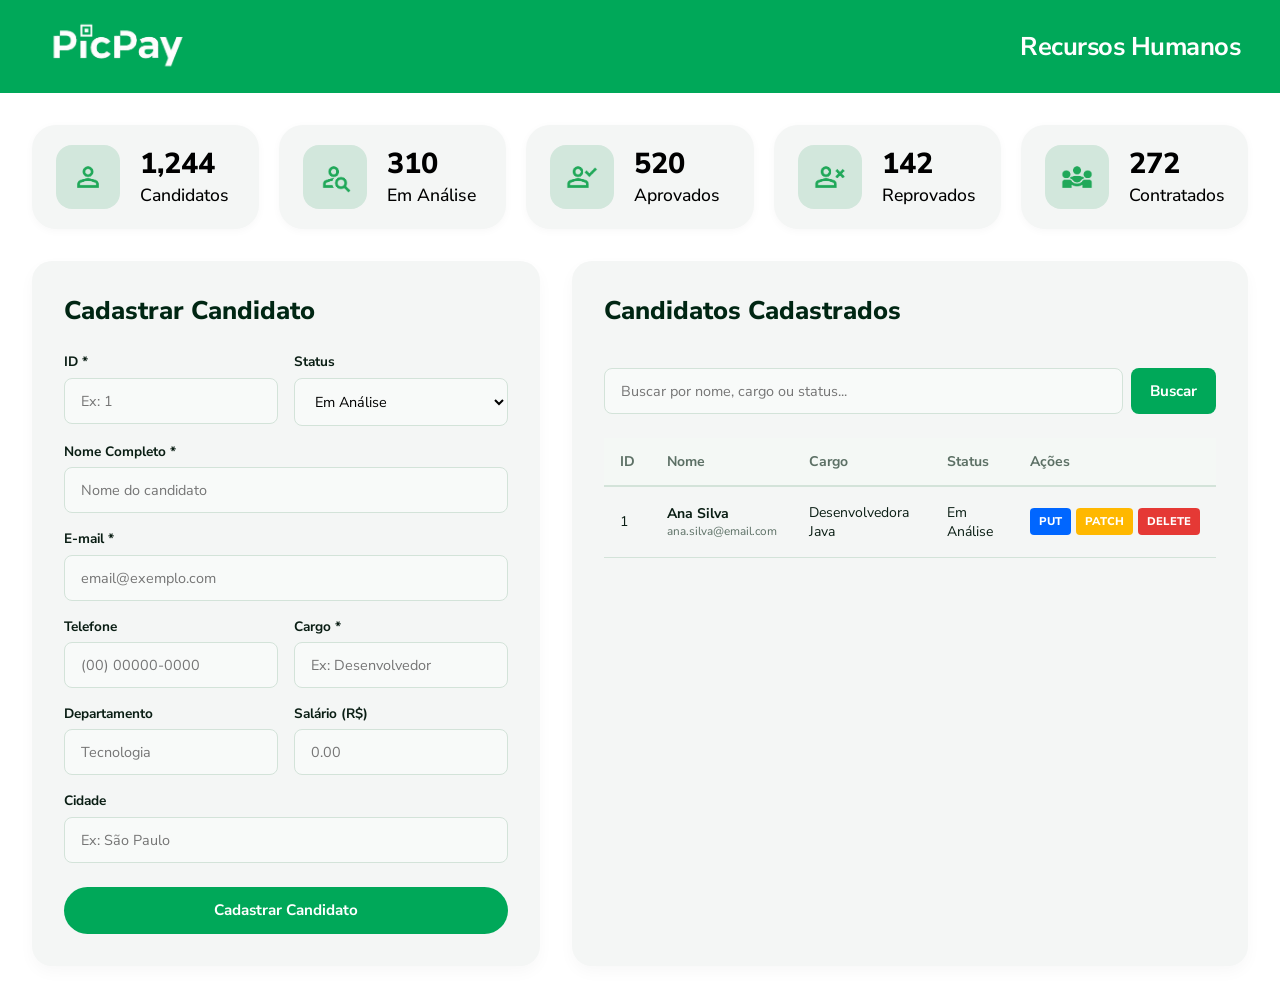
==== index.html @ c4616f1d "Initial commit: crie index.html, style.css e adiciona icons" ====
<!DOCTYPE html>
<html lang="pt-BR">
<head>
    <meta charset="UTF-8">
    <meta name="viewport" content="width=device-width, initial-scale=1.0">
    <title>PicPay - Candidatos</title>
    <link rel="icon" type="image/png" href="fotos/PicPay_mini.png">
    <link rel="preconnect" href="https://fonts.googleapis.com">
    <link rel="preconnect" href="https://fonts.gstatic.com" crossorigin>
    <link href="https://fonts.googleapis.com/css2?family=Nunito+Sans:ital,opsz,wght@0,6..12,200..1000;1,6..12,200..1000&display=swap" rel="stylesheet">
    <link rel="stylesheet" href="style.css">
</head>
<body>
    <header class="navbar">
        <div class="logo-container">
            <img src="fotos/PicPay_logo.png" alt="PicPay" class="logo-img">
        </div>
            <h1 class="nav-title">Recursos Humanos</h1>
    </header>

    <main class="dashboard-container">
        <section class="kpi-grid">
            <div class="kpi-card">
                <div class="kpi-icon-wrapper">
                    <img src="fotos/person.png" alt="Total" class="kpi-icon-img">
                </div>
                <div class="kpi-info">
                    <strong class="kpi-value">1,244</strong>
                    <span class="kpi-label">Candidatos</span>
                </div>
            </div>

            <div class="kpi-card">
                <div class="kpi-icon-wrapper">
                    <img src="fotos/under analysis.png" alt="Em Análise" class="kpi-icon-img">
                </div>
                <div class="kpi-info">
                    <strong class="kpi-value">310</strong>
                    <span class="kpi-label">Em Análise</span>
                </div>
            </div>

            <div class="kpi-card">
                <div class="kpi-icon-wrapper">
                    <img src="fotos/accepted.png" alt="Aprovados" class="kpi-icon-img">
                </div>
                <div class="kpi-info">
                    <strong class="kpi-value">520</strong>
                    <span class="kpi-label">Aprovados</span>
                </div>
            </div>

            <div class="kpi-card">
                <div class="kpi-icon-wrapper">
                    <img src="fotos/rejected.png" alt="Reprovados" class="kpi-icon-img">
                </div>
                <div class="kpi-info">
                    <strong class="kpi-value">142</strong>
                    <span class="kpi-label">Reprovados</span>
                </div>
            </div>

            <div class="kpi-card">
                <div class="kpi-icon-wrapper">
                    <img src="fotos/hired.png" alt="Contratados" class="kpi-icon-img">
                </div>
                <div class="kpi-info">
                    <strong class="kpi-value">272</strong>
                    <span class="kpi-label">Contratados</span>
                </div>
            </div>
        </section>

        <section class="main-content-split">
            <div class="content-card form-section">
                <h2 class="card-title">Cadastrar Candidato</h2>
                <form class="form-grid">
                    <div class="form-group span-half">
                        <label for="id">ID *</label>
                        <input type="number" id="id" name="id" required placeholder="Ex: 1">
                    </div>
                    <div class="form-group span-half">
                        <label for="status">Status</label>
                        <select id="status" name="status">
                            <option value="EM ANALISE">Em Análise</option>
                            <option value="APROVADO">Aprovado</option>
                            <option value="REPROVADO">Reprovado</option>
                            <option value="CONTRATADO">Contratado</option>
                        </select>
                    </div>
                    <div class="form-group span-full">
                        <label for="nome">Nome Completo *</label>
                        <input type="text" id="nome" name="nome" required placeholder="Nome do candidato">
                    </div>
                    <div class="form-group span-full">
                        <label for="email">E-mail *</label>
                        <input type="email" id="email" name="email" required placeholder="email@exemplo.com">
                    </div>
                    <div class="form-group span-half">
                        <label for="telefone">Telefone</label>
                        <input type="tel" id="telefone" name="telefone" placeholder="(00) 00000-0000">
                    </div>
                    <div class="form-group span-half">
                        <label for="cargo">Cargo *</label>
                        <input type="text" id="cargo" name="cargo" required placeholder="Ex: Desenvolvedor">
                    </div>
                    <div class="form-group span-half">
                        <label for="departamento">Departamento</label>
                        <input type="text" id="departamento" name="departamento" placeholder="Tecnologia">
                    </div>
                    <div class="form-group span-half">
                        <label for="salario">Salário (R$)</label>
                        <input type="number" id="salario" name="salario" step="0.01" placeholder="0.00">
                    </div>
                    <div class="form-group span-full">
                        <label for="cidade">Cidade</label>
                        <input type="text" id="cidade" name="cidade" placeholder="Ex: São Paulo">
                    </div>
                    <div class="form-actions span-full">
                        <button type="submit" class="btn btn-primary">Cadastrar Candidato</button>
                    </div>
                </form>
            </div>

            <div class="content-card table-section">
                <div class="card-header">
                    <h1 class="card-title">Candidatos Cadastrados</h1>
                    <div class="search-box">
                        <input type="text" placeholder="Buscar por nome, cargo ou status...">
                        <button type="button" class="btn btn-search">Buscar</button>
                    </div>
                </div>

                <div class="table-responsive">
                    <table class="data-table">
                        <thead>
                            <tr>
                                <th>ID</th>
                                <th>Nome</th>
                                <th>Cargo</th>
                                <th>Status</th>
                                <th>Ações</th>
                            </tr>
                        </thead>
                        <tbody>
                            <tr>
                                <td>1</td>
                                <td>
                                    <div class="user-info">
                                        <strong>Ana Silva</strong>
                                        <small>ana.silva@email.com</small>
                                    </div>
                                </td>
                                <td>Desenvolvedora Java</td>
                                <td>Em Análise</td>
                                <td>
                                    <div class="actions-wrapper">
                                        <button type="button" class="btn-action btn-put" title="PUT">PUT</button>
                                        <button type="button" class="btn-action btn-patch" title="PATCH">PATCH</button>
                                        <button type="button" class="btn-action btn-delete" title="DELETE">DELETE</button>
                                    </div>
                                </td>
                            </tr>
                        </tbody>
                    </table>
                </div>
            </div>
        </section>
    </main>
</body>
</html>
---- style.css ----
:root {
    --green-light: #00E676;
    --green-medium: #00A859;
    --green-dark: #004D28;
    --green-deep: #002613;
    --white: #FFFFFF;
    
    --bg-app: #EAF4EE;
    --card-bg: #F4F6F5;
    --text-primary: #0A1E14;
    --text-secondary: #5C7065;
    --border-color: #D3E3D9;

    --status-warning: #FFB800;
    --status-success: #00A859;
    --status-danger: #E53935;
    --status-primary: #0066FF;

    --font-family: 'Nunito Sans', -apple-system, BlinkMacSystemFont, sans-serif;
    --radius-sm: 8px;
    --radius-md: 16px;
    --radius-lg: 20px;
}

* {
    margin: 0;
    padding: 0;
    box-sizing: border-box;
    font-family: var(--font-family);
}

body {
    background-color: var(--white);
    color: var(--text-primary);
    min-height: 100vh;
}

.navbar {
    background-color: var(--green-medium);
    padding: 1.2rem 2.5rem;
    display: flex;
    align-items: center;
    justify-content: space-between;
}

.nav-title {
    color: var(--white);
    font-size: 1.6rem;
    font-weight: 700;
    letter-spacing: -0.02em;
}

.logo-container {
    display: flex;
    align-items: center;
}

.logo-img {
    height: 55px;
    width: auto;
}

.nav-links {
    display: flex;
    gap: 1.5rem;
}

.nav-links a {
    color: #A3C2B0;
    text-decoration: none;
    font-weight: 600;
    font-size: 0.95rem;
    padding: 0.5rem 1rem;
    border-radius: 20px;
    transition: all 0.2s ease;
}

.nav-links a.active, .nav-links a:hover {
    color: #FFFFFF;
    background-color: rgba(255, 255, 255, 0.1);
}

.dashboard-container {
    max-width: 1400px;
    margin: 2rem auto;
    padding: 0 2rem;
    display: flex;
    flex-direction: column;
    gap: 2rem;
}

.kpi-grid {
    display: grid;
    grid-template-columns: repeat(auto-fit, minmax(220px, 1fr));
    gap: 1.25rem;
}

.kpi-card {
    background: var(--card-bg);
    padding: 1.25rem 1.5rem;
    border-radius: 24px;
    display: flex;
    align-items: center;
    gap: 1.25rem;
    box-shadow: 0 2px 8px rgba(0, 0, 0, 0.03);
}

.kpi-icon-wrapper {
    width: 64px;
    height: 64px;
    background-color: #D2E7DC;
    border-radius: 16px;
    display: flex;
    align-items: center;
    justify-content: center;
    flex-shrink: 0;
}

.kpi-icon-img {
    width: 32px;
    height: 32px;
    object-fit: contain;
}

.kpi-info {
    display: flex;
    flex-direction: column;
    justify-content: center;
}

.kpi-value {
    font-size: 1.8rem;
    font-weight: 800;
    color: #000000;
    line-height: 1.1;
}

.kpi-label {
    font-size: 1.1rem;
    color: #000000;
    font-weight: 500;
    margin-top: 0.2rem;
}

.main-content-split {
    display: grid;
    grid-template-columns: 1fr 1.6fr;
    gap: 2rem;
    align-items: stretch;
}

.content-card {
    background: var(--card-bg);
    padding: 2rem;
    border-radius: var(--radius-lg);
    box-shadow: 0 6px 16px rgba(0, 0, 0, 0.03);
    display: flex;
    flex-direction: column;
}

.card-title {
    font-size: 1.6rem;
    font-weight: 800;
    color: var(--green-deep);
    margin-bottom: 1.5rem;
}

.card-header {
    display: flex;
    flex-direction: column;
    gap: 1rem;
    margin-bottom: 1.5rem;
}

.form-grid {
    display: grid;
    grid-template-columns: repeat(2, 1fr);
    gap: 1rem;
}

.span-half { grid-column: span 1; }
.span-full { grid-column: span 2; }

.form-group {
    display: flex;
    flex-direction: column;
    gap: 0.4rem;
}

.form-group label {
    font-size: 0.85rem;
    font-weight: 700;
    color: var(--text-primary);
}

.form-group input,
.form-group select,
.search-box input {
    padding: 0.75rem 1rem;
    border: 1px solid var(--border-color);
    border-radius: var(--radius-sm);
    font-size: 0.9rem;
    outline: none;
    background-color: #F8FAF9;
    transition: all 0.2s;
}

.form-group input:focus,
.form-group select:focus,
.search-box input:focus {
    border-color: var(--green-medium);
    background-color: #FFFFFF;
}

.form-actions {
    margin-top: 0.5rem;
}

.btn {
    width: 100%;
    padding: 0.85rem 1.5rem;
    border-radius: 30px;
    font-weight: 700;
    font-size: 0.95rem;
    cursor: pointer;
    border: none;
    transition: opacity 0.2s;
}

.btn:hover {
    opacity: 0.9;
}

.btn-primary {
    background-color: var(--green-medium);
    color: #FFFFFF;
}

.btn-search {
    background-color: var(--green-medium);
    color: #FFFFFF;
    width: auto;
    border-radius: var(--radius-sm);
    padding: 0.75rem 1.2rem;
}

.search-box {
    display: flex;
    gap: 0.5rem;
    width: 100%;
}

.search-box input {
    flex: 1;
}

.table-responsive {
    width: 100%;
    overflow-x: auto;
    flex: 1;
}

.data-table {
    width: 100%;
    border-collapse: collapse;
    text-align: left;
    font-size: 0.875rem;
}

.data-table th {
    background-color: #F4F8F5;
    padding: 0.85rem 1rem;
    font-weight: 700;
    color: var(--text-secondary);
    border-bottom: 2px solid var(--border-color);
}

.data-table td {
    padding: 1rem;
    border-bottom: 1px solid var(--border-color);
    vertical-align: middle; 
}

.user-info {
    display: flex;
    flex-direction: column;
}

.user-info small {
    color: var(--text-secondary);
}

.tag {
    padding: 0.3rem 0.6rem;
    border-radius: 12px;
    font-size: 0.7rem;
    font-weight: 800;
    display: inline-block;
}

.tag-warning { background: rgba(255, 184, 0, 0.15); color: #B38200; }

.actions-wrapper {
    display: flex;
    align-items: center;
    gap: 0.35rem;
}

.btn-action {
    border: none;
    padding: 0.35rem 0.55rem;
    border-radius: 4px;
    font-size: 0.7rem;
    font-weight: 800;
    cursor: pointer;
    color: #FFFFFF;
}

.btn-put { background-color: var(--status-primary); }
.btn-patch { background-color: var(--status-warning); }
.btn-delete { background-color: var(--status-danger); }

@media (max-width: 1024px) {
    .main-content-split {
        grid-template-columns: 1fr;
    }
}

@media (max-width: 768px) {
    .dashboard-container {
        padding: 0 1rem;
    }
    
    .form-grid {
        grid-template-columns: 1fr;
    }

    .span-half {
        grid-column: span 1;
    }

    .span-full {
        grid-column: span 1;
    }
}
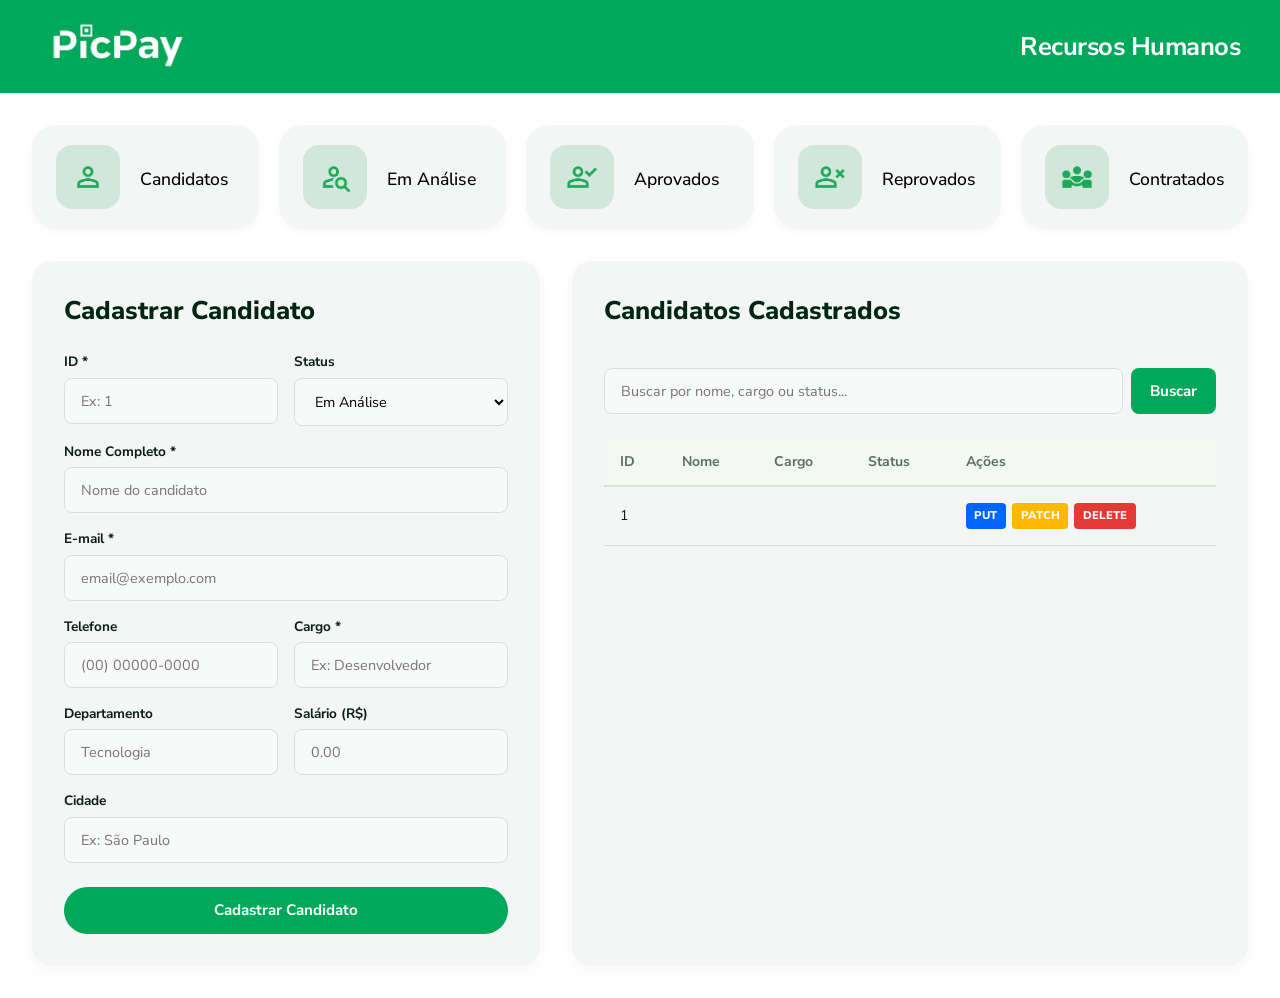
==== commit fde313df: "subindo backend em springboot" ====
--- a/index.html
+++ b/index.html
@@ -4,16 +4,16 @@
     <meta charset="UTF-8">
     <meta name="viewport" content="width=device-width, initial-scale=1.0">
     <title>PicPay - Candidatos</title>
-    <link rel="icon" type="image/png" href="fotos/PicPay_mini.png">
+    <link rel="icon" type="image/png" href="frontend/fotos/PicPay_mini.png">
     <link rel="preconnect" href="https://fonts.googleapis.com">
     <link rel="preconnect" href="https://fonts.gstatic.com" crossorigin>
     <link href="https://fonts.googleapis.com/css2?family=Nunito+Sans:ital,opsz,wght@0,6..12,200..1000;1,6..12,200..1000&display=swap" rel="stylesheet">
-    <link rel="stylesheet" href="style.css">
+    <link rel="stylesheet" href="frontend/style.css">
 </head>
 <body>
     <header class="navbar">
         <div class="logo-container">
-            <img src="fotos/PicPay_logo.png" alt="PicPay" class="logo-img">
+            <img src="frontend/fotos/PicPay_logo.png" alt="PicPay" class="logo-img">
         </div>
             <h1 class="nav-title">Recursos Humanos</h1>
     </header>
@@ -22,50 +22,50 @@
         <section class="kpi-grid">
             <div class="kpi-card">
                 <div class="kpi-icon-wrapper">
-                    <img src="fotos/person.png" alt="Total" class="kpi-icon-img">
+                    <img src="frontend/fotos/person.png" alt="Total" class="kpi-icon-img">
                 </div>
                 <div class="kpi-info">
-                    <strong class="kpi-value">1,244</strong>
+                    <strong class="kpi-value"></strong>
                     <span class="kpi-label">Candidatos</span>
                 </div>
             </div>
 
             <div class="kpi-card">
                 <div class="kpi-icon-wrapper">
-                    <img src="fotos/under analysis.png" alt="Em Análise" class="kpi-icon-img">
+                    <img src="frontend/fotos/under analysis.png" alt="Em Análise" class="kpi-icon-img">
                 </div>
                 <div class="kpi-info">
-                    <strong class="kpi-value">310</strong>
+                    <strong class="kpi-value"></strong>
                     <span class="kpi-label">Em Análise</span>
                 </div>
             </div>
 
             <div class="kpi-card">
                 <div class="kpi-icon-wrapper">
-                    <img src="fotos/accepted.png" alt="Aprovados" class="kpi-icon-img">
+                    <img src="frontend/fotos/accepted.png" alt="Aprovados" class="kpi-icon-img">
                 </div>
                 <div class="kpi-info">
-                    <strong class="kpi-value">520</strong>
+                    <strong class="kpi-value"></strong>
                     <span class="kpi-label">Aprovados</span>
                 </div>
             </div>
 
             <div class="kpi-card">
                 <div class="kpi-icon-wrapper">
-                    <img src="fotos/rejected.png" alt="Reprovados" class="kpi-icon-img">
+                    <img src="frontend/fotos/rejected.png" alt="Reprovados" class="kpi-icon-img">
                 </div>
                 <div class="kpi-info">
-                    <strong class="kpi-value">142</strong>
+                    <strong class="kpi-value"></strong>
                     <span class="kpi-label">Reprovados</span>
                 </div>
             </div>
 
             <div class="kpi-card">
                 <div class="kpi-icon-wrapper">
-                    <img src="fotos/hired.png" alt="Contratados" class="kpi-icon-img">
+                    <img src="frontend/fotos/hired.png" alt="Contratados" class="kpi-icon-img">
                 </div>
                 <div class="kpi-info">
-                    <strong class="kpi-value">272</strong>
+                    <strong class="kpi-value"></strong>
                     <span class="kpi-label">Contratados</span>
                 </div>
             </div>
@@ -82,7 +82,7 @@
                     <div class="form-group span-half">
                         <label for="status">Status</label>
                         <select id="status" name="status">
-                            <option value="EM ANALISE">Em Análise</option>
+                            <option value="EM_ANALISE">Em Análise</option>
                             <option value="APROVADO">Aprovado</option>
                             <option value="REPROVADO">Reprovado</option>
                             <option value="CONTRATADO">Contratado</option>
@@ -147,12 +147,12 @@
                                 <td>1</td>
                                 <td>
                                     <div class="user-info">
-                                        <strong>Ana Silva</strong>
-                                        <small>ana.silva@email.com</small>
+                                        <strong><!-- nome --></strong>
+                                        <small><!-- email --></small>
                                     </div>
                                 </td>
-                                <td>Desenvolvedora Java</td>
-                                <td>Em Análise</td>
+                                <td><!-- cargo --></td>
+                                <td><!-- status --></td>
                                 <td>
                                     <div class="actions-wrapper">
                                         <button type="button" class="btn-action btn-put" title="PUT">PUT</button>
--- a/frontend/style.css
+++ b/frontend/style.css
@@ -0,0 +1,345 @@
+:root {
+    --green-light: #00E676;
+    --green-medium: #00A859;
+    --green-dark: #004D28;
+    --green-deep: #002613;
+    --white: #FFFFFF;
+    
+    --bg-app: #EAF4EE;
+    --card-bg: #F4F6F5;
+    --text-primary: #0A1E14;
+    --text-secondary: #5C7065;
+    --border-color: #D3E3D9;
+
+    --status-warning: #FFB800;
+    --status-success: #00A859;
+    --status-danger: #E53935;
+    --status-primary: #0066FF;
+
+    --font-family: 'Nunito Sans', -apple-system, BlinkMacSystemFont, sans-serif;
+    --radius-sm: 8px;
+    --radius-md: 16px;
+    --radius-lg: 20px;
+}
+
+* {
+    margin: 0;
+    padding: 0;
+    box-sizing: border-box;
+    font-family: var(--font-family);
+}
+
+body {
+    background-color: var(--white);
+    color: var(--text-primary);
+    min-height: 100vh;
+}
+
+.navbar {
+    background-color: var(--green-medium);
+    padding: 1.2rem 2.5rem;
+    display: flex;
+    align-items: center;
+    justify-content: space-between;
+}
+
+.nav-title {
+    color: var(--white);
+    font-size: 1.6rem;
+    font-weight: 700;
+    letter-spacing: -0.02em;
+}
+
+.logo-container {
+    display: flex;
+    align-items: center;
+}
+
+.logo-img {
+    height: 55px;
+    width: auto;
+}
+
+.nav-links {
+    display: flex;
+    gap: 1.5rem;
+}
+
+.nav-links a {
+    color: #A3C2B0;
+    text-decoration: none;
+    font-weight: 600;
+    font-size: 0.95rem;
+    padding: 0.5rem 1rem;
+    border-radius: 20px;
+    transition: all 0.2s ease;
+}
+
+.nav-links a.active, .nav-links a:hover {
+    color: #FFFFFF;
+    background-color: rgba(255, 255, 255, 0.1);
+}
+
+.dashboard-container {
+    max-width: 1400px;
+    margin: 2rem auto;
+    padding: 0 2rem;
+    display: flex;
+    flex-direction: column;
+    gap: 2rem;
+}
+
+.kpi-grid {
+    display: grid;
+    grid-template-columns: repeat(auto-fit, minmax(220px, 1fr));
+    gap: 1.25rem;
+}
+
+.kpi-card {
+    background: var(--card-bg);
+    padding: 1.25rem 1.5rem;
+    border-radius: 24px;
+    display: flex;
+    align-items: center;
+    gap: 1.25rem;
+    box-shadow: 0 2px 8px rgba(0, 0, 0, 0.03);
+}
+
+.kpi-icon-wrapper {
+    width: 64px;
+    height: 64px;
+    background-color: #D2E7DC;
+    border-radius: 16px;
+    display: flex;
+    align-items: center;
+    justify-content: center;
+    flex-shrink: 0;
+}
+
+.kpi-icon-img {
+    width: 32px;
+    height: 32px;
+    object-fit: contain;
+}
+
+.kpi-info {
+    display: flex;
+    flex-direction: column;
+    justify-content: center;
+}
+
+.kpi-value {
+    font-size: 1.8rem;
+    font-weight: 800;
+    color: #000000;
+    line-height: 1.1;
+}
+
+.kpi-label {
+    font-size: 1.1rem;
+    color: #000000;
+    font-weight: 500;
+    margin-top: 0.2rem;
+}
+
+.main-content-split {
+    display: grid;
+    grid-template-columns: 1fr 1.6fr;
+    gap: 2rem;
+    align-items: stretch;
+}
+
+.content-card {
+    background: var(--card-bg);
+    padding: 2rem;
+    border-radius: var(--radius-lg);
+    box-shadow: 0 6px 16px rgba(0, 0, 0, 0.03);
+    display: flex;
+    flex-direction: column;
+}
+
+.card-title {
+    font-size: 1.6rem;
+    font-weight: 800;
+    color: var(--green-deep);
+    margin-bottom: 1.5rem;
+}
+
+.card-header {
+    display: flex;
+    flex-direction: column;
+    gap: 1rem;
+    margin-bottom: 1.5rem;
+}
+
+.form-grid {
+    display: grid;
+    grid-template-columns: repeat(2, 1fr);
+    gap: 1rem;
+}
+
+.span-half { grid-column: span 1; }
+.span-full { grid-column: span 2; }
+
+.form-group {
+    display: flex;
+    flex-direction: column;
+    gap: 0.4rem;
+}
+
+.form-group label {
+    font-size: 0.85rem;
+    font-weight: 700;
+    color: var(--text-primary);
+}
+
+.form-group input,
+.form-group select,
+.search-box input {
+    padding: 0.75rem 1rem;
+    border: 1px solid var(--border-color);
+    border-radius: var(--radius-sm);
+    font-size: 0.9rem;
+    outline: none;
+    background-color: #F8FAF9;
+    transition: all 0.2s;
+}
+
+.form-group input:focus,
+.form-group select:focus,
+.search-box input:focus {
+    border-color: var(--green-medium);
+    background-color: #FFFFFF;
+}
+
+.form-actions {
+    margin-top: 0.5rem;
+}
+
+.btn {
+    width: 100%;
+    padding: 0.85rem 1.5rem;
+    border-radius: 30px;
+    font-weight: 700;
+    font-size: 0.95rem;
+    cursor: pointer;
+    border: none;
+    transition: opacity 0.2s;
+}
+
+.btn:hover {
+    opacity: 0.9;
+}
+
+.btn-primary {
+    background-color: var(--green-medium);
+    color: #FFFFFF;
+}
+
+.btn-search {
+    background-color: var(--green-medium);
+    color: #FFFFFF;
+    width: auto;
+    border-radius: var(--radius-sm);
+    padding: 0.75rem 1.2rem;
+}
+
+.search-box {
+    display: flex;
+    gap: 0.5rem;
+    width: 100%;
+}
+
+.search-box input {
+    flex: 1;
+}
+
+.table-responsive {
+    width: 100%;
+    overflow-x: auto;
+    flex: 1;
+}
+
+.data-table {
+    width: 100%;
+    border-collapse: collapse;
+    text-align: left;
+    font-size: 0.875rem;
+}
+
+.data-table th {
+    background-color: #F4F8F5;
+    padding: 0.85rem 1rem;
+    font-weight: 700;
+    color: var(--text-secondary);
+    border-bottom: 2px solid var(--border-color);
+}
+
+.data-table td {
+    padding: 1rem;
+    border-bottom: 1px solid var(--border-color);
+    vertical-align: middle; 
+}
+
+.user-info {
+    display: flex;
+    flex-direction: column;
+}
+
+.user-info small {
+    color: var(--text-secondary);
+}
+
+.tag {
+    padding: 0.3rem 0.6rem;
+    border-radius: 12px;
+    font-size: 0.7rem;
+    font-weight: 800;
+    display: inline-block;
+}
+
+.tag-warning { background: rgba(255, 184, 0, 0.15); color: #B38200; }
+
+.actions-wrapper {
+    display: flex;
+    align-items: center;
+    gap: 0.35rem;
+}
+
+.btn-action {
+    border: none;
+    padding: 0.35rem 0.55rem;
+    border-radius: 4px;
+    font-size: 0.7rem;
+    font-weight: 800;
+    cursor: pointer;
+    color: #FFFFFF;
+}
+
+.btn-put { background-color: var(--status-primary); }
+.btn-patch { background-color: var(--status-warning); }
+.btn-delete { background-color: var(--status-danger); }
+
+@media (max-width: 1024px) {
+    .main-content-split {
+        grid-template-columns: 1fr;
+    }
+}
+
+@media (max-width: 768px) {
+    .dashboard-container {
+        padding: 0 1rem;
+    }
+    
+    .form-grid {
+        grid-template-columns: 1fr;
+    }
+
+    .span-half {
+        grid-column: span 1;
+    }
+
+    .span-full {
+        grid-column: span 1;
+    }
+}
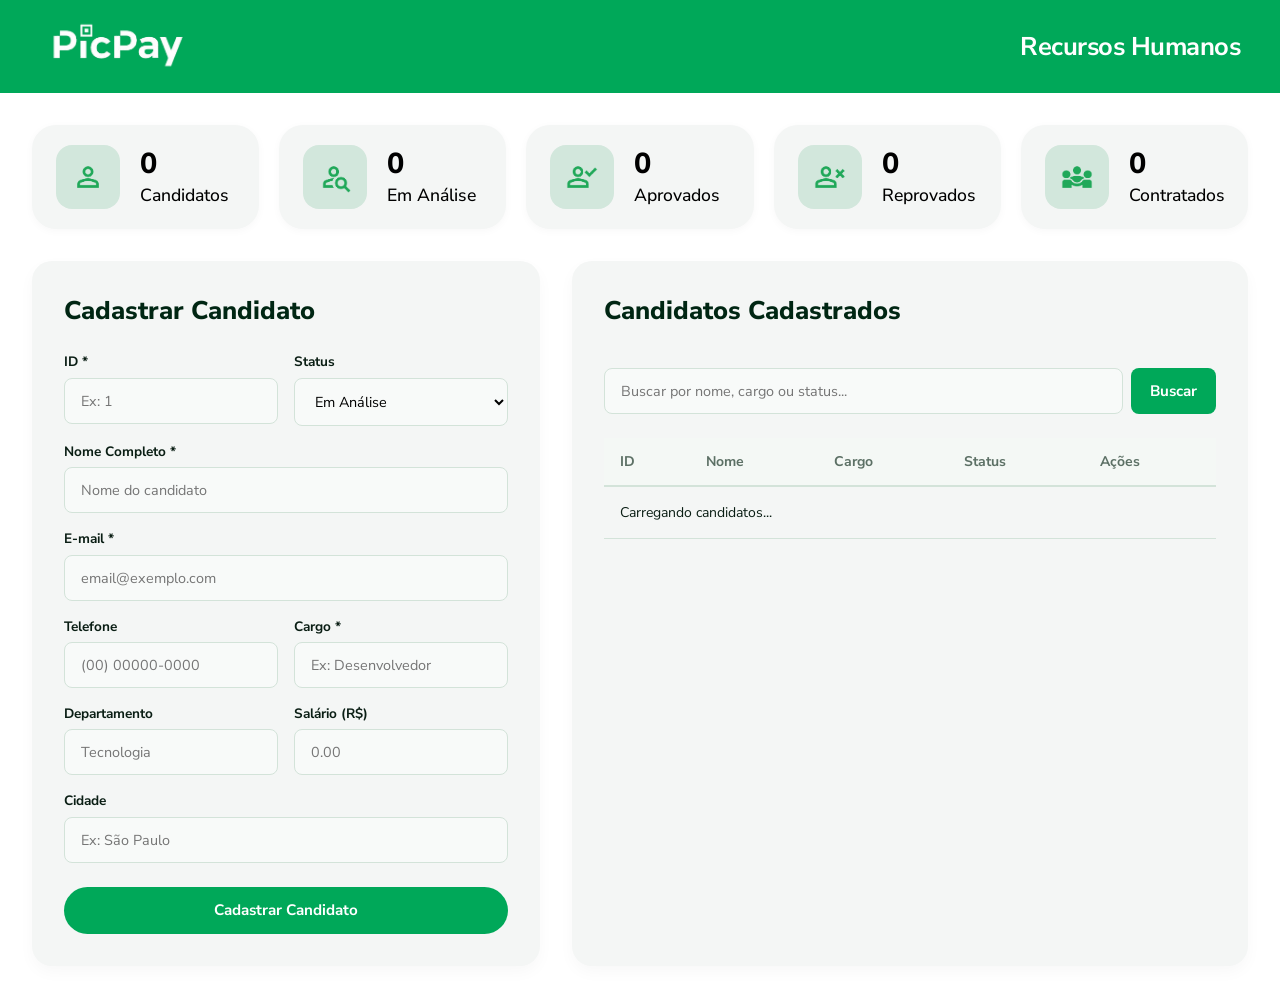
==== commit 86e536c6: "Começando a fazer a api.js" ====
--- a/index.html
+++ b/index.html
@@ -25,7 +25,7 @@
                     <img src="frontend/fotos/person.png" alt="Total" class="kpi-icon-img">
                 </div>
                 <div class="kpi-info">
-                    <strong class="kpi-value"></strong>
+                    <strong class="kpi-value" id="total-candidatos">0</strong>
                     <span class="kpi-label">Candidatos</span>
                 </div>
             </div>
@@ -35,7 +35,7 @@
                     <img src="frontend/fotos/under analysis.png" alt="Em Análise" class="kpi-icon-img">
                 </div>
                 <div class="kpi-info">
-                    <strong class="kpi-value"></strong>
+                    <strong class="kpi-value" id="em-analise">0</strong>
                     <span class="kpi-label">Em Análise</span>
                 </div>
             </div>
@@ -45,7 +45,7 @@
                     <img src="frontend/fotos/accepted.png" alt="Aprovados" class="kpi-icon-img">
                 </div>
                 <div class="kpi-info">
-                    <strong class="kpi-value"></strong>
+                    <strong class="kpi-value" id="aprovados">0</strong>
                     <span class="kpi-label">Aprovados</span>
                 </div>
             </div>
@@ -55,7 +55,7 @@
                     <img src="frontend/fotos/rejected.png" alt="Reprovados" class="kpi-icon-img">
                 </div>
                 <div class="kpi-info">
-                    <strong class="kpi-value"></strong>
+                    <strong class="kpi-value" id="reprovados">0</strong>
                     <span class="kpi-label">Reprovados</span>
                 </div>
             </div>
@@ -65,7 +65,7 @@
                     <img src="frontend/fotos/hired.png" alt="Contratados" class="kpi-icon-img">
                 </div>
                 <div class="kpi-info">
-                    <strong class="kpi-value"></strong>
+                    <strong class="kpi-value" id="contratados">0</strong>
                     <span class="kpi-label">Contratados</span>
                 </div>
             </div>
@@ -73,8 +73,8 @@
 
         <section class="main-content-split">
             <div class="content-card form-section">
-                <h2 class="card-title">Cadastrar Candidato</h2>
-                <form class="form-grid">
+                <h2 class="card-title" id="titulo-formulario">Cadastrar Candidato</h2>
+                <form class="form-grid" id="form-candidato">
                     <div class="form-group span-half">
                         <label for="id">ID *</label>
                         <input type="number" id="id" name="id" required placeholder="Ex: 1">
@@ -117,7 +117,8 @@
                         <input type="text" id="cidade" name="cidade" placeholder="Ex: São Paulo">
                     </div>
                     <div class="form-actions span-full">
-                        <button type="submit" class="btn btn-primary">Cadastrar Candidato</button>
+                        <button type="submit" class="btn btn-primary" id="botao-salvar">Cadastrar Candidato</button>
+                        <button type="button" class="btn btn-secondary" id="btn-cancelar-edicao" hidden>Cancelar edição</button>
                     </div>
                 </form>
             </div>
@@ -126,8 +127,8 @@
                 <div class="card-header">
                     <h1 class="card-title">Candidatos Cadastrados</h1>
                     <div class="search-box">
-                        <input type="text" placeholder="Buscar por nome, cargo ou status...">
-                        <button type="button" class="btn btn-search">Buscar</button>
+                        <input type="text" id="busca-input" placeholder="Buscar por nome, cargo ou status...">
+                        <button type="button" class="btn btn-search" id="btn-buscar">Buscar</button>
                     </div>
                 </div>
 
@@ -142,24 +143,9 @@
                                 <th>Ações</th>
                             </tr>
                         </thead>
-                        <tbody>
+                        <tbody id="tabela-candidatos">
                             <tr>
-                                <td>1</td>
-                                <td>
-                                    <div class="user-info">
-                                        <strong><!-- nome --></strong>
-                                        <small><!-- email --></small>
-                                    </div>
-                                </td>
-                                <td><!-- cargo --></td>
-                                <td><!-- status --></td>
-                                <td>
-                                    <div class="actions-wrapper">
-                                        <button type="button" class="btn-action btn-put" title="PUT">PUT</button>
-                                        <button type="button" class="btn-action btn-patch" title="PATCH">PATCH</button>
-                                        <button type="button" class="btn-action btn-delete" title="DELETE">DELETE</button>
-                                    </div>
-                                </td>
+                                <td colspan="5">Carregando candidatos...</td>
                             </tr>
                         </tbody>
                     </table>
@@ -167,5 +153,7 @@
             </div>
         </section>
     </main>
+
+    <script type="module" src="frontend/js/app.js"></script>
 </body>
 </html>
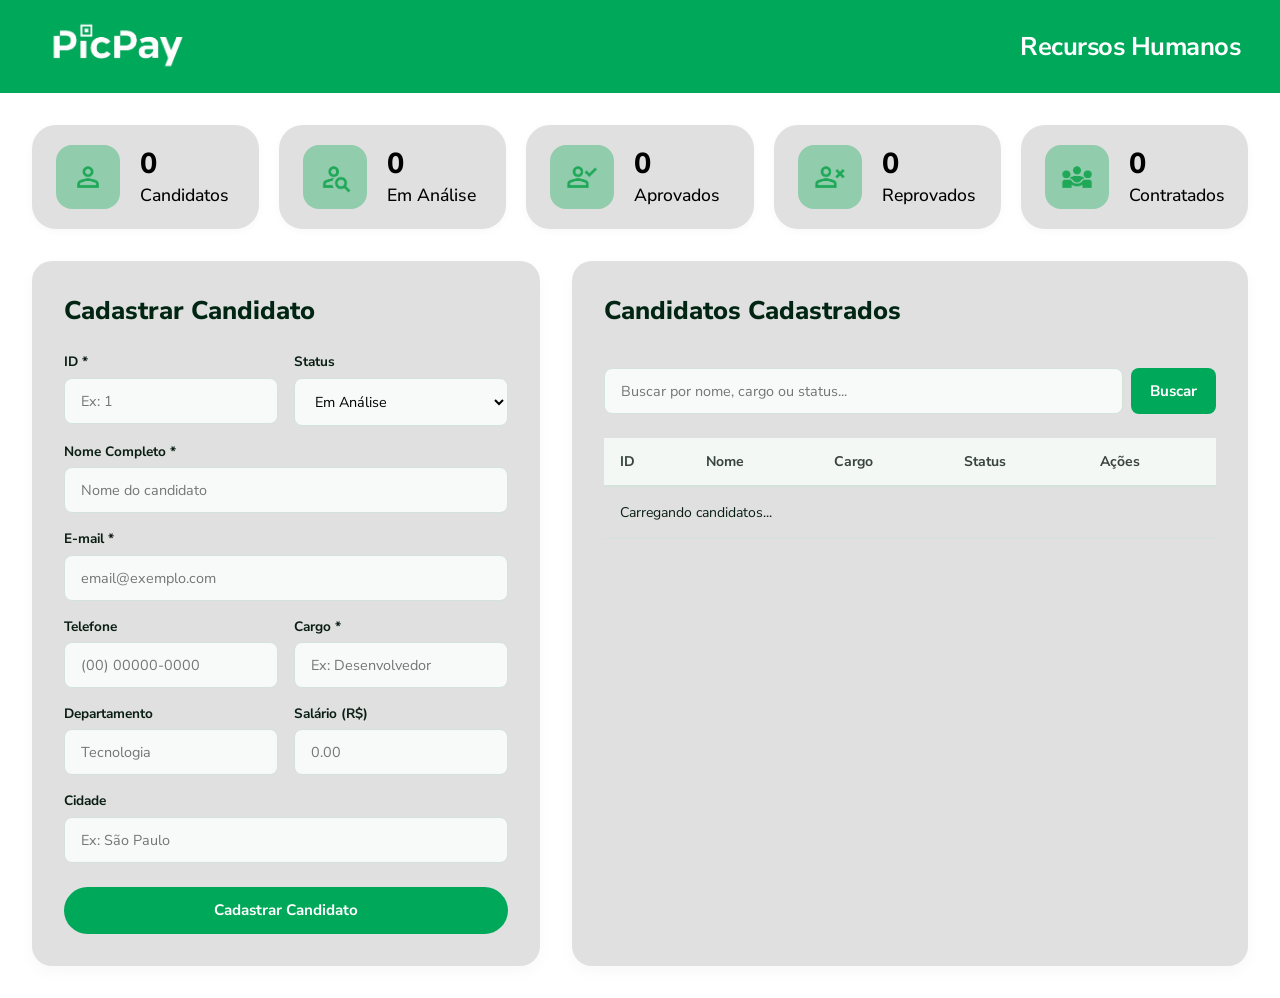
==== commit 9b5216cb: "Adiciona o pop-up edicao com som e ajusta layouts" ====
--- a/index.html
+++ b/index.html
@@ -11,11 +11,14 @@
     <link rel="stylesheet" href="frontend/style.css">
 </head>
 <body>
+    
+    <audio id="som-sucesso" src="audio/audioSucesso.mp3"></audio>
+
     <header class="navbar">
         <div class="logo-container">
             <img src="frontend/fotos/PicPay_logo.png" alt="PicPay" class="logo-img">
         </div>
-            <h1 class="nav-title">Recursos Humanos</h1>
+        <h1 class="nav-title">Recursos Humanos</h1>
     </header>
 
     <main class="dashboard-container">
@@ -118,7 +121,6 @@
                     </div>
                     <div class="form-actions span-full">
                         <button type="submit" class="btn btn-primary" id="botao-salvar">Cadastrar Candidato</button>
-                        <button type="button" class="btn btn-secondary" id="btn-cancelar-edicao" hidden>Cancelar edição</button>
                     </div>
                 </form>
             </div>
@@ -154,6 +156,59 @@
         </section>
     </main>
 
+    <div class="modal-overlay" id="modal-edicao" hidden>
+        <div class="modal-card">
+            <h2 class="card-title" id="modal-titulo">Editar Candidato</h2>
+            <form class="form-grid" id="form-modal-edicao">
+                <div class="form-group span-half">
+                    <label for="modal-id">ID</label>
+                    <input type="number" id="modal-id" disabled>
+                </div>
+                <div class="form-group span-half">
+                    <label for="modal-status">Status</label>
+                    <select id="modal-status">
+                        <option value="EM_ANALISE">Em Análise</option>
+                        <option value="APROVADO">Aprovado</option>
+                        <option value="REPROVADO">Reprovado</option>
+                        <option value="CONTRATADO">Contratado</option>
+                    </select>
+                </div>
+                <div class="form-group span-full">
+                    <label for="modal-nome">Nome Completo *</label>
+                    <input type="text" id="modal-nome" required>
+                </div>
+                <div class="form-group span-full">
+                    <label for="modal-email">E-mail *</label>
+                    <input type="email" id="modal-email" required>
+                </div>
+                <div class="form-group span-half">
+                    <label for="modal-telefone">Telefone</label>
+                    <input type="tel" id="modal-telefone">
+                </div>
+                <div class="form-group span-half">
+                    <label for="modal-cargo">Cargo *</label>
+                    <input type="text" id="modal-cargo" required>
+                </div>
+                <div class="form-group span-half">
+                    <label for="modal-departamento">Departamento</label>
+                    <input type="text" id="modal-departamento">
+                </div>
+                <div class="form-group span-half">
+                    <label for="modal-salario">Salário (R$)</label>
+                    <input type="number" id="modal-salario" step="0.01">
+                </div>
+                <div class="form-group span-full">
+                    <label for="modal-cidade">Cidade</label>
+                    <input type="text" id="modal-cidade">
+                </div>
+                <div class="form-actions span-full modal-actions">
+                    <button type="submit" class="btn btn-primary">Salvar Alterações</button>
+                    <button type="button" class="btn btn-danger" id="btn-fechar-modal">Cancelar</button>
+                </div>
+            </form>
+        </div>
+    </div>
+
     <script type="module" src="frontend/js/app.js"></script>
 </body>
 </html>
--- a/frontend/style.css
+++ b/frontend/style.css
@@ -6,9 +6,9 @@
     --white: #FFFFFF;
     
     --bg-app: #EAF4EE;
-    --card-bg: #F4F6F5;
+    --card-bg: #e0e0e0;
     --text-primary: #0A1E14;
-    --text-secondary: #5C7065;
+    --text-secondary: #39443e;
     --border-color: #D3E3D9;
 
     --status-warning: #FFB800;
@@ -60,26 +60,6 @@
     width: auto;
 }
 
-.nav-links {
-    display: flex;
-    gap: 1.5rem;
-}
-
-.nav-links a {
-    color: #A3C2B0;
-    text-decoration: none;
-    font-weight: 600;
-    font-size: 0.95rem;
-    padding: 0.5rem 1rem;
-    border-radius: 20px;
-    transition: all 0.2s ease;
-}
-
-.nav-links a.active, .nav-links a:hover {
-    color: #FFFFFF;
-    background-color: rgba(255, 255, 255, 0.1);
-}
-
 .dashboard-container {
     max-width: 1400px;
     margin: 2rem auto;
@@ -108,7 +88,7 @@
 .kpi-icon-wrapper {
     width: 64px;
     height: 64px;
-    background-color: #D2E7DC;
+    background-color: #91ccac;
     border-radius: 16px;
     display: flex;
     align-items: center;
@@ -236,6 +216,11 @@
     color: #FFFFFF;
 }
 
+.btn-danger {
+    background-color: var(--status-danger);
+    color: #FFFFFF;
+}
+
 .btn-search {
     background-color: var(--green-medium);
     color: #FFFFFF;
@@ -279,31 +264,6 @@
     padding: 1rem;
     border-bottom: 1px solid var(--border-color);
     vertical-align: middle; 
-}
-
-.user-info {
-    display: flex;
-    flex-direction: column;
-}
-
-.user-info small {
-    color: var(--text-secondary);
-}
-
-.tag {
-    padding: 0.3rem 0.6rem;
-    border-radius: 12px;
-    font-size: 0.7rem;
-    font-weight: 800;
-    display: inline-block;
-}
-
-.tag-warning { background: rgba(255, 184, 0, 0.15); color: #B38200; }
-
-.actions-wrapper {
-    display: flex;
-    align-items: center;
-    gap: 0.35rem;
 }
 
 .btn-action {
@@ -317,29 +277,60 @@
 }
 
 .btn-put { background-color: var(--status-primary); }
-.btn-patch { background-color: var(--status-warning); }
 .btn-delete { background-color: var(--status-danger); }
-
-@media (max-width: 1024px) {
-    .main-content-split {
-        grid-template-columns: 1fr;
-    }
-}
-
-@media (max-width: 768px) {
-    .dashboard-container {
-        padding: 0 1rem;
-    }
-    
-    .form-grid {
-        grid-template-columns: 1fr;
-    }
-
-    .span-half {
-        grid-column: span 1;
-    }
-
-    .span-full {
-        grid-column: span 1;
-    }
+.btn-view { background-color: #eebb15; }
+
+.modal-overlay {
+    position: fixed;
+    top: 0;
+    left: 0;
+    width: 100vw;
+    height: 100vh;
+    background-color: rgba(0, 0, 0, 0.5);
+    display: none; 
+    align-items: center;
+    justify-content: center;
+    z-index: 1000;
+    padding: 1rem;
+}
+
+.modal-card {
+    background: var(--card-bg);
+    padding: 1.25rem 1.5rem;
+    border-radius: var(--radius-md);
+    width: 100%;
+    max-width: 440px; 
+    max-height: 90vh;
+    overflow-y: auto;
+    box-shadow: 0 10px 25px rgba(0, 0, 0, 0.2);
+}
+
+.modal-card .card-title {
+    font-size: 1.25rem;
+    margin-bottom: 0.8rem;
+}
+
+.modal-card .form-grid {
+    gap: 0.5rem; 
+}
+
+.modal-card .form-group label {
+    font-size: 0.75rem;
+}
+
+.modal-card .form-group input,
+.modal-card .form-group select {
+    padding: 0.45rem 0.75rem;
+    font-size: 0.85rem;
+}
+
+.modal-actions {
+    display: flex;
+    gap: 0.75rem;
+    margin-top: 0.8rem;
+}
+
+.modal-actions .btn {
+    padding: 0.55rem 1rem;
+    font-size: 0.85rem;
 }
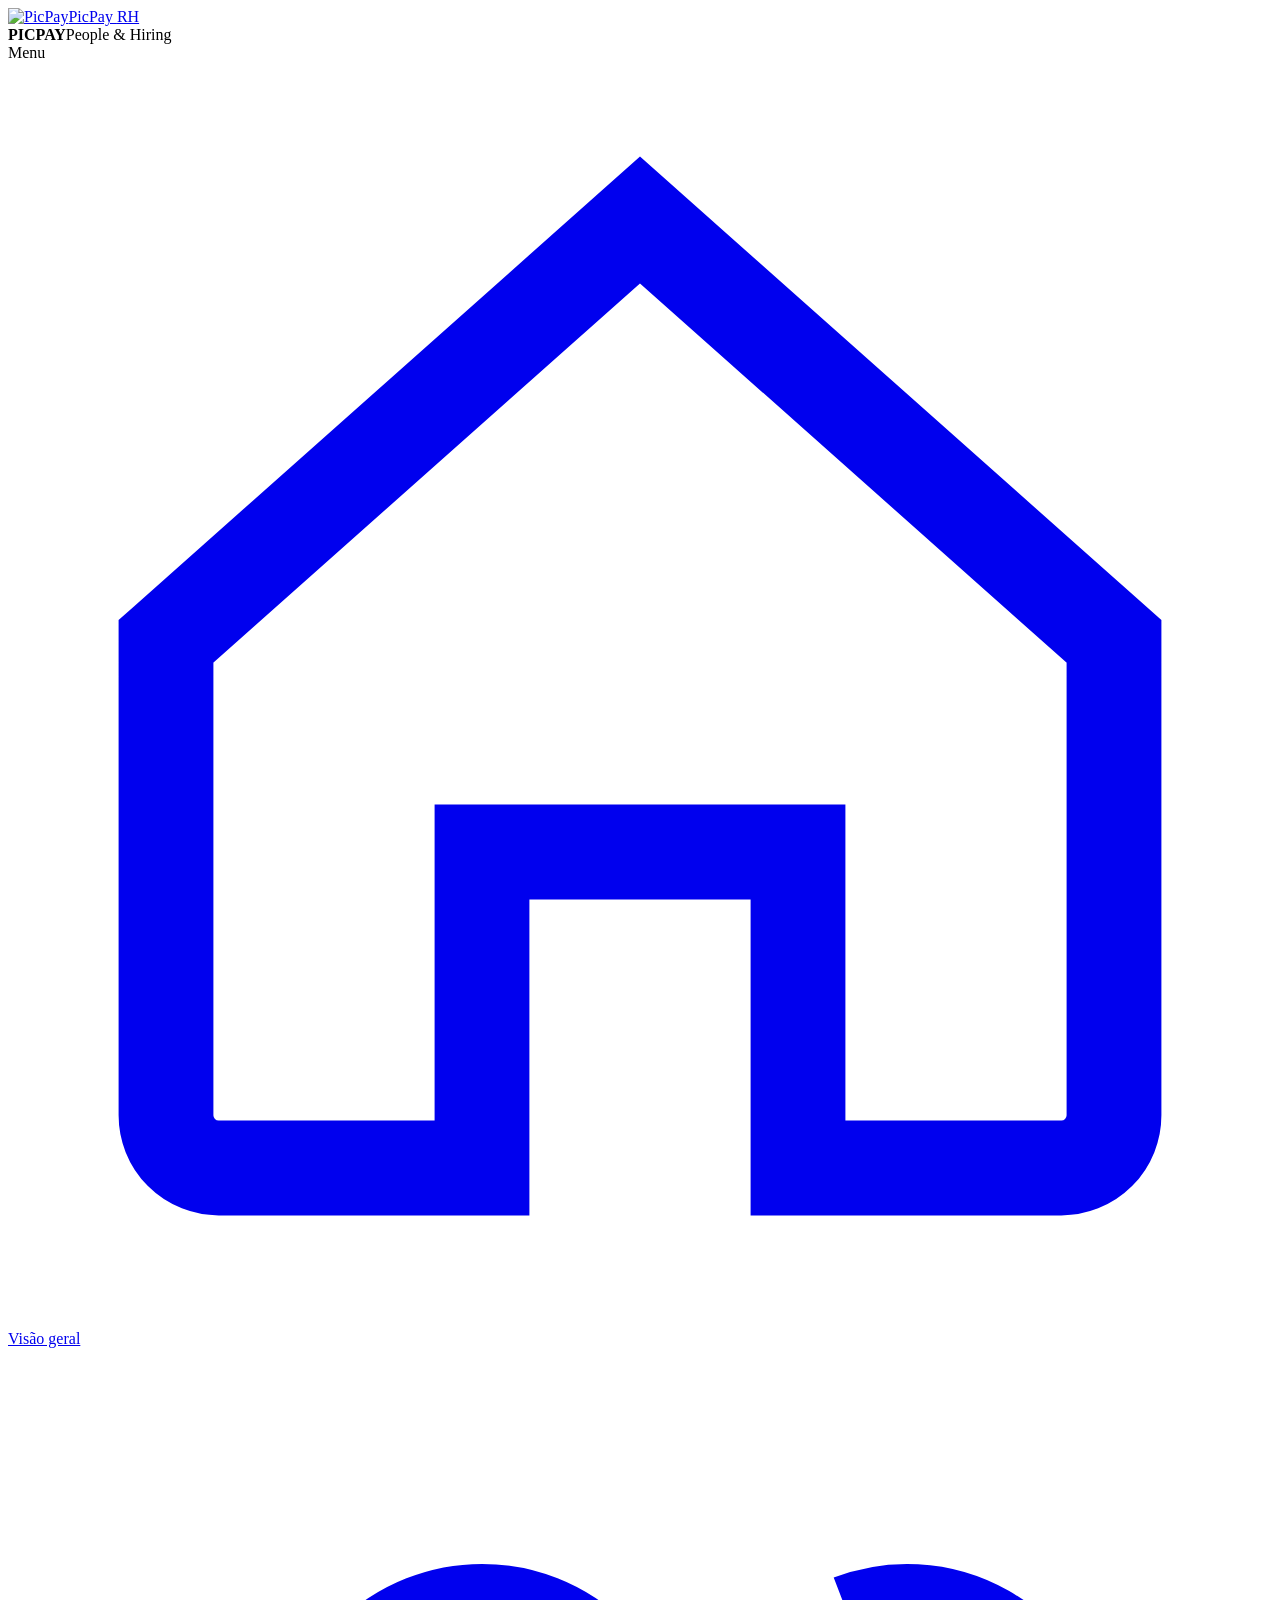
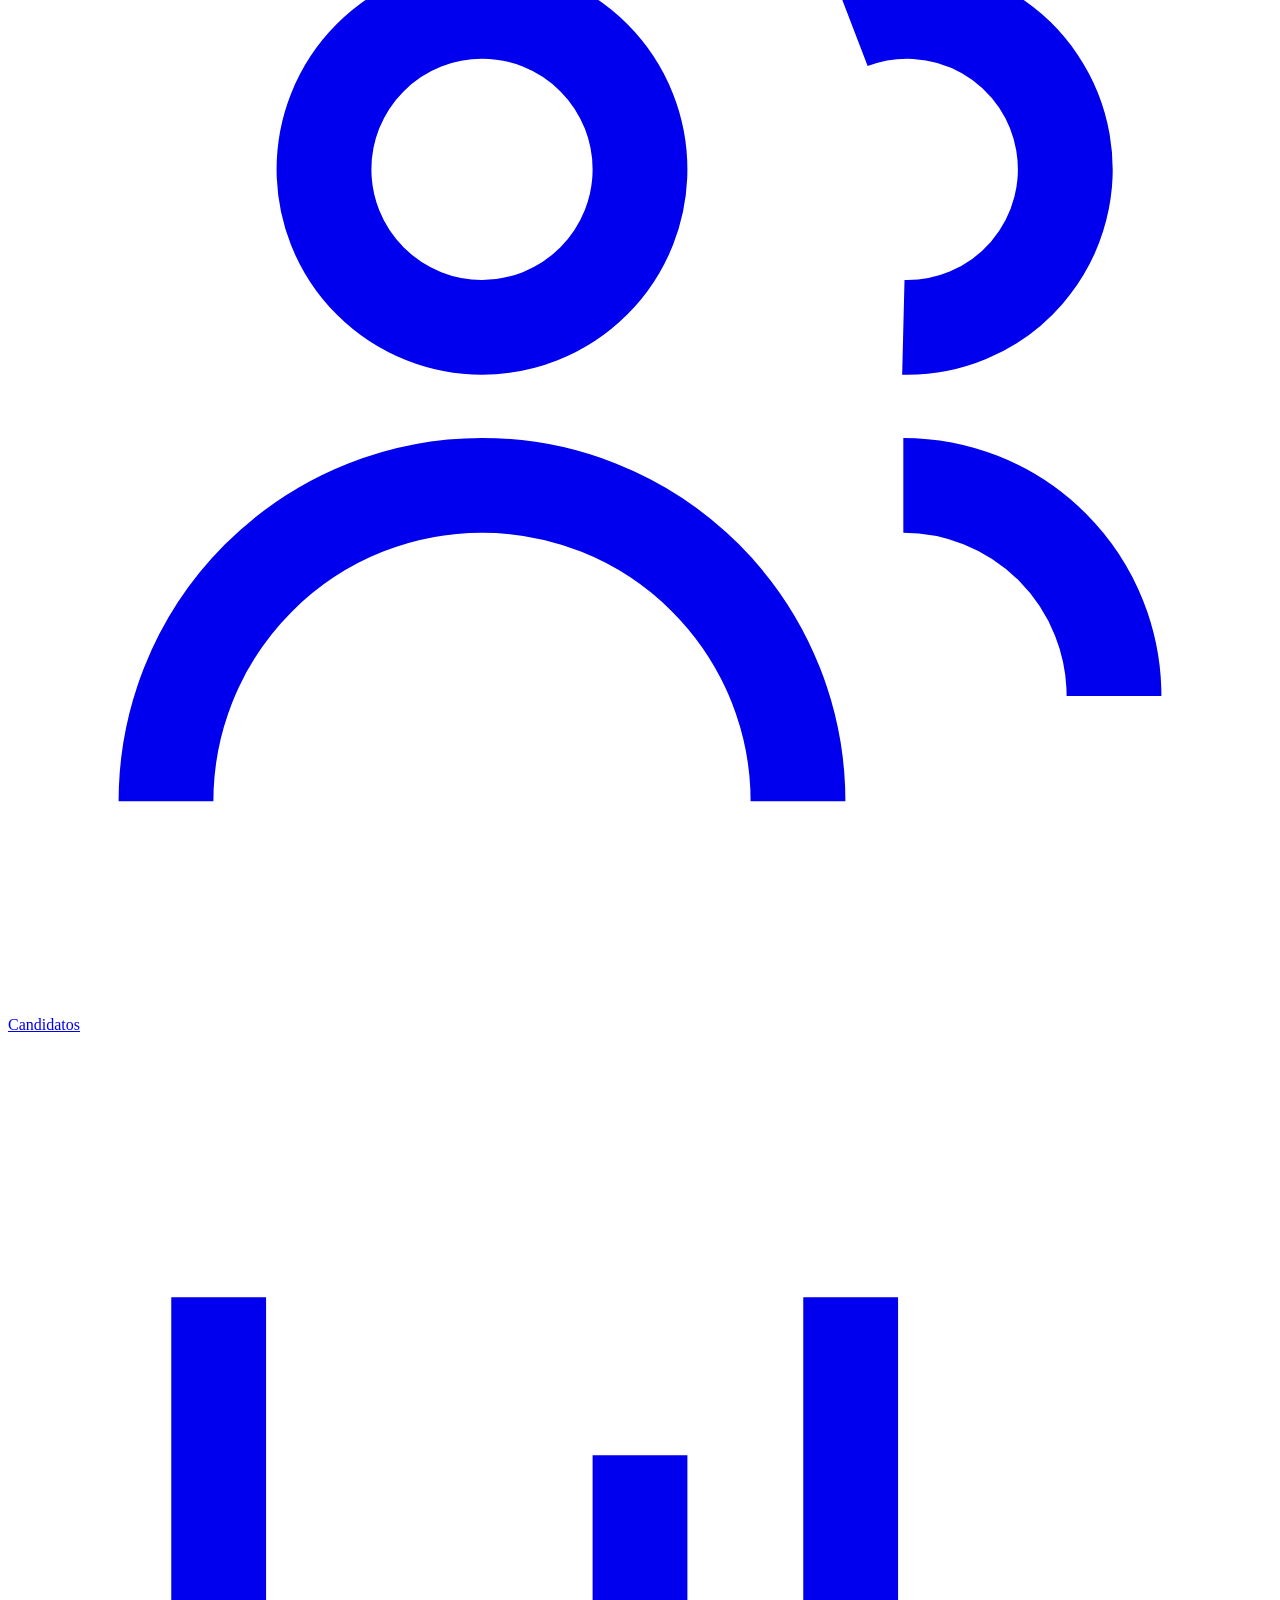
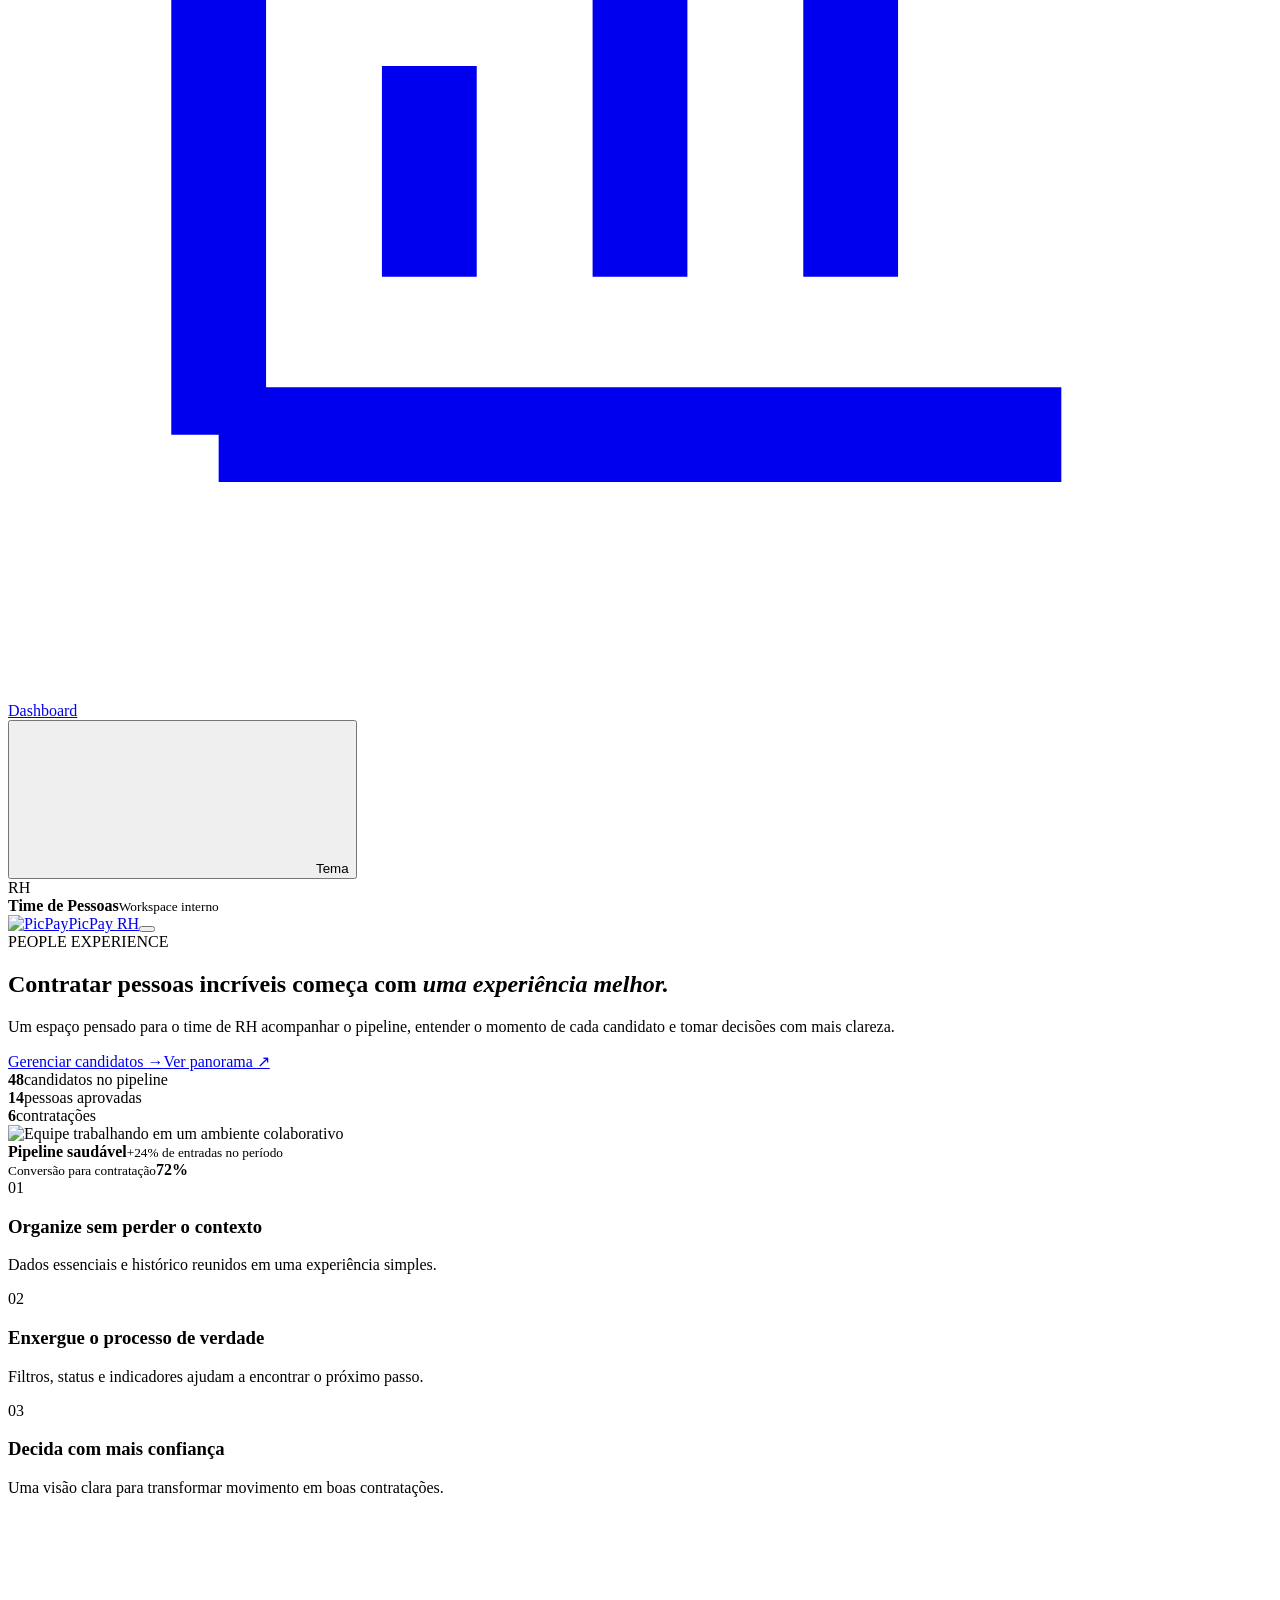
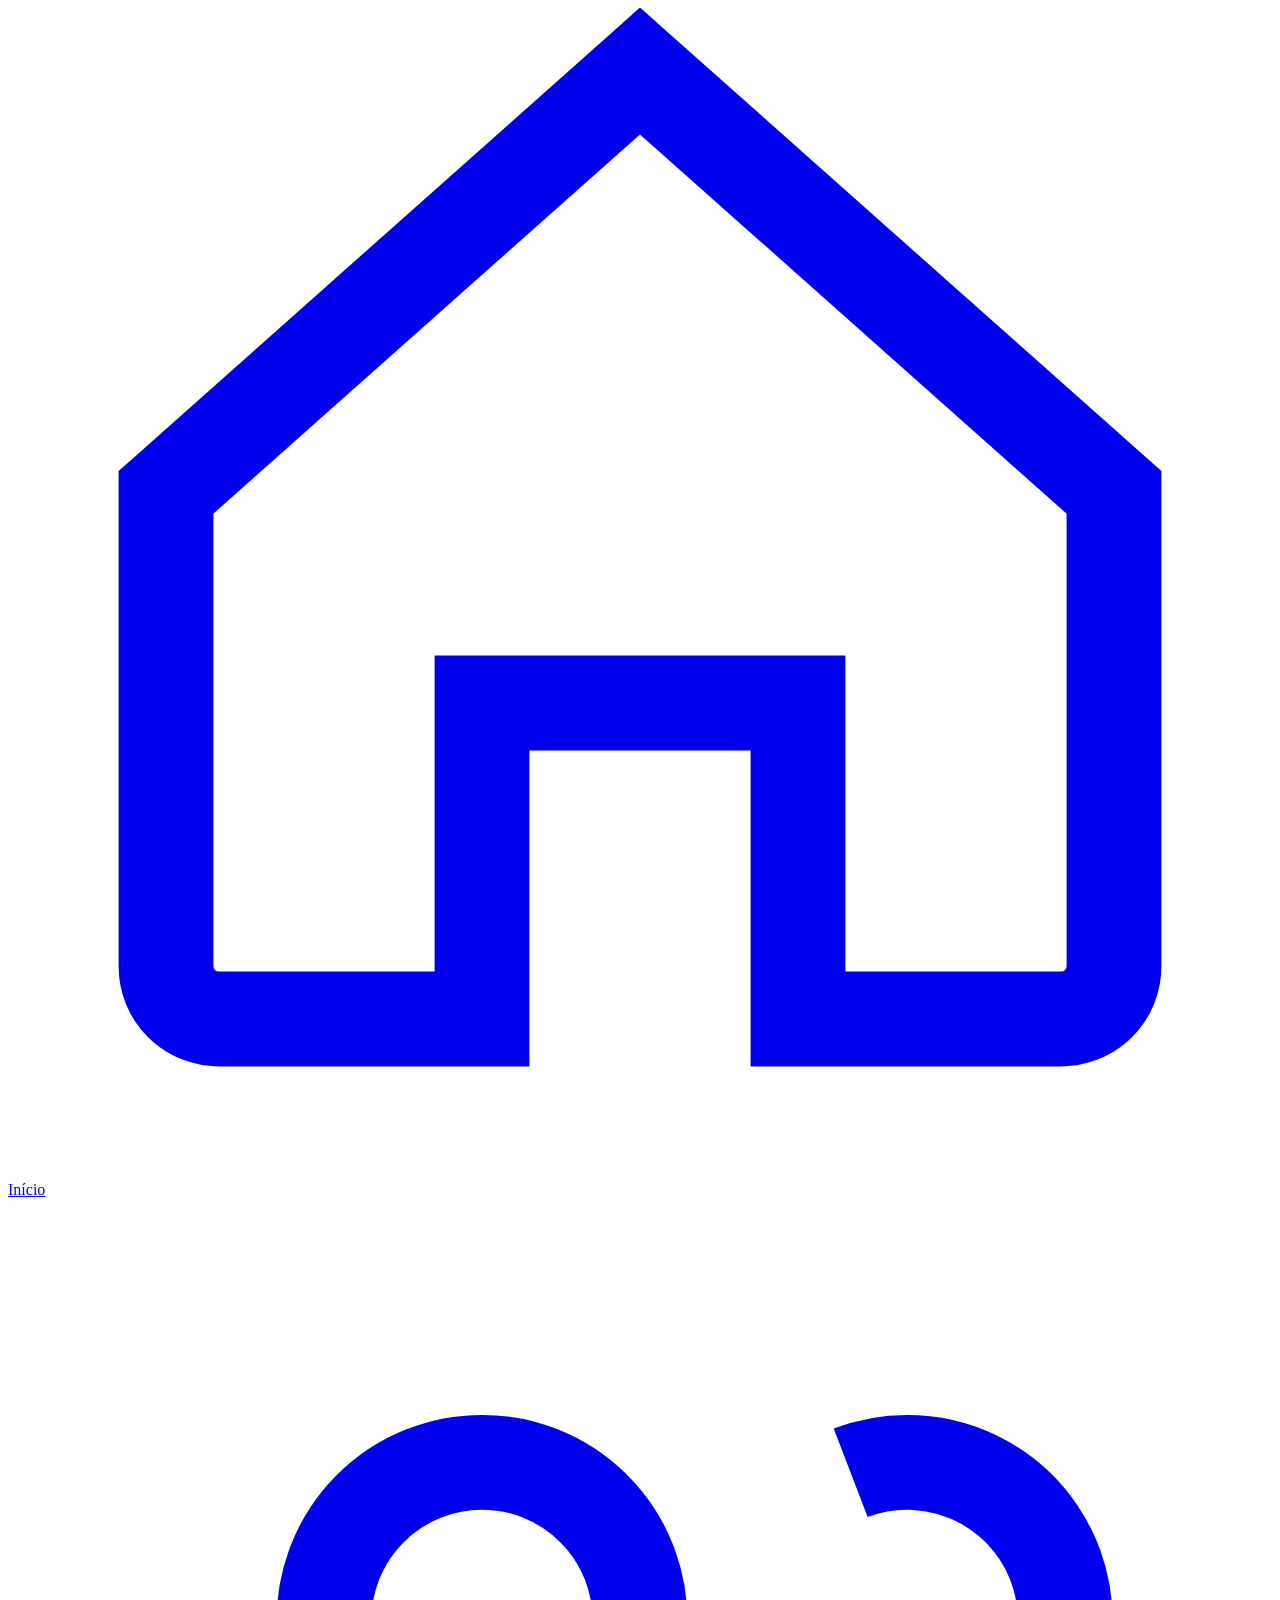
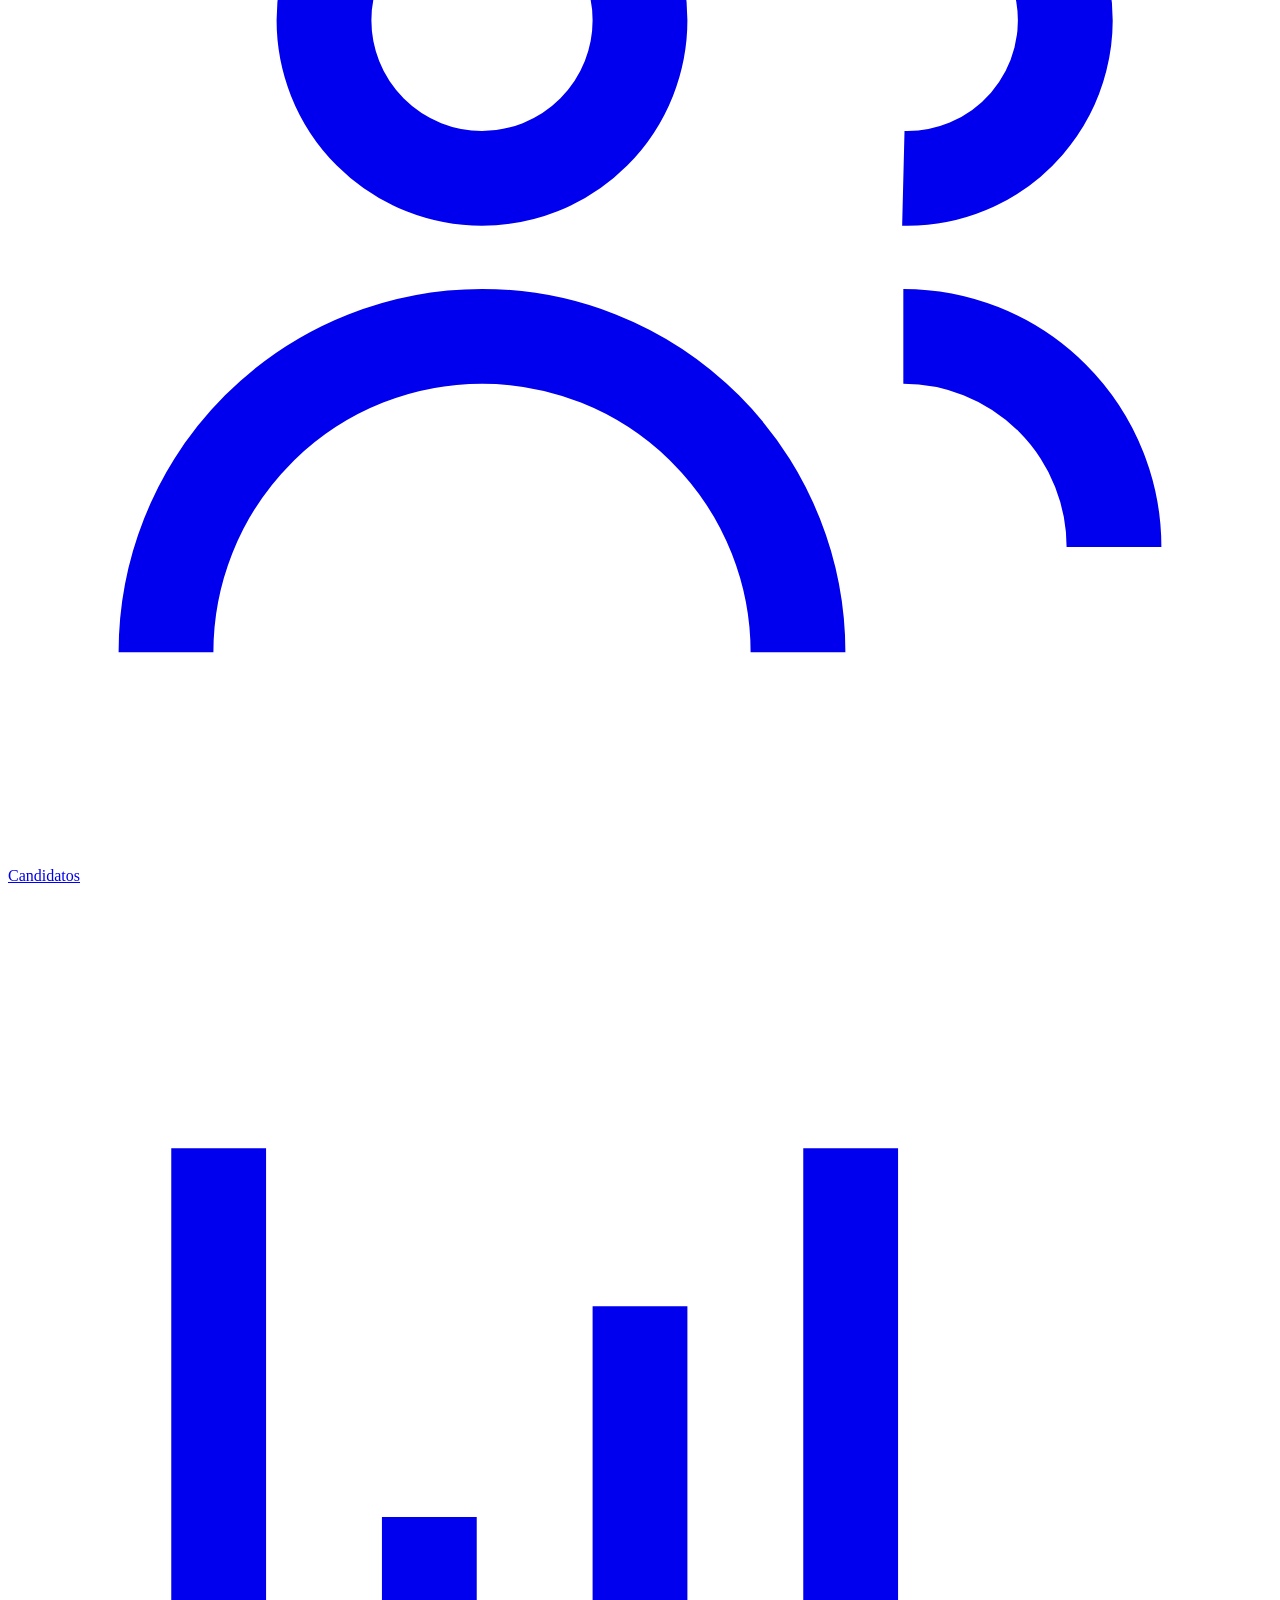
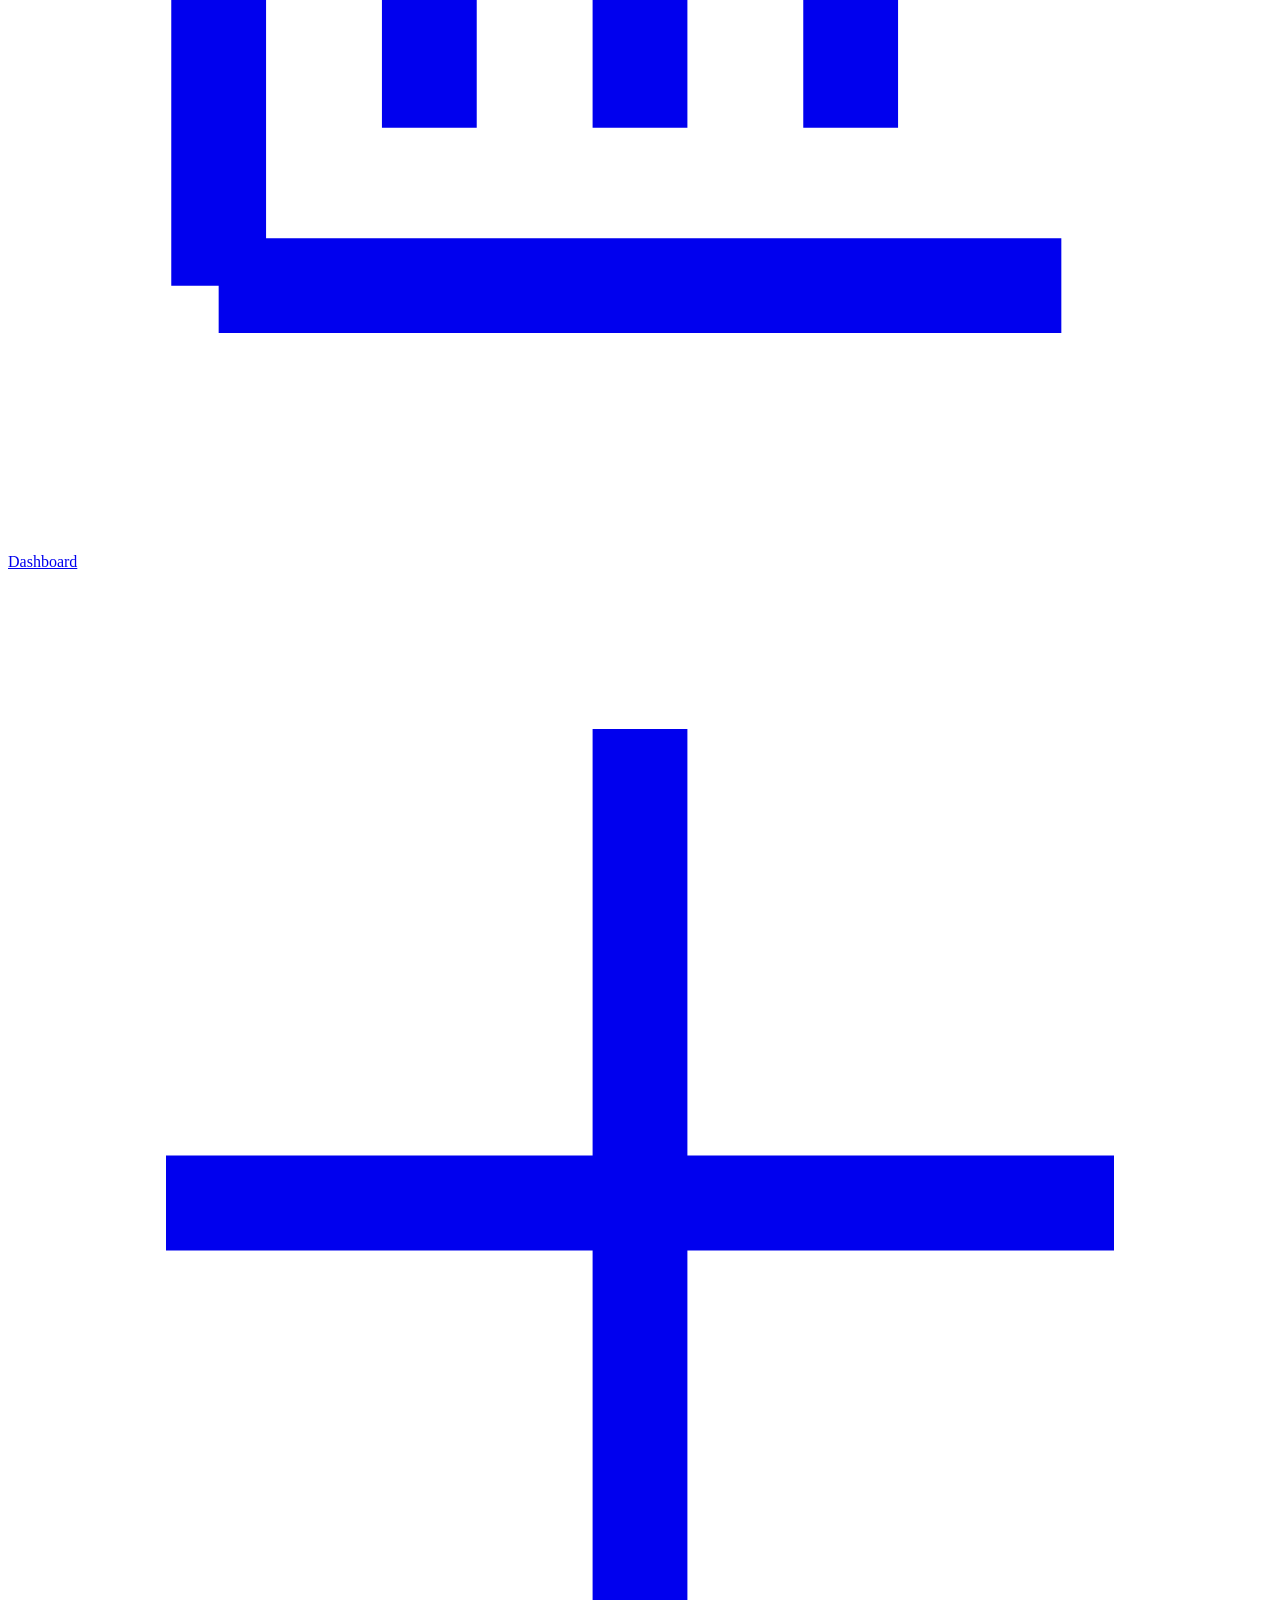
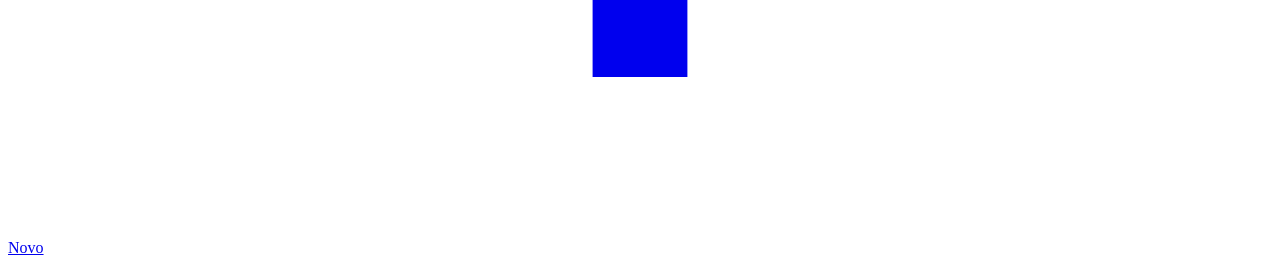
==== commit ee7c0184: "Mudança do index.html e do css" ====
--- a/index.html
+++ b/index.html
@@ -1,214 +1,111 @@
 <!DOCTYPE html>
 <html lang="pt-BR">
+
 <head>
     <meta charset="UTF-8">
-    <meta name="viewport" content="width=device-width, initial-scale=1.0">
-    <title>PicPay - Candidatos</title>
-    <link rel="icon" type="image/png" href="frontend/fotos/PicPay_mini.png">
-    <link rel="preconnect" href="https://fonts.googleapis.com">
-    <link rel="preconnect" href="https://fonts.gstatic.com" crossorigin>
-    <link href="https://fonts.googleapis.com/css2?family=Nunito+Sans:ital,opsz,wght@0,6..12,200..1000;1,6..12,200..1000&display=swap" rel="stylesheet">
-    <link rel="stylesheet" href="frontend/style.css">
+    <meta name="viewport" content="width=device-width,initial-scale=1.0">
+    <meta name="theme-color" content="#070908">
+    <title>PicPay RH — Pessoas no centro</title>
+    <link rel="shortcut icon" href="https://cdn.simpleicons.org/picpay/21D66B" type="image/x-icon">
+    <link rel="stylesheet" href="css/style.css">
 </head>
+
 <body>
-    
-    <audio id="som-sucesso" src="audio/audioSucesso.mp3"></audio>
-
-    <header class="navbar">
-        <div class="logo-container">
-            <img src="frontend/fotos/PicPay_logo.png" alt="PicPay" class="logo-img">
-        </div>
-        <h1 class="nav-title">Recursos Humanos</h1>
-    </header>
-
-    <main class="dashboard-container">
-        <section class="kpi-grid">
-            <div class="kpi-card">
-                <div class="kpi-icon-wrapper">
-                    <img src="frontend/fotos/person.png" alt="Total" class="kpi-icon-img">
-                </div>
-                <div class="kpi-info">
-                    <strong class="kpi-value" id="total-candidatos">0</strong>
-                    <span class="kpi-label">Candidatos</span>
+    <div class="app-shell">
+        <aside class="sidebar"><a class="brand" href="index.html" aria-label="PicPay RH — início"><img
+                    class="brand-logo" src="https://cdn.simpleicons.org/picpay/21D66B" alt="PicPay"><span
+                    class="brand-text">PicPay <span>RH</span></span></a>
+            <div class="sidebar-context"><strong>PICPAY</strong><span>People &amp; Hiring</span></div>
+            <div class="sidebar-label">Menu</div>
+            <nav class="side-nav"><a class="active" href="index.html"><svg viewBox="0 0 24 24" fill="none"
+                        stroke="currentColor" stroke-width="1.8">
+                        <path d="m3 11 9-8 9 8v9a1 1 0 0 1-1 1h-5v-6H9v6H4a1 1 0 0 1-1-1v-9Z" />
+                    </svg><span>Visão geral</span></a><a href="candidatos.html"><svg viewBox="0 0 24 24" fill="none"
+                        stroke="currentColor" stroke-width="1.8">
+                        <circle cx="9" cy="8" r="3" />
+                        <path d="M3 20a6 6 0 0 1 12 0M17 11a3 3 0 1 0-1-5.8M17 14a4 4 0 0 1 4 4" />
+                    </svg><span>Candidatos</span></a><a href="dashboard.html"><svg viewBox="0 0 24 24" fill="none"
+                        stroke="currentColor" stroke-width="1.8">
+                        <path d="M4 19V5m0 14h16M8 16v-4m4 4V8m4 8V5" />
+                    </svg><span>Dashboard</span></a></nav>
+            <div class="sidebar-spacer"></div>
+            <div class="side-bottom"><button class="side-control theme-toggle"
+                    aria-label="Alternar tema"><svg></svg><span>Tema</span></button>
+                <div class="side-profile"><span class="profile-avatar">RH</span>
+                    <div><b>Time de Pessoas</b><small>Workspace interno</small></div>
                 </div>
             </div>
+        </aside>
+        <header class="mobile-header"><a class="brand" href="index.html"><img class="brand-logo"
+                    src="https://cdn.simpleicons.org/picpay/21D66B" alt="PicPay"><span class="brand-text">PicPay
+                    <span>RH</span></span></a><button class="icon-btn theme-toggle" aria-label="Alternar tema"></button>
+        </header>
+        <main class="main">
+            <div class="page home">
+                <section class="home-hero">
+                    <div class="hero-copy"><span class="eyebrow"><i></i> PEOPLE EXPERIENCE</span>
+                        <h1>Contratar pessoas incríveis começa com <em>uma experiência melhor.</em></h1>
+                        <p>Um espaço pensado para o time de RH acompanhar o pipeline, entender o momento de cada
+                            candidato e tomar decisões com mais clareza.</p>
+                        <div class="hero-actions"><a class="btn btn-primary" href="candidatos.html">Gerenciar candidatos
+                                <span>→</span></a><a class="hero-link" href="dashboard.html">Ver panorama
+                                <span>↗</span></a></div>
+                        <div class="hero-proof">
+                            <div><strong>48</strong><span>candidatos no pipeline</span></div>
+                            <div><strong>14</strong><span>pessoas aprovadas</span></div>
+                            <div><strong>6</strong><span>contratações</span></div>
+                        </div>
+                    </div>
+                    <div class="hero-visual"><img class="hero-image"
+                            src="https://images.unsplash.com/photo-1556761175-b413da4baf72?auto=format&fit=crop&w=1200&q=85"
+                            alt="Equipe trabalhando em um ambiente colaborativo">
+                        <div class="hero-orbit"></div>
+                        <div class="hero-badge"><span class="badge-dot"></span>
+                            <div><b>Pipeline saudável</b><small>+24% de entradas no período</small></div>
+                        </div>
+                        <div class="hero-float"><small>Conversão para contratação</small><strong>72%</strong>
+                            <div class="mini-progress"><i></i></div>
+                        </div>
+                    </div>
+                </section>
+                <section class="home-values">
+                    <div class="value-item"><span class="value-number">01</span>
+                        <div>
+                            <h3>Organize sem perder o contexto</h3>
+                            <p>Dados essenciais e histórico reunidos em uma experiência simples.</p>
+                        </div>
+                    </div>
+                    <div class="value-item"><span class="value-number">02</span>
+                        <div>
+                            <h3>Enxergue o processo de verdade</h3>
+                            <p>Filtros, status e indicadores ajudam a encontrar o próximo passo.</p>
+                        </div>
+                    </div>
+                    <div class="value-item"><span class="value-number">03</span>
+                        <div>
+                            <h3>Decida com mais confiança</h3>
+                            <p>Uma visão clara para transformar movimento em boas contratações.</p>
+                        </div>
+                    </div>
+                </section>
+            </div>
+        </main>
+    </div>
+    <nav class="bottom-nav"><a class="active" href="index.html"><svg viewBox="0 0 24 24" fill="none"
+                stroke="currentColor" stroke-width="1.8">
+                <path d="m3 11 9-8 9 8v9a1 1 0 0 1-1 1h-5v-6H9v6H4a1 1 0 0 1-1-1v-9Z" />
+            </svg>Início</a><a href="candidatos.html"><svg viewBox="0 0 24 24" fill="none" stroke="currentColor"
+                stroke-width="1.8">
+                <circle cx="9" cy="8" r="3" />
+                <path d="M3 20a6 6 0 0 1 12 0M17 11a3 3 0 1 0-1-5.8M17 14a4 4 0 0 1 4 4" />
+            </svg>Candidatos</a><a href="dashboard.html"><svg viewBox="0 0 24 24" fill="none" stroke="currentColor"
+                stroke-width="1.8">
+                <path d="M4 19V5m0 14h16M8 16v-4m4 4V8m4 8V5" />
+            </svg>Dashboard</a><a href="candidatos.html"><svg viewBox="0 0 24 24" fill="none" stroke="currentColor"
+                stroke-width="1.8">
+                <path d="M12 3v18M3 12h18" />
+            </svg>Novo</a></nav>
+    <script src="js/script.js"></script>
+</body>
 
-            <div class="kpi-card">
-                <div class="kpi-icon-wrapper">
-                    <img src="frontend/fotos/under analysis.png" alt="Em Análise" class="kpi-icon-img">
-                </div>
-                <div class="kpi-info">
-                    <strong class="kpi-value" id="em-analise">0</strong>
-                    <span class="kpi-label">Em Análise</span>
-                </div>
-            </div>
-
-            <div class="kpi-card">
-                <div class="kpi-icon-wrapper">
-                    <img src="frontend/fotos/accepted.png" alt="Aprovados" class="kpi-icon-img">
-                </div>
-                <div class="kpi-info">
-                    <strong class="kpi-value" id="aprovados">0</strong>
-                    <span class="kpi-label">Aprovados</span>
-                </div>
-            </div>
-
-            <div class="kpi-card">
-                <div class="kpi-icon-wrapper">
-                    <img src="frontend/fotos/rejected.png" alt="Reprovados" class="kpi-icon-img">
-                </div>
-                <div class="kpi-info">
-                    <strong class="kpi-value" id="reprovados">0</strong>
-                    <span class="kpi-label">Reprovados</span>
-                </div>
-            </div>
-
-            <div class="kpi-card">
-                <div class="kpi-icon-wrapper">
-                    <img src="frontend/fotos/hired.png" alt="Contratados" class="kpi-icon-img">
-                </div>
-                <div class="kpi-info">
-                    <strong class="kpi-value" id="contratados">0</strong>
-                    <span class="kpi-label">Contratados</span>
-                </div>
-            </div>
-        </section>
-
-        <section class="main-content-split">
-            <div class="content-card form-section">
-                <h2 class="card-title" id="titulo-formulario">Cadastrar Candidato</h2>
-                <form class="form-grid" id="form-candidato">
-                    <div class="form-group span-half">
-                        <label for="id">ID *</label>
-                        <input type="number" id="id" name="id" required placeholder="Ex: 1">
-                    </div>
-                    <div class="form-group span-half">
-                        <label for="status">Status</label>
-                        <select id="status" name="status">
-                            <option value="EM_ANALISE">Em Análise</option>
-                            <option value="APROVADO">Aprovado</option>
-                            <option value="REPROVADO">Reprovado</option>
-                            <option value="CONTRATADO">Contratado</option>
-                        </select>
-                    </div>
-                    <div class="form-group span-full">
-                        <label for="nome">Nome Completo *</label>
-                        <input type="text" id="nome" name="nome" required placeholder="Nome do candidato">
-                    </div>
-                    <div class="form-group span-full">
-                        <label for="email">E-mail *</label>
-                        <input type="email" id="email" name="email" required placeholder="email@exemplo.com">
-                    </div>
-                    <div class="form-group span-half">
-                        <label for="telefone">Telefone</label>
-                        <input type="tel" id="telefone" name="telefone" placeholder="(00) 00000-0000">
-                    </div>
-                    <div class="form-group span-half">
-                        <label for="cargo">Cargo *</label>
-                        <input type="text" id="cargo" name="cargo" required placeholder="Ex: Desenvolvedor">
-                    </div>
-                    <div class="form-group span-half">
-                        <label for="departamento">Departamento</label>
-                        <input type="text" id="departamento" name="departamento" placeholder="Tecnologia">
-                    </div>
-                    <div class="form-group span-half">
-                        <label for="salario">Salário (R$)</label>
-                        <input type="number" id="salario" name="salario" step="0.01" placeholder="0.00">
-                    </div>
-                    <div class="form-group span-full">
-                        <label for="cidade">Cidade</label>
-                        <input type="text" id="cidade" name="cidade" placeholder="Ex: São Paulo">
-                    </div>
-                    <div class="form-actions span-full">
-                        <button type="submit" class="btn btn-primary" id="botao-salvar">Cadastrar Candidato</button>
-                    </div>
-                </form>
-            </div>
-
-            <div class="content-card table-section">
-                <div class="card-header">
-                    <h1 class="card-title">Candidatos Cadastrados</h1>
-                    <div class="search-box">
-                        <input type="text" id="busca-input" placeholder="Buscar por nome, cargo ou status...">
-                        <button type="button" class="btn btn-search" id="btn-buscar">Buscar</button>
-                    </div>
-                </div>
-
-                <div class="table-responsive">
-                    <table class="data-table">
-                        <thead>
-                            <tr>
-                                <th>ID</th>
-                                <th>Nome</th>
-                                <th>Cargo</th>
-                                <th>Status</th>
-                                <th>Ações</th>
-                            </tr>
-                        </thead>
-                        <tbody id="tabela-candidatos">
-                            <tr>
-                                <td colspan="5">Carregando candidatos...</td>
-                            </tr>
-                        </tbody>
-                    </table>
-                </div>
-            </div>
-        </section>
-    </main>
-
-    <div class="modal-overlay" id="modal-edicao" hidden>
-        <div class="modal-card">
-            <h2 class="card-title" id="modal-titulo">Editar Candidato</h2>
-            <form class="form-grid" id="form-modal-edicao">
-                <div class="form-group span-half">
-                    <label for="modal-id">ID</label>
-                    <input type="number" id="modal-id" disabled>
-                </div>
-                <div class="form-group span-half">
-                    <label for="modal-status">Status</label>
-                    <select id="modal-status">
-                        <option value="EM_ANALISE">Em Análise</option>
-                        <option value="APROVADO">Aprovado</option>
-                        <option value="REPROVADO">Reprovado</option>
-                        <option value="CONTRATADO">Contratado</option>
-                    </select>
-                </div>
-                <div class="form-group span-full">
-                    <label for="modal-nome">Nome Completo *</label>
-                    <input type="text" id="modal-nome" required>
-                </div>
-                <div class="form-group span-full">
-                    <label for="modal-email">E-mail *</label>
-                    <input type="email" id="modal-email" required>
-                </div>
-                <div class="form-group span-half">
-                    <label for="modal-telefone">Telefone</label>
-                    <input type="tel" id="modal-telefone">
-                </div>
-                <div class="form-group span-half">
-                    <label for="modal-cargo">Cargo *</label>
-                    <input type="text" id="modal-cargo" required>
-                </div>
-                <div class="form-group span-half">
-                    <label for="modal-departamento">Departamento</label>
-                    <input type="text" id="modal-departamento">
-                </div>
-                <div class="form-group span-half">
-                    <label for="modal-salario">Salário (R$)</label>
-                    <input type="number" id="modal-salario" step="0.01">
-                </div>
-                <div class="form-group span-full">
-                    <label for="modal-cidade">Cidade</label>
-                    <input type="text" id="modal-cidade">
-                </div>
-                <div class="form-actions span-full modal-actions">
-                    <button type="submit" class="btn btn-primary">Salvar Alterações</button>
-                    <button type="button" class="btn btn-danger" id="btn-fechar-modal">Cancelar</button>
-                </div>
-            </form>
-        </div>
-    </div>
-
-    <script type="module" src="frontend/js/app.js"></script>
-</body>
 </html>
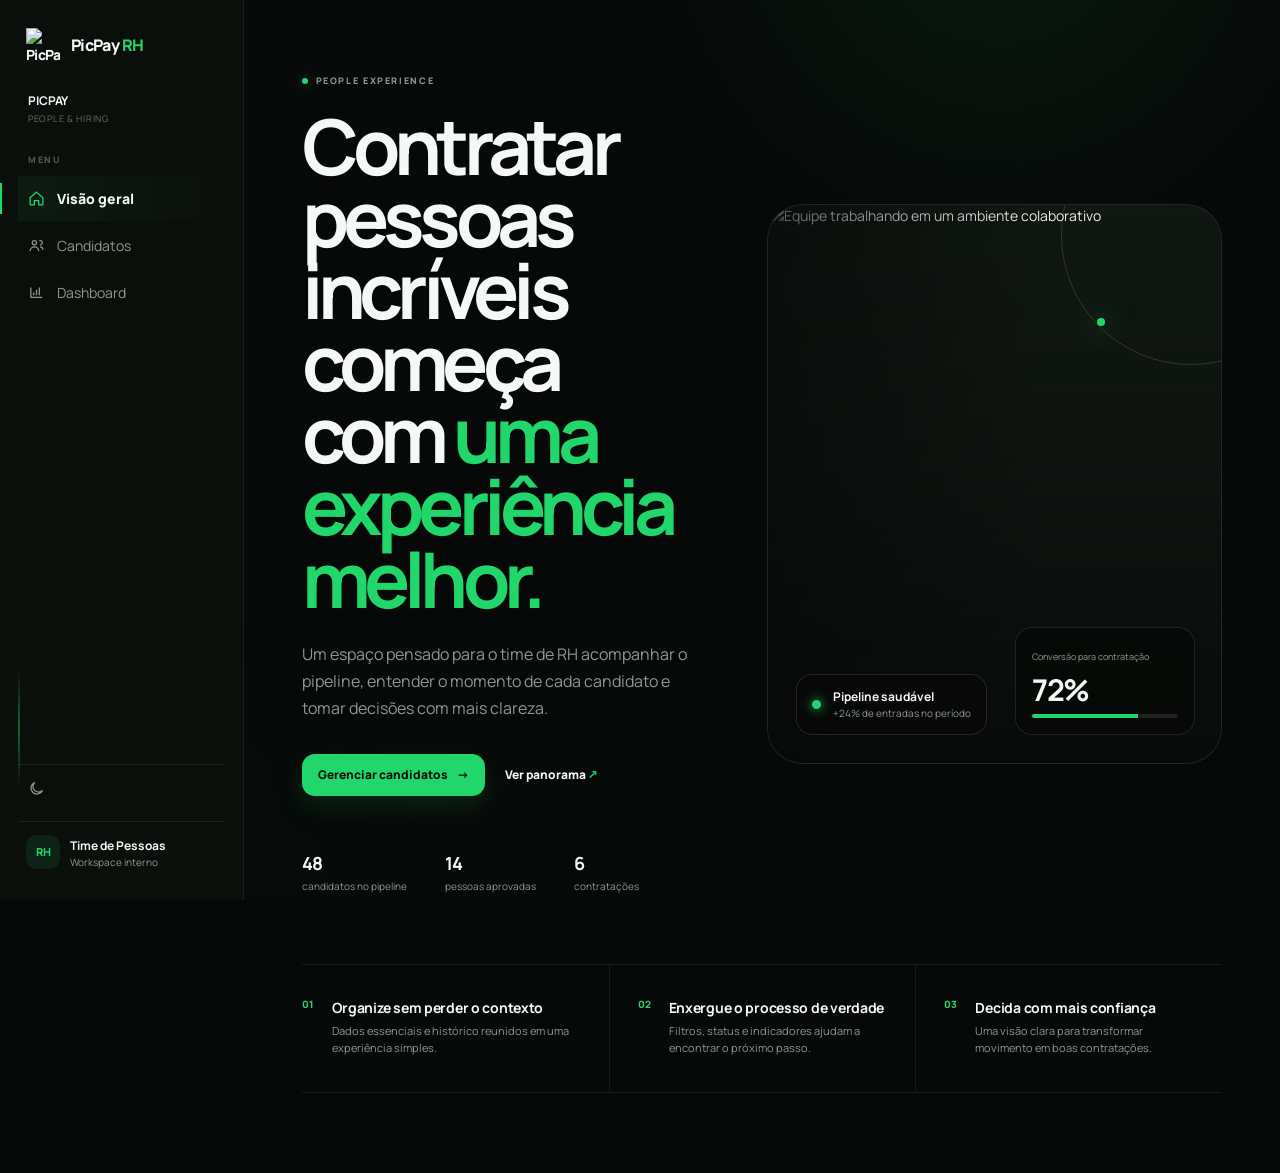
==== commit e7f363b9: "Adicionando novo design feito pelo wata" ====
--- a/index.html
+++ b/index.html
@@ -7,7 +7,7 @@
     <meta name="theme-color" content="#070908">
     <title>PicPay RH — Pessoas no centro</title>
     <link rel="shortcut icon" href="https://cdn.simpleicons.org/picpay/21D66B" type="image/x-icon">
-    <link rel="stylesheet" href="css/style.css">
+    <link rel="stylesheet" href="frontend/style.css">
 </head>
 
 <body>
@@ -105,7 +105,7 @@
                 stroke-width="1.8">
                 <path d="M12 3v18M3 12h18" />
             </svg>Novo</a></nav>
-    <script src="js/script.js"></script>
+    <script src="frontend/js/script.js"></script>
 </body>
 
 </html>
--- a/frontend/style.css
+++ b/frontend/style.css
@@ -0,0 +1,1927 @@
+@import url('https://fonts.googleapis.com/css2?family=Manrope:wght@400;500;600;700;800&display=swap');
+
+:root {
+  --bg-primary: #070908;
+  --bg-secondary: #0b0f0c;
+  --surface: #0d110f;
+  --surface-elevated: #121713;
+  --surface-soft: #181f1a;
+  --text-primary: #f5f8f5;
+  --text-secondary: #8d9890;
+  --text-muted: #667069;
+  --text-faint: #4f5a53;
+  --border: rgba(255, 255, 255, .075);
+  --accent: #21d66b;
+  --green: #21d66b;
+  --accent-strong: #2ce477;
+  --accent-soft: rgba(33, 214, 107, .10);
+  --on-accent: #061009;
+  --danger: #ff6262;
+  --danger-soft: rgba(255, 98, 98, .10);
+  --on-danger: #180606;
+  --amber: #f4c65f;
+  --blue: #91a9ff;
+  --shadow: 0 28px 90px rgba(0, 0, 0, .30);
+  --r-sm: 12px;
+  --r-md: 18px;
+  --r-lg: 28px;
+  --r-xl: 36px;
+  --hero-overlay: rgba(7, 9, 8, .78);
+  --glass: rgba(7, 9, 8, .74);
+}
+
+body.light {
+  --bg-primary: #f4f7f4;
+  --bg-secondary: #eef3ef;
+  --surface: #ffffff;
+  --surface-elevated: #f8faf8;
+  --surface-soft: #eef3ef;
+  --text-primary: #0d120f;
+  --text-secondary: #667168;
+  --text-muted: #737d76;
+  --text-faint: #9aa39d;
+  --border: rgba(13, 24, 16, .09);
+  --accent: #17b85a;
+  --green: #17b85a;
+  --accent-strong: #12a84f;
+  --accent-soft: rgba(23, 184, 90, .10);
+  --on-accent: #061009;
+  --danger: #d94b4b;
+  --danger-soft: rgba(217, 75, 75, .10);
+  --on-danger: #fff7f7;
+  --shadow: 0 24px 70px rgba(18, 38, 24, .10);
+  --hero-overlay: rgba(7, 9, 8, .68);
+  --glass: rgba(255, 255, 255, .78);
+}
+
+* {
+  box-sizing: border-box
+}
+
+html {
+  scroll-behavior: smooth
+}
+
+body {
+  margin: 0;
+  background: var(--bg-primary);
+  color: var(--text-primary);
+  font-family: Manrope, Inter, system-ui, sans-serif;
+  font-size: 14px;
+  line-height: 1.5;
+  transition: background .35s, color .35s
+}
+
+body:before {
+  content: "";
+  position: fixed;
+  z-index: -2;
+  inset: 0;
+  background: radial-gradient(circle at 78% -10%, rgba(33, 214, 107, .08), transparent 26%), radial-gradient(circle at 10% 100%, rgba(33, 214, 107, .025), transparent 22%);
+  pointer-events: none
+}
+
+a {
+  color: inherit;
+  text-decoration: none
+}
+
+button,
+input,
+select {
+  font: inherit
+}
+
+button {
+  cursor: pointer
+}
+
+svg {
+  display: block
+}
+
+.sr-only {
+  position: absolute;
+  width: 1px;
+  height: 1px;
+  overflow: hidden;
+  clip: rect(0, 0, 0, 0)
+}
+
+/* App shell */
+.app-shell {
+  min-height: 100vh;
+  display: grid;
+  grid-template-columns: 244px 1fr
+}
+
+.sidebar {
+  position: fixed;
+  z-index: 30;
+  top: 0;
+  bottom: 0;
+  width: 244px;
+  padding: 26px 18px 18px;
+  border-right: 1px solid var(--border);
+  background: var(--bg-secondary);
+  display: flex;
+  flex-direction: column;
+  overflow: hidden
+}
+
+.sidebar:after {
+  content: "";
+  position: absolute;
+  left: 18px;
+  bottom: 112px;
+  width: 2px;
+  height: 120px;
+  background: linear-gradient(180deg, transparent, var(--accent), transparent);
+  opacity: .42
+}
+
+.brand {
+  display: flex;
+  align-items: center;
+  gap: 11px;
+  padding: 2px 8px 30px;
+  font-weight: 800;
+  letter-spacing: -.045em
+}
+
+.brand-logo {
+  width: 34px;
+  height: 34px;
+  object-fit: contain
+}
+
+.brand-text {
+  font-size: 16px
+}
+
+.brand-text span {
+  color: var(--accent)
+}
+
+.sidebar-context {
+  padding: 0 10px 27px
+}
+
+.sidebar-context strong {
+  display: block;
+  font-size: 12px;
+  letter-spacing: -.01em
+}
+
+.sidebar-context span {
+  display: block;
+  margin-top: 2px;
+  color: var(--text-muted);
+  font-size: 9px;
+  letter-spacing: .08em;
+  text-transform: uppercase
+}
+
+.sidebar-label {
+  padding: 0 10px 10px;
+  color: var(--text-faint);
+  font-size: 9px;
+  letter-spacing: .18em;
+  font-weight: 800;
+  text-transform: uppercase
+}
+
+.side-nav {
+  display: grid;
+  gap: 2px
+}
+
+.side-nav a,
+.side-control {
+  position: relative;
+  display: flex;
+  align-items: center;
+  gap: 12px;
+  width: 100%;
+  padding: 12px 10px;
+  border-radius: 0;
+  border: 0;
+  background: transparent;
+  color: var(--text-secondary);
+  text-align: left;
+  transition: color .2s, transform .2s, background .2s
+}
+
+.side-nav a:before {
+  content: "";
+  position: absolute;
+  left: -18px;
+  top: 7px;
+  bottom: 7px;
+  width: 2px;
+  background: transparent;
+  transition: background .2s
+}
+
+.side-nav a svg,
+.side-control svg {
+  width: 17px;
+  height: 17px;
+  flex: none
+}
+
+.side-nav a:hover,
+.side-control:hover {
+  color: var(--text-primary);
+  transform: translateX(3px)
+}
+
+.side-nav a:hover {
+  background: color-mix(in srgb, var(--surface) 42%, transparent)
+}
+
+.side-nav a.active {
+  color: var(--text-primary);
+  font-weight: 800;
+  background: linear-gradient(90deg, color-mix(in srgb, var(--accent-soft) 60%, transparent), transparent)
+}
+
+.side-nav a.active:before {
+  background: var(--accent)
+}
+
+.side-nav a.active svg {
+  color: var(--accent)
+}
+
+.sidebar-spacer {
+  flex: 1
+}
+
+.side-bottom {
+  display: grid;
+  gap: 5px
+}
+
+.side-control {
+  border-top: 1px solid var(--border);
+  padding-top: 15px
+}
+
+.side-profile {
+  display: flex;
+  align-items: center;
+  gap: 10px;
+  padding: 12px 8px;
+  border-top: 1px solid var(--border);
+  margin-top: 7px
+}
+
+.profile-avatar {
+  width: 34px;
+  height: 34px;
+  border-radius: 11px;
+  display: grid;
+  place-items: center;
+  background: var(--accent-soft);
+  color: var(--accent);
+  font-weight: 800;
+  font-size: 11px
+}
+
+.side-profile b {
+  font-size: 12px
+}
+
+.side-profile small {
+  display: block;
+  color: var(--text-secondary);
+  font-size: 10px
+}
+
+.main {
+  grid-column: 2;
+  min-width: 0
+}
+
+.mobile-header {
+  display: none
+}
+
+.bottom-nav {
+  display: none
+}
+
+/* Shared */
+.page {
+  max-width: 1420px;
+  margin: 0 auto;
+  padding: 58px clamp(24px, 4.5vw, 72px) 80px
+}
+
+.page-top {
+  display: flex;
+  align-items: flex-end;
+  justify-content: space-between;
+  gap: 28px;
+  margin-bottom: 36px
+}
+
+.eyebrow {
+  display: flex;
+  align-items: center;
+  gap: 8px;
+  color: var(--text-secondary);
+  font-size: 9px;
+  font-weight: 800;
+  letter-spacing: .18em;
+  text-transform: uppercase
+}
+
+.eyebrow i {
+  width: 6px;
+  height: 6px;
+  background: var(--accent);
+  border-radius: 50%;
+  box-shadow: 0 0 15px rgba(33, 214, 107, .65)
+}
+
+h1,
+h2,
+h3,
+p {
+  margin-top: 0
+}
+
+.page-top h1 {
+  font-size: clamp(40px, 4vw, 60px);
+  line-height: .98;
+  letter-spacing: -.065em;
+  margin: 10px 0 9px
+}
+
+.page-top p {
+  color: var(--text-secondary);
+  margin: 0;
+  max-width: 560px
+}
+
+.btn {
+  display: inline-flex;
+  align-items: center;
+  justify-content: center;
+  gap: 9px;
+  border: 0;
+  border-radius: 13px;
+  padding: 12px 16px;
+  font-weight: 800;
+  font-size: 12px;
+  transition: transform .2s, background .2s, box-shadow .2s, border-color .2s
+}
+
+.btn:hover {
+  transform: translateY(-1px)
+}
+
+.btn-primary {
+  background: var(--accent);
+  color: var(--on-accent);
+  box-shadow: 0 10px 28px rgba(33, 214, 107, .14)
+}
+
+.btn-primary:hover {
+  background: var(--accent-strong);
+  box-shadow: 0 14px 32px rgba(33, 214, 107, .20)
+}
+
+.btn-secondary {
+  background: var(--surface-elevated);
+  color: var(--text-primary);
+  border: 1px solid var(--border)
+}
+
+.btn-secondary:hover {
+  border-color: rgba(33, 214, 107, .35)
+}
+
+.btn-danger {
+  background: var(--danger);
+  color: var(--on-danger)
+}
+
+.icon-btn {
+  width: 38px;
+  height: 38px;
+  border: 1px solid var(--border);
+  border-radius: 12px;
+  background: var(--surface);
+  color: var(--text-secondary);
+  display: grid;
+  place-items: center
+}
+
+.icon-btn:hover {
+  color: var(--accent);
+  border-color: rgba(33, 214, 107, .35)
+}
+
+/* Home */
+.home {
+  padding-top: 34px
+}
+
+.home-hero {
+  min-height: 680px;
+  display: grid;
+  grid-template-columns: minmax(0, .92fr) minmax(420px, 1.08fr);
+  align-items: center;
+  gap: clamp(40px, 6vw, 100px);
+  padding: 40px 0 70px
+}
+
+.hero-copy h1 {
+  font-size: clamp(54px, 6vw, 88px);
+  line-height: .94;
+  letter-spacing: -.075em;
+  max-width: 760px;
+  margin: 22px 0 26px
+}
+
+.hero-copy h1 em {
+  font-style: normal;
+  color: var(--accent)
+}
+
+.hero-copy>p {
+  font-size: 16px;
+  line-height: 1.7;
+  color: var(--text-secondary);
+  max-width: 590px
+}
+
+.hero-actions {
+  display: flex;
+  align-items: center;
+  gap: 20px;
+  margin-top: 32px
+}
+
+.hero-link {
+  font-weight: 800;
+  font-size: 12px
+}
+
+.hero-link span {
+  color: var(--accent)
+}
+
+.hero-proof {
+  display: flex;
+  gap: 38px;
+  margin-top: 54px
+}
+
+.hero-proof div {
+  display: grid;
+  gap: 2px
+}
+
+.hero-proof strong {
+  font-size: 18px;
+  letter-spacing: -.04em
+}
+
+.hero-proof span {
+  font-size: 10px;
+  color: var(--text-secondary)
+}
+
+.hero-visual {
+  position: relative;
+  min-height: 560px;
+  border-radius: var(--r-xl);
+  overflow: hidden;
+  background: #101712;
+  border: 1px solid var(--border)
+}
+
+.hero-image {
+  position: absolute;
+  inset: 0;
+  width: 100%;
+  height: 100%;
+  object-fit: cover;
+  object-position: center
+}
+
+.hero-visual:after {
+  content: "";
+  position: absolute;
+  inset: 0;
+  background: linear-gradient(180deg, rgba(7, 9, 8, .02), rgba(7, 9, 8, .25) 45%, rgba(7, 9, 8, .86)), linear-gradient(90deg, rgba(7, 9, 8, .65), transparent 60%)
+}
+
+.hero-orbit {
+  position: absolute;
+  z-index: 2;
+  width: 260px;
+  height: 260px;
+  border: 1px solid rgba(255, 255, 255, .14);
+  border-radius: 50%;
+  right: -100px;
+  top: -100px
+}
+
+.hero-orbit:after {
+  content: "";
+  position: absolute;
+  width: 8px;
+  height: 8px;
+  border-radius: 50%;
+  background: var(--accent);
+  left: 35px;
+  bottom: 38px;
+  box-shadow: 0 0 30px var(--accent)
+}
+
+.hero-badge {
+  position: absolute;
+  z-index: 3;
+  left: 28px;
+  bottom: 28px;
+  display: flex;
+  align-items: center;
+  gap: 12px;
+  padding: 13px 15px;
+  background: var(--glass);
+  backdrop-filter: blur(18px);
+  border: 1px solid rgba(255, 255, 255, .12);
+  border-radius: 16px
+}
+
+.hero-badge .badge-dot {
+  width: 9px;
+  height: 9px;
+  border-radius: 50%;
+  background: var(--accent);
+  box-shadow: 0 0 12px var(--accent)
+}
+
+.hero-badge b {
+  display: block;
+  font-size: 12px
+}
+
+.hero-badge small {
+  display: block;
+  color: var(--text-secondary);
+  font-size: 10px
+}
+
+.hero-float {
+  position: absolute;
+  z-index: 3;
+  right: 26px;
+  bottom: 28px;
+  width: 180px;
+  padding: 16px;
+  background: var(--glass);
+  backdrop-filter: blur(18px);
+  border: 1px solid rgba(255, 255, 255, .11);
+  border-radius: 17px
+}
+
+.hero-float small {
+  color: var(--text-secondary);
+  font-size: 9px
+}
+
+.hero-float strong {
+  display: block;
+  font-size: 30px;
+  letter-spacing: -.06em;
+  margin: 2px 0
+}
+
+.mini-progress {
+  height: 4px;
+  background: rgba(255, 255, 255, .10);
+  border-radius: 99px;
+  overflow: hidden
+}
+
+.mini-progress i {
+  display: block;
+  width: 72%;
+  height: 100%;
+  background: var(--accent)
+}
+
+.home-values {
+  display: grid;
+  grid-template-columns: repeat(3, 1fr);
+  gap: 0;
+  border-top: 1px solid var(--border);
+  border-bottom: 1px solid var(--border)
+}
+
+.value-item {
+  padding: 32px 26px 36px 0;
+  display: flex;
+  gap: 18px
+}
+
+.value-item+.value-item {
+  border-left: 1px solid var(--border);
+  padding-left: 28px
+}
+
+.value-number {
+  font-size: 10px;
+  color: var(--accent);
+  font-weight: 800
+}
+
+.value-item h3 {
+  font-size: 14px;
+  margin: 0 0 5px;
+  letter-spacing: -.02em
+}
+
+.value-item p {
+  font-size: 11px;
+  color: var(--text-secondary);
+  margin: 0;
+  max-width: 270px
+}
+
+/* Candidates */
+.candidates-layout {
+  display: grid;
+  grid-template-columns: 260px minmax(0, 1fr);
+  gap: 34px;
+  align-items: start;
+  min-width: 0
+}
+
+.filters-panel {
+  position: sticky;
+  top: 28px;
+  align-self: start;
+  height: fit-content;
+  padding: 22px 18px;
+  background: var(--surface);
+  border: 1px solid var(--border);
+  border-radius: 22px;
+  display: flex;
+  flex-direction: column
+}
+
+.filters-kicker {
+  color: var(--text-faint);
+  font-size: 9px;
+  font-weight: 800;
+  letter-spacing: .18em;
+  text-transform: uppercase
+}
+
+.filters-panel h2 {
+  font-size: 19px;
+  letter-spacing: -.04em;
+  margin: 7px 0 3px
+}
+
+.filters-panel>p {
+  color: var(--text-secondary);
+  font-size: 10px;
+  line-height: 1.55;
+  margin: 0 0 16px
+}
+
+.filter-create {
+  display: flex;
+  align-items: center;
+  justify-content: space-between;
+  gap: 12px;
+  width: 100%;
+  padding: 14px 14px;
+  margin: 22px 0 0;
+  border: 1px solid rgba(33, 214, 107, .24);
+  border-radius: 15px;
+  background: var(--accent);
+  color: var(--on-accent);
+  text-align: left;
+  transition: transform .2s, box-shadow .2s, background .2s
+}
+
+.filter-create:hover {
+  transform: translateY(-1px);
+  background: var(--accent-strong);
+  box-shadow: 0 12px 28px rgba(33, 214, 107, .14)
+}
+
+.filter-create strong {
+  display: block;
+  font-size: 12px
+}
+
+.filter-create small {
+  display: block;
+  margin-top: 2px;
+  font-size: 9px;
+  opacity: .72
+}
+
+.filter-create svg {
+  width: 18px;
+  flex: none
+}
+
+.filter-stack {
+  display: grid;
+  gap: 16px
+}
+
+.filter-field {
+  display: grid;
+  gap: 7px
+}
+
+.filter-field label {
+  color: var(--text-faint);
+  font-size: 9px;
+  font-weight: 800;
+  letter-spacing: .14em;
+  text-transform: uppercase
+}
+
+.filter-field input,
+.filter-field select {
+  width: 100%;
+  height: 43px;
+  padding: 0 11px;
+  border: 1px solid var(--border);
+  border-radius: 11px;
+  background: var(--surface-elevated);
+  color: var(--text-primary);
+  outline: 0;
+  font-size: 11px
+}
+
+.filter-field input::placeholder {
+  color: var(--text-faint)
+}
+
+.filter-field input:focus,
+.filter-field select:focus {
+  border-color: rgba(33, 214, 107, .55);
+  box-shadow: 0 0 0 3px var(--accent-soft)
+}
+
+.candidate-content {
+  min-width: 0;
+  overflow: visible
+}
+
+.candidate-content .page-top {
+  margin-bottom: 22px
+}
+
+.candidate-content .page-top h1 {
+  font-size: clamp(38px, 4vw, 56px)
+}
+
+.candidate-content .page-top p {
+  max-width: 620px
+}
+
+.candidate-search {
+  display: flex;
+  align-items: center;
+  gap: 9px;
+  height: 52px;
+  padding: 0 15px;
+  background: var(--surface);
+  border: 1px solid var(--border);
+  border-radius: 15px;
+  margin-bottom: 20px
+}
+
+.candidate-search svg {
+  width: 17px;
+  color: var(--text-secondary)
+}
+
+.candidate-search input {
+  width: 100%;
+  height: 100%;
+  border: 0;
+  outline: 0;
+  background: transparent;
+  color: var(--text-primary);
+  font-size: 12px
+}
+
+.candidate-search input::placeholder {
+  color: var(--text-faint)
+}
+
+.list-shell {
+  border-top: 1px solid var(--border)
+}
+
+.list-head,
+.candidate-row {
+  display: grid;
+  grid-template-columns: minmax(250px, 1.7fr) 1.1fr 1fr .9fr .85fr 120px;
+  gap: 18px;
+  align-items: center
+}
+
+.list-head {
+  padding: 13px 12px;
+  color: var(--text-faint);
+  font-size: 9px;
+  letter-spacing: .13em;
+  text-transform: uppercase;
+  font-weight: 800
+}
+
+.candidate-row {
+  padding: 16px 12px;
+  border-top: 1px solid var(--border);
+  transition: background .2s, border-color .2s
+}
+
+.candidate-row:hover {
+  background: color-mix(in srgb, var(--surface-elevated) 70%, transparent);
+  border-color: rgba(33, 214, 107, .08)
+}
+
+.candidate-person {
+  display: flex;
+  align-items: center;
+  gap: 12px;
+  min-width: 0
+}
+
+.candidate-avatar {
+  width: 42px;
+  height: 42px;
+  border-radius: 13px;
+  object-fit: cover;
+  background: var(--surface-soft);
+  flex: none
+}
+
+.candidate-avatar.initials {
+  display: grid;
+  place-items: center;
+  color: var(--accent);
+  font-size: 11px;
+  font-weight: 800
+}
+
+.candidate-person b,
+.candidate-main b {
+  display: block;
+  font-size: 12px;
+  white-space: nowrap;
+  overflow: hidden;
+  text-overflow: ellipsis
+}
+
+.candidate-person small,
+.candidate-main small {
+  display: block;
+  color: var(--text-secondary);
+  font-size: 10px;
+  white-space: nowrap;
+  overflow: hidden;
+  text-overflow: ellipsis
+}
+
+.candidate-main {
+  min-width: 0
+}
+
+.candidate-salary {
+  font-size: 12px;
+  font-weight: 700
+}
+
+.status-pill {
+  display: inline-flex;
+  align-items: center;
+  gap: 6px;
+  padding: 6px 9px;
+  border-radius: 99px;
+  background: var(--surface-elevated);
+  font-size: 9px;
+  font-weight: 800;
+  white-space: nowrap
+}
+
+.status-pill:before {
+  content: "";
+  width: 5px;
+  height: 5px;
+  border-radius: 50%;
+  background: currentColor
+}
+
+.status-analysis {
+  color: var(--amber)
+}
+
+.status-approved {
+  color: var(--blue)
+}
+
+.status-rejected {
+  color: var(--danger)
+}
+
+.status-hired {
+  color: var(--accent)
+}
+
+.row-actions {
+  display: flex;
+  justify-content: flex-end;
+  gap: 5px
+}
+
+.row-action {
+  width: 31px;
+  height: 31px;
+  border: 1px solid var(--border);
+  border-radius: 10px;
+  background: var(--surface-elevated);
+  color: var(--text-secondary);
+  display: grid;
+  place-items: center;
+  transition: .2s
+}
+
+.row-action svg {
+  width: 14px
+}
+
+.row-action:hover {
+  color: var(--accent);
+  border-color: rgba(33, 214, 107, .35)
+}
+
+.row-action.delete:hover {
+  color: var(--danger);
+  border-color: rgba(255, 98, 98, .35)
+}
+
+.empty-state {
+  padding: 60px 20px;
+  text-align: center;
+  color: var(--text-secondary);
+  border-top: 1px solid var(--border)
+}
+
+.mobile-filter-toggle {
+  display: none
+}
+
+/* Modals */
+.modal-backdrop {
+  position: fixed;
+  z-index: 100;
+  inset: 0;
+  display: none;
+  align-items: center;
+  justify-content: center;
+  padding: 20px;
+  background: rgba(0, 0, 0, .72);
+  backdrop-filter: blur(14px)
+}
+
+.modal-backdrop.open {
+  display: flex;
+  animation: fade .18s ease
+}
+
+.modal {
+  position: relative;
+  width: min(720px, 100%);
+  max-height: 92vh;
+  overflow: auto;
+  padding: 30px;
+  background: var(--surface);
+  border: 1px solid var(--border);
+  border-radius: 26px;
+  box-shadow: 0 40px 120px rgba(0, 0, 0, .48);
+  animation: modalUp .22s ease
+}
+
+.modal-small {
+  width: min(470px, 100%)
+}
+
+.modal-close {
+  position: absolute;
+  right: 18px;
+  top: 18px;
+  width: 34px;
+  height: 34px;
+  border: 1px solid var(--border);
+  border-radius: 10px;
+  background: var(--surface-elevated);
+  color: var(--text-secondary);
+  display: grid;
+  place-items: center
+}
+
+.modal-close:hover {
+  color: var(--text-primary)
+}
+
+.modal-top {
+  display: flex;
+  gap: 13px;
+  margin-bottom: 26px
+}
+
+.modal-icon {
+  width: 42px;
+  height: 42px;
+  display: grid;
+  place-items: center;
+  border-radius: 13px;
+  background: var(--accent-soft);
+  color: var(--accent)
+}
+
+.modal h2 {
+  font-size: 25px;
+  letter-spacing: -.045em;
+  margin: 3px 0 5px
+}
+
+.modal-top p,
+.modal>p {
+  color: var(--text-secondary);
+  font-size: 11px;
+  margin: 0
+}
+
+.form-grid {
+  display: grid;
+  grid-template-columns: 1fr 1fr;
+  gap: 15px
+}
+
+.field {
+  display: grid;
+  gap: 7px
+}
+
+.field label {
+  font-size: 10px;
+  font-weight: 800;
+  color: var(--text-secondary)
+}
+
+.field input,
+.field select {
+  width: 100%;
+  height: 48px;
+  padding: 0 13px;
+  border: 1px solid var(--border);
+  border-radius: 12px;
+  background: var(--surface-elevated);
+  color: var(--text-primary);
+  outline: 0
+}
+
+.field input::placeholder {
+  color: var(--text-faint)
+}
+
+.field input:focus,
+.field select:focus {
+  border-color: rgba(33, 214, 107, .58);
+  box-shadow: 0 0 0 3px var(--accent-soft)
+}
+
+.modal-footer {
+  display: flex;
+  justify-content: flex-end;
+  gap: 9px;
+  padding-top: 20px;
+  margin-top: 24px;
+  border-top: 1px solid var(--border)
+}
+
+.quick-person {
+  display: flex;
+  align-items: center;
+  gap: 12px;
+  padding: 10px 0 20px
+}
+
+.quick-avatar {
+  width: 48px;
+  height: 48px;
+  border-radius: 14px;
+  background: var(--accent-soft);
+  color: var(--accent);
+  display: grid;
+  place-items: center;
+  font-weight: 800
+}
+
+.quick-person h3 {
+  font-size: 16px;
+  margin: 0 0 2px
+}
+
+.quick-person small {
+  font-size: 10px;
+  color: var(--text-secondary)
+}
+
+.quick-grid {
+  display: grid;
+  grid-template-columns: 1fr 1fr;
+  gap: 8px
+}
+
+.quick-item {
+  padding: 12px;
+  border-radius: 13px;
+  background: var(--surface-elevated)
+}
+
+.quick-item small {
+  display: block;
+  color: var(--text-secondary);
+  font-size: 9px;
+  margin-bottom: 3px
+}
+
+.quick-item b {
+  font-size: 11px
+}
+
+.danger-icon {
+  width: 46px;
+  height: 46px;
+  border-radius: 14px;
+  background: var(--danger-soft);
+  color: var(--danger);
+  display: grid;
+  place-items: center;
+  margin-bottom: 18px
+}
+
+.danger-icon svg {
+  width: 21px
+}
+
+/* Dashboard */
+.dashboard-intro {
+  display: flex;
+  justify-content: space-between;
+  align-items: flex-end;
+  gap: 20px;
+  margin-bottom: 30px
+}
+
+.dashboard-intro h1 {
+  font-size: clamp(40px, 4vw, 60px);
+  line-height: .98;
+  letter-spacing: -.065em;
+  margin: 10px 0 8px
+}
+
+.dashboard-intro p {
+  margin: 0;
+  color: var(--text-secondary)
+}
+
+.kpi-layout {
+  display: grid;
+  grid-template-columns: 1.55fr 1fr 1fr;
+  grid-template-rows: 1fr 1fr;
+  gap: 12px;
+  margin-bottom: 12px
+}
+
+.kpi {
+  position: relative;
+  min-height: 150px;
+  padding: 20px 21px;
+  background: var(--surface);
+  border: 1px solid var(--border);
+  border-radius: 20px;
+  overflow: hidden
+}
+
+.kpi.primary {
+  grid-row: 1/3;
+  display: flex;
+  flex-direction: column;
+  justify-content: space-between;
+  min-height: 312px;
+  background: linear-gradient(135deg, var(--surface), color-mix(in srgb, var(--accent-soft) 80%, var(--surface)))
+}
+
+.kpi-icon {
+  width: 34px;
+  height: 34px;
+  display: grid;
+  place-items: center;
+  border-radius: 10px;
+  background: var(--accent-soft);
+  color: var(--accent);
+  margin-bottom: 22px
+}
+
+.kpi small {
+  color: var(--text-secondary);
+  font-size: 10px
+}
+
+.kpi strong {
+  display: block;
+  font-size: 43px;
+  line-height: 1;
+  letter-spacing: -.065em;
+  margin: 7px 0
+}
+
+.kpi.primary strong {
+  font-size: 72px
+}
+
+.kpi-note {
+  color: var(--text-secondary);
+  font-size: 10px
+}
+
+.kpi-note b {
+  color: var(--accent)
+}
+
+.kpi-corner {
+  position: absolute;
+  right: -38px;
+  top: -38px;
+  width: 120px;
+  height: 120px;
+  border: 1px solid rgba(33, 214, 107, .18);
+  border-radius: 50%
+}
+
+.chart-grid {
+  display: grid;
+  grid-template-columns: 1fr 1fr;
+  gap: 12px
+}
+
+.chart-card {
+  background: var(--surface);
+  border: 1px solid var(--border);
+  border-radius: 22px;
+  padding: 22px;
+  min-height: 350px
+}
+
+.chart-card.wide {
+  grid-column: 1/-1;
+  min-height: 380px
+}
+
+.chart-head {
+  display: flex;
+  align-items: flex-start;
+  justify-content: space-between;
+  gap: 20px
+}
+
+.chart-head h2 {
+  font-size: 18px;
+  letter-spacing: -.035em;
+  margin: 5px 0
+}
+
+.chart-head p {
+  font-size: 10px;
+  color: var(--text-secondary);
+  margin: 0
+}
+
+.chart-tag {
+  padding: 6px 9px;
+  border-radius: 99px;
+  background: var(--surface-elevated);
+  color: var(--text-secondary);
+  font-size: 9px;
+  white-space: nowrap
+}
+
+.donut-wrap {
+  display: flex;
+  align-items: center;
+  justify-content: center;
+  gap: 54px;
+  height: 255px
+}
+
+.donut {
+  width: 172px;
+  height: 172px;
+  border-radius: 50%;
+  display: grid;
+  place-items: center;
+  background: conic-gradient(var(--accent) 0 40%, var(--blue) 40% 69%, var(--danger) 69% 88%, var(--amber) 88% 100%);
+  position: relative
+}
+
+.donut:after {
+  content: "";
+  position: absolute;
+  inset: 23px;
+  border-radius: 50%;
+  background: var(--surface)
+}
+
+.donut-center {
+  position: relative;
+  z-index: 2;
+  text-align: center
+}
+
+.donut-center strong {
+  display: block;
+  font-size: 31px;
+  letter-spacing: -.06em
+}
+
+.donut-center small {
+  font-size: 9px;
+  color: var(--text-secondary)
+}
+
+.legend {
+  width: 175px
+}
+
+.legend-row {
+  display: flex;
+  align-items: center;
+  gap: 8px;
+  margin: 13px 0
+}
+
+.legend-row i {
+  width: 7px;
+  height: 7px;
+  border-radius: 50%
+}
+
+.legend-row span {
+  flex: 1;
+  font-size: 10px
+}
+
+.legend-row b {
+  font-size: 10px
+}
+
+.bar-chart {
+  margin-top: 35px
+}
+
+.bar-row {
+  display: grid;
+  grid-template-columns: 92px 1fr 26px;
+  align-items: center;
+  gap: 10px;
+  margin: 17px 0
+}
+
+.bar-row label,
+.bar-row b {
+  font-size: 10px
+}
+
+.bar-track {
+  height: 7px;
+  border-radius: 99px;
+  background: var(--surface-elevated);
+  overflow: hidden
+}
+
+.bar-track i {
+  display: block;
+  height: 100%;
+  border-radius: 99px;
+  background: var(--accent)
+}
+
+.line-chart {
+  height: 275px;
+  margin-top: 30px;
+  position: relative
+}
+
+.line-chart svg {
+  width: 100%;
+  height: 100%;
+  overflow: visible
+}
+
+.line-grid {
+  stroke: var(--border);
+  stroke-width: 1;
+  stroke-dasharray: 4 5
+}
+
+.line-area {
+  fill: rgba(33, 214, 107, .08)
+}
+
+.line-path {
+  fill: none;
+  stroke: var(--accent);
+  stroke-width: 3;
+  vector-effect: non-scaling-stroke
+}
+
+.line-point {
+  fill: var(--surface);
+  stroke: var(--accent);
+  stroke-width: 3
+}
+
+.chart-x {
+  display: flex;
+  justify-content: space-between;
+  color: var(--text-faint);
+  font-size: 8px;
+  margin-top: -18px;
+  padding: 0 2px
+}
+
+/* responsive */
+@media(max-width:1100px) {
+  .app-shell {
+    grid-template-columns: 82px 1fr
+  }
+
+  .sidebar {
+    width: 82px;
+    padding: 24px 11px
+  }
+
+  .brand {
+    justify-content: center;
+    padding-inline: 0
+  }
+
+  .brand-text,
+  .sidebar-label,
+  .side-nav a span,
+  .side-control span,
+  .side-profile>div:last-child {
+    display: none
+  }
+
+  .side-nav a,
+  .side-control {
+    justify-content: center
+  }
+
+  .side-profile {
+    justify-content: center;
+    padding-inline: 0
+  }
+
+  .page {
+    padding-inline: 28px
+  }
+
+  .home-hero {
+    grid-template-columns: 1fr 1fr;
+    gap: 35px
+  }
+
+  .hero-copy h1 {
+    font-size: clamp(50px, 5.5vw, 70px)
+  }
+
+  .list-head,
+  .candidate-row {
+    grid-template-columns: minmax(230px, 1.6fr) 1fr 1fr .9fr .8fr 105px
+  }
+
+  .kpi-layout {
+    grid-template-columns: 1.3fr 1fr 1fr
+  }
+}
+
+@media(max-width:850px) {
+  .app-shell {
+    display: block
+  }
+
+  .sidebar {
+    display: none
+  }
+
+  .main {
+    padding-bottom: 80px
+  }
+
+  .mobile-header {
+    height: 64px;
+    display: flex;
+    align-items: center;
+    justify-content: space-between;
+    padding: 0 18px;
+    border-bottom: 1px solid var(--border);
+    position: sticky;
+    top: 0;
+    z-index: 25;
+    background: color-mix(in srgb, var(--bg-primary) 92%, transparent);
+    backdrop-filter: blur(20px)
+  }
+
+  .mobile-header .brand {
+    padding: 0
+  }
+
+  .bottom-nav {
+    display: grid;
+    grid-template-columns: repeat(4, 1fr);
+    position: fixed;
+    z-index: 40;
+    left: 12px;
+    right: 12px;
+    bottom: 12px;
+    padding: 7px;
+    border: 1px solid var(--border);
+    border-radius: 18px;
+    background: color-mix(in srgb, var(--surface) 90%, transparent);
+    backdrop-filter: blur(20px);
+    box-shadow: var(--shadow)
+  }
+
+  .bottom-nav a {
+    display: grid;
+    justify-items: center;
+    gap: 3px;
+    padding: 8px 5px;
+    border-radius: 12px;
+    color: var(--text-secondary);
+    font-size: 8px;
+    font-weight: 700
+  }
+
+  .bottom-nav a.active {
+    background: var(--accent-soft);
+    color: var(--accent)
+  }
+
+  .bottom-nav svg {
+    width: 17px;
+    height: 17px
+  }
+
+  .page {
+    padding: 36px 20px 55px
+  }
+
+  .home-hero {
+    grid-template-columns: 1fr;
+    padding-top: 28px
+  }
+
+  .hero-visual {
+    min-height: 470px
+  }
+
+  .home-values {
+    grid-template-columns: 1fr
+  }
+
+  .value-item,
+  .value-item+.value-item {
+    padding: 24px 0;
+    border-left: 0
+  }
+
+  .value-item+.value-item {
+    border-top: 1px solid var(--border)
+  }
+
+  .tool-row {
+    flex-wrap: wrap
+  }
+
+  .search {
+    min-width: 100%;
+    border-bottom: 1px solid var(--border)
+  }
+
+  .filter-select {
+    flex: 1;
+    min-width: 120px
+  }
+
+  .list-head {
+    display: none
+  }
+
+  .candidate-row {
+    grid-template-columns: 1fr auto;
+    padding: 17px 4px;
+    gap: 10px
+  }
+
+  .candidate-row>div:nth-child(2),
+  .candidate-row>div:nth-child(3),
+  .candidate-row>div:nth-child(4) {
+    display: none
+  }
+
+  .candidate-row>div:nth-child(5) {
+    grid-column: 2;
+    grid-row: 1
+  }
+
+  .row-actions {
+    grid-column: 1/3;
+    justify-content: flex-start;
+    padding-left: 54px
+  }
+
+  .kpi-layout {
+    grid-template-columns: 1fr 1fr;
+    grid-template-rows: auto
+  }
+
+  .kpi.primary {
+    grid-column: 1/-1;
+    grid-row: auto;
+    min-height: 235px
+  }
+
+  .chart-grid {
+    grid-template-columns: 1fr
+  }
+
+  .chart-card.wide {
+    grid-column: auto
+  }
+
+  .dashboard-intro {
+    align-items: flex-start;
+    flex-direction: column
+  }
+}
+
+@media(max-width:520px) {
+  .page-top {
+    align-items: flex-start;
+    flex-direction: column
+  }
+
+  .page-top h1,
+  .dashboard-intro h1 {
+    font-size: 40px
+  }
+
+  .page-top .btn {
+    width: 100%
+  }
+
+  .hero-copy h1 {
+    font-size: 50px
+  }
+
+  .hero-actions {
+    align-items: stretch;
+    flex-direction: column
+  }
+
+  .hero-actions .btn {
+    width: 100%
+  }
+
+  .hero-proof {
+    gap: 24px
+  }
+
+  .hero-visual {
+    min-height: 390px
+  }
+
+  .hero-float {
+    right: 16px;
+    bottom: 16px
+  }
+
+  .hero-badge {
+    left: 16px;
+    bottom: 16px
+  }
+
+  .form-grid {
+    grid-template-columns: 1fr
+  }
+
+  .modal {
+    padding: 23px;
+    border-radius: 22px
+  }
+
+  .modal-footer {
+    flex-direction: column-reverse
+  }
+
+  .modal-footer .btn {
+    width: 100%
+  }
+
+  .quick-grid {
+    grid-template-columns: 1fr
+  }
+
+  .donut-wrap {
+    gap: 25px;
+    flex-direction: column;
+    height: auto;
+    padding: 25px 0
+  }
+
+  .chart-card {
+    min-height: 0
+  }
+
+  .kpi-layout {
+    grid-template-columns: 1fr
+  }
+
+  .kpi.primary {
+    grid-column: auto
+  }
+
+  .kpi strong {
+    font-size: 36px
+  }
+
+  .kpi.primary strong {
+    font-size: 58px
+  }
+}
+
+@keyframes fade {
+  from {
+    opacity: 0
+  }
+
+  to {
+    opacity: 1
+  }
+}
+
+@keyframes modalUp {
+  from {
+    opacity: 0;
+    transform: translateY(10px) scale(.99)
+  }
+
+  to {
+    opacity: 1;
+    transform: none
+  }
+}
+
+/* Candidate responsive refinements */
+@media(max-width:1100px) {
+  .candidates-layout {
+    grid-template-columns: 225px minmax(0, 1fr);
+    gap: 24px
+  }
+
+  .list-head,
+  .candidate-row {
+    grid-template-columns: minmax(210px, 1.6fr) 1fr 1fr .9fr .8fr 105px
+  }
+}
+
+@media(max-width:850px) {
+  .candidates-layout {
+    display: block
+  }
+
+  .filters-panel {
+    position: fixed;
+    z-index: 80;
+    top: 16px;
+    bottom: auto;
+    left: 0;
+    width: min(340px, 88vw);
+    max-height: calc(100dvh - 32px);
+    border-radius: 0 24px 24px 0;
+    transform: translateX(-105%);
+    transition: transform .25s ease;
+    box-shadow: var(--shadow);
+    overflow: auto
+  }
+
+  .filters-panel.open {
+    transform: translateX(0)
+  }
+
+  .mobile-filter-toggle {
+    display: inline-flex;
+    align-items: center;
+    gap: 7px;
+    height: 42px;
+    padding: 0 13px;
+    border: 1px solid var(--border);
+    border-radius: 12px;
+    background: var(--surface);
+    color: var(--text-primary);
+    font-size: 10px;
+    font-weight: 800
+  }
+
+  .mobile-filter-toggle svg {
+    width: 15px
+  }
+
+  .candidate-content .page-top {
+    align-items: flex-start
+  }
+
+  .list-head {
+    display: none
+  }
+
+  .candidate-row {
+    grid-template-columns: 1fr auto;
+    padding: 17px 4px;
+    gap: 10px
+  }
+
+  .candidate-row>div:nth-child(2),
+  .candidate-row>div:nth-child(3),
+  .candidate-row>div:nth-child(4) {
+    display: none
+  }
+
+  .candidate-row>div:nth-child(5) {
+    grid-column: 2;
+    grid-row: 1
+  }
+
+  .row-actions {
+    grid-column: 1/3;
+    justify-content: flex-start;
+    padding-left: 54px
+  }
+}
+
+@media(max-width:520px) {
+  .candidate-content .page-top {
+    margin-bottom: 16px
+  }
+
+  .candidate-content .page-top h1 {
+    font-size: 40px
+  }
+
+  .filters-panel {
+    width: 92vw
+  }
+
+  .filter-stack {
+    gap: 15px
+  }
+}
+
+.mobile-filter-backdrop {
+  display: none
+}
+
+@media(max-width:850px) {
+  .mobile-filter-backdrop.open {
+    display: block;
+    position: fixed;
+    z-index: 70;
+    inset: 0;
+    background: rgba(0, 0, 0, .52);
+    backdrop-filter: blur(3px)
+  }
+}
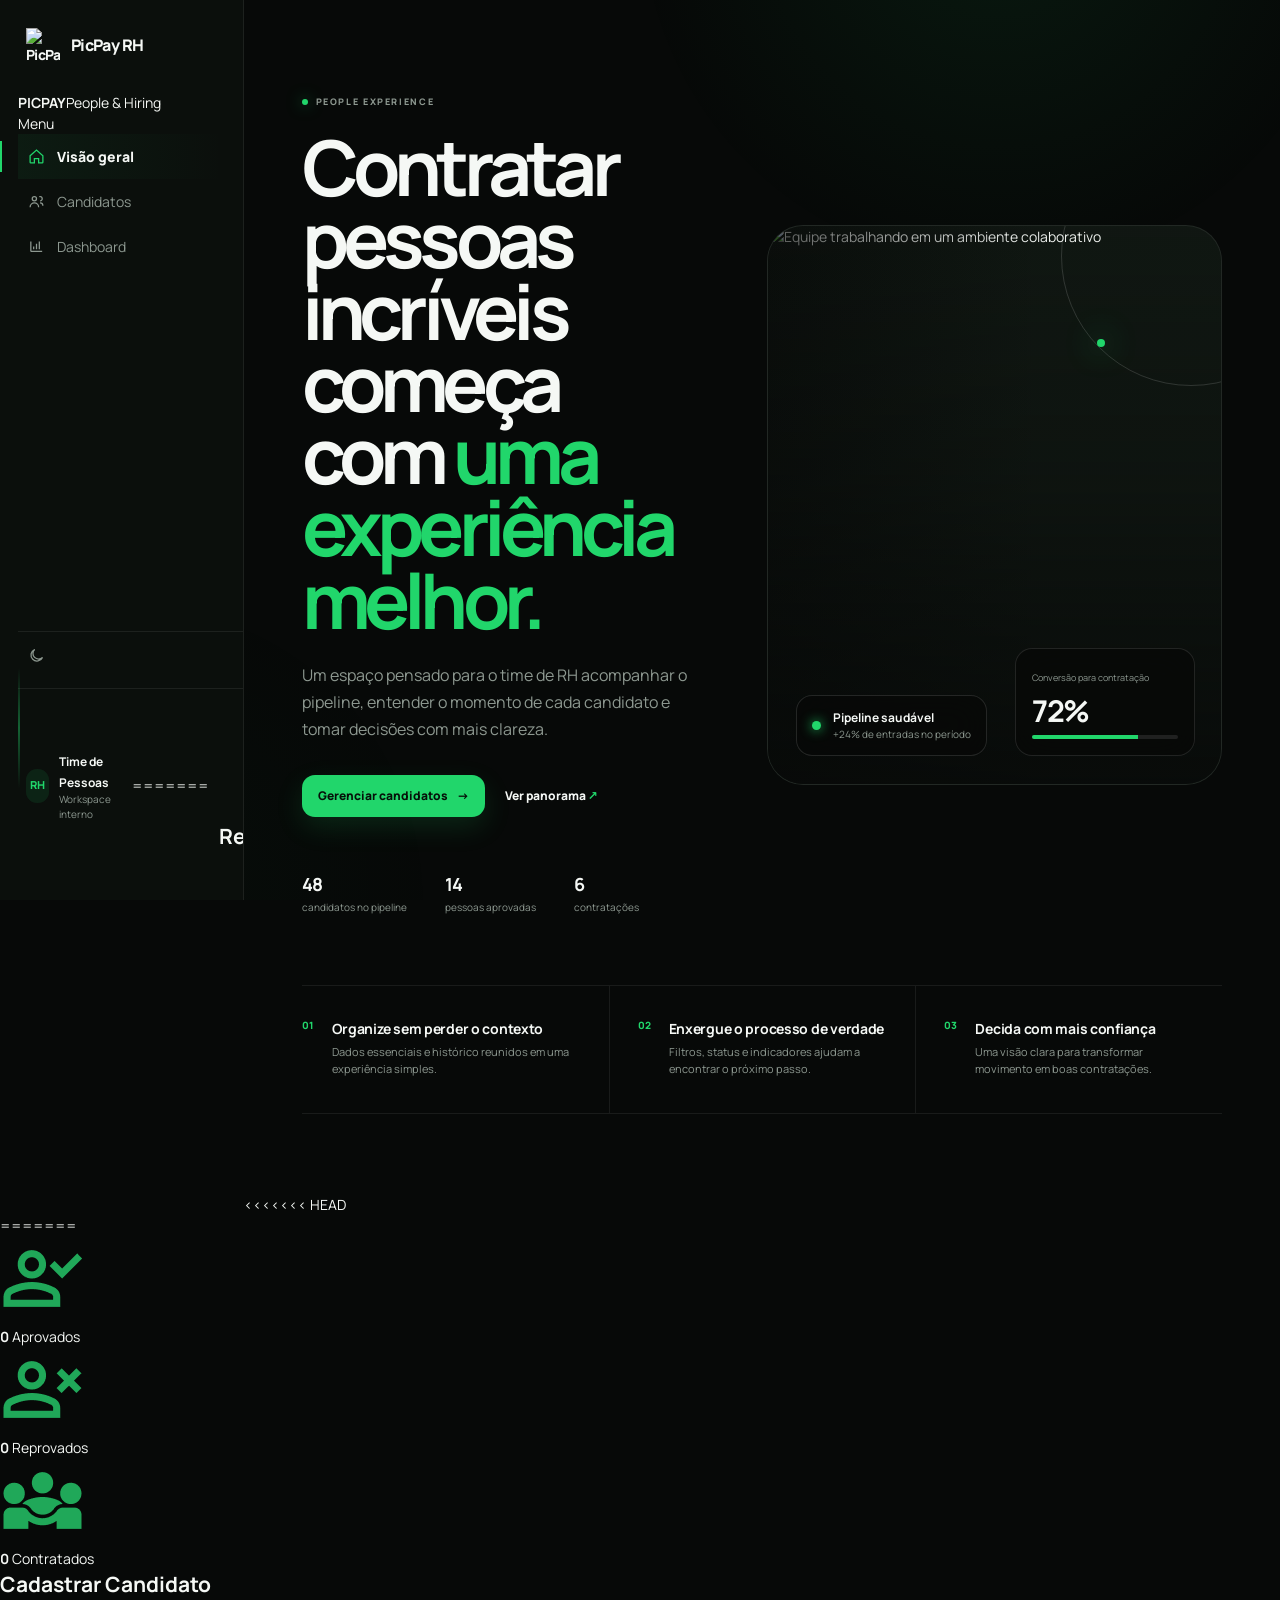
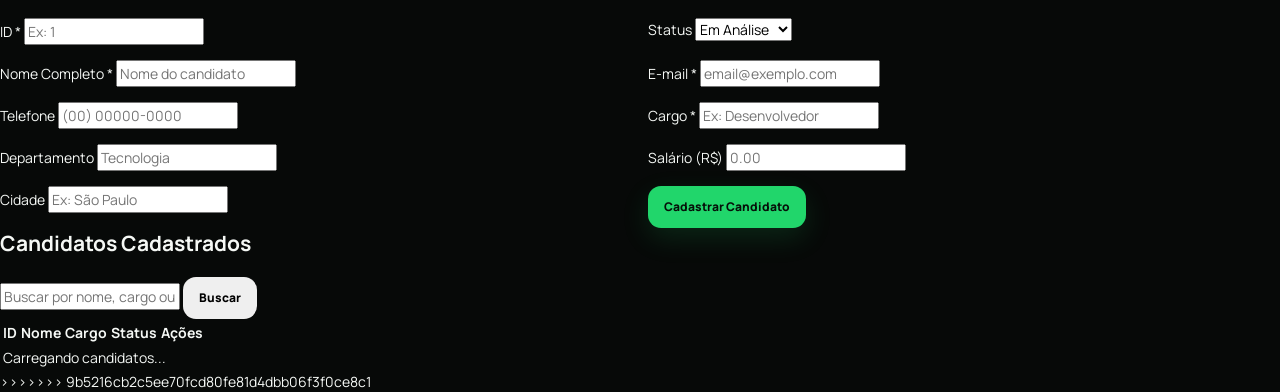
==== commit 253febf7: "Arrumando erros" ====
--- a/index.html
+++ b/index.html
@@ -11,6 +11,7 @@
 </head>
 
 <body>
+<<<<<<< HEAD
     <div class="app-shell">
         <aside class="sidebar"><a class="brand" href="index.html" aria-label="PicPay RH — início"><img
                     class="brand-logo" src="https://cdn.simpleicons.org/picpay/21D66B" alt="PicPay"><span
@@ -33,6 +34,27 @@
                     aria-label="Alternar tema"><svg></svg><span>Tema</span></button>
                 <div class="side-profile"><span class="profile-avatar">RH</span>
                     <div><b>Time de Pessoas</b><small>Workspace interno</small></div>
+=======
+    
+    <audio id="som-sucesso" src="audio/audioSucesso.mp3"></audio>
+
+    <header class="navbar">
+        <div class="logo-container">
+            <img src="frontend/fotos/PicPay_logo.png" alt="PicPay" class="logo-img">
+        </div>
+        <h1 class="nav-title">Recursos Humanos</h1>
+    </header>
+
+    <main class="dashboard-container">
+        <section class="kpi-grid">
+            <div class="kpi-card">
+                <div class="kpi-icon-wrapper">
+                    <img src="frontend/fotos/person.png" alt="Total" class="kpi-icon-img">
+                </div>
+                <div class="kpi-info">
+                    <strong class="kpi-value" id="total-candidatos">0</strong>
+                    <span class="kpi-label">Candidatos</span>
+>>>>>>> 9b5216cb2c5ee70fcd80fe81d4dbb06f3f0ce8c1
                 </div>
             </div>
         </aside>
@@ -89,6 +111,7 @@
                     </div>
                 </section>
             </div>
+<<<<<<< HEAD
         </main>
     </div>
     <nav class="bottom-nav"><a class="active" href="index.html"><svg viewBox="0 0 24 24" fill="none"
@@ -106,6 +129,176 @@
                 <path d="M12 3v18M3 12h18" />
             </svg>Novo</a></nav>
     <script src="frontend/js/script.js"></script>
+=======
+
+            <div class="kpi-card">
+                <div class="kpi-icon-wrapper">
+                    <img src="frontend/fotos/accepted.png" alt="Aprovados" class="kpi-icon-img">
+                </div>
+                <div class="kpi-info">
+                    <strong class="kpi-value" id="aprovados">0</strong>
+                    <span class="kpi-label">Aprovados</span>
+                </div>
+            </div>
+
+            <div class="kpi-card">
+                <div class="kpi-icon-wrapper">
+                    <img src="frontend/fotos/rejected.png" alt="Reprovados" class="kpi-icon-img">
+                </div>
+                <div class="kpi-info">
+                    <strong class="kpi-value" id="reprovados">0</strong>
+                    <span class="kpi-label">Reprovados</span>
+                </div>
+            </div>
+
+            <div class="kpi-card">
+                <div class="kpi-icon-wrapper">
+                    <img src="frontend/fotos/hired.png" alt="Contratados" class="kpi-icon-img">
+                </div>
+                <div class="kpi-info">
+                    <strong class="kpi-value" id="contratados">0</strong>
+                    <span class="kpi-label">Contratados</span>
+                </div>
+            </div>
+        </section>
+
+        <section class="main-content-split">
+            <div class="content-card form-section">
+                <h2 class="card-title" id="titulo-formulario">Cadastrar Candidato</h2>
+                <form class="form-grid" id="form-candidato">
+                    <div class="form-group span-half">
+                        <label for="id">ID *</label>
+                        <input type="number" id="id" name="id" required placeholder="Ex: 1">
+                    </div>
+                    <div class="form-group span-half">
+                        <label for="status">Status</label>
+                        <select id="status" name="status">
+                            <option value="EM_ANALISE">Em Análise</option>
+                            <option value="APROVADO">Aprovado</option>
+                            <option value="REPROVADO">Reprovado</option>
+                            <option value="CONTRATADO">Contratado</option>
+                        </select>
+                    </div>
+                    <div class="form-group span-full">
+                        <label for="nome">Nome Completo *</label>
+                        <input type="text" id="nome" name="nome" required placeholder="Nome do candidato">
+                    </div>
+                    <div class="form-group span-full">
+                        <label for="email">E-mail *</label>
+                        <input type="email" id="email" name="email" required placeholder="email@exemplo.com">
+                    </div>
+                    <div class="form-group span-half">
+                        <label for="telefone">Telefone</label>
+                        <input type="tel" id="telefone" name="telefone" placeholder="(00) 00000-0000">
+                    </div>
+                    <div class="form-group span-half">
+                        <label for="cargo">Cargo *</label>
+                        <input type="text" id="cargo" name="cargo" required placeholder="Ex: Desenvolvedor">
+                    </div>
+                    <div class="form-group span-half">
+                        <label for="departamento">Departamento</label>
+                        <input type="text" id="departamento" name="departamento" placeholder="Tecnologia">
+                    </div>
+                    <div class="form-group span-half">
+                        <label for="salario">Salário (R$)</label>
+                        <input type="number" id="salario" name="salario" step="0.01" placeholder="0.00">
+                    </div>
+                    <div class="form-group span-full">
+                        <label for="cidade">Cidade</label>
+                        <input type="text" id="cidade" name="cidade" placeholder="Ex: São Paulo">
+                    </div>
+                    <div class="form-actions span-full">
+                        <button type="submit" class="btn btn-primary" id="botao-salvar">Cadastrar Candidato</button>
+                    </div>
+                </form>
+            </div>
+
+            <div class="content-card table-section">
+                <div class="card-header">
+                    <h1 class="card-title">Candidatos Cadastrados</h1>
+                    <div class="search-box">
+                        <input type="text" id="busca-input" placeholder="Buscar por nome, cargo ou status...">
+                        <button type="button" class="btn btn-search" id="btn-buscar">Buscar</button>
+                    </div>
+                </div>
+
+                <div class="table-responsive">
+                    <table class="data-table">
+                        <thead>
+                            <tr>
+                                <th>ID</th>
+                                <th>Nome</th>
+                                <th>Cargo</th>
+                                <th>Status</th>
+                                <th>Ações</th>
+                            </tr>
+                        </thead>
+                        <tbody id="tabela-candidatos">
+                            <tr>
+                                <td colspan="5">Carregando candidatos...</td>
+                            </tr>
+                        </tbody>
+                    </table>
+                </div>
+            </div>
+        </section>
+    </main>
+
+    <div class="modal-overlay" id="modal-edicao" hidden>
+        <div class="modal-card">
+            <h2 class="card-title" id="modal-titulo">Editar Candidato</h2>
+            <form class="form-grid" id="form-modal-edicao">
+                <div class="form-group span-half">
+                    <label for="modal-id">ID</label>
+                    <input type="number" id="modal-id" disabled>
+                </div>
+                <div class="form-group span-half">
+                    <label for="modal-status">Status</label>
+                    <select id="modal-status">
+                        <option value="EM_ANALISE">Em Análise</option>
+                        <option value="APROVADO">Aprovado</option>
+                        <option value="REPROVADO">Reprovado</option>
+                        <option value="CONTRATADO">Contratado</option>
+                    </select>
+                </div>
+                <div class="form-group span-full">
+                    <label for="modal-nome">Nome Completo *</label>
+                    <input type="text" id="modal-nome" required>
+                </div>
+                <div class="form-group span-full">
+                    <label for="modal-email">E-mail *</label>
+                    <input type="email" id="modal-email" required>
+                </div>
+                <div class="form-group span-half">
+                    <label for="modal-telefone">Telefone</label>
+                    <input type="tel" id="modal-telefone">
+                </div>
+                <div class="form-group span-half">
+                    <label for="modal-cargo">Cargo *</label>
+                    <input type="text" id="modal-cargo" required>
+                </div>
+                <div class="form-group span-half">
+                    <label for="modal-departamento">Departamento</label>
+                    <input type="text" id="modal-departamento">
+                </div>
+                <div class="form-group span-half">
+                    <label for="modal-salario">Salário (R$)</label>
+                    <input type="number" id="modal-salario" step="0.01">
+                </div>
+                <div class="form-group span-full">
+                    <label for="modal-cidade">Cidade</label>
+                    <input type="text" id="modal-cidade">
+                </div>
+                <div class="form-actions span-full modal-actions">
+                    <button type="submit" class="btn btn-primary">Salvar Alterações</button>
+                    <button type="button" class="btn btn-danger" id="btn-fechar-modal">Cancelar</button>
+                </div>
+            </form>
+        </div>
+    </div>
+
+    <script type="module" src="frontend/js/app.js"></script>
+>>>>>>> 9b5216cb2c5ee70fcd80fe81d4dbb06f3f0ce8c1
 </body>
 
 </html>
--- a/frontend/style.css
+++ b/frontend/style.css
@@ -159,41 +159,24 @@
   font-size: 16px
 }
 
-.brand-text span {
-  color: var(--accent)
-}
-
-.sidebar-context {
-  padding: 0 10px 27px
-}
-
-.sidebar-context strong {
-  display: block;
-  font-size: 12px;
-  letter-spacing: -.01em
-}
-
-.sidebar-context span {
-  display: block;
-  margin-top: 2px;
-  color: var(--text-muted);
-  font-size: 9px;
-  letter-spacing: .08em;
-  text-transform: uppercase
-}
-
-.sidebar-label {
-  padding: 0 10px 10px;
-  color: var(--text-faint);
-  font-size: 9px;
-  letter-spacing: .18em;
-  font-weight: 800;
-  text-transform: uppercase
-}
-
-.side-nav {
-  display: grid;
-  gap: 2px
+.nav-links {
+    display: flex;
+    gap: 1.5rem;
+}
+
+.nav-links a {
+    color: #A3C2B0;
+    text-decoration: none;
+    font-weight: 600;
+    font-size: 0.95rem;
+    padding: 0.5rem 1rem;
+    border-radius: 20px;
+    transition: all 0.2s ease;
+}
+
+.nav-links a.active, .nav-links a:hover {
+    color: #FFFFFF;
+    background-color: rgba(255, 255, 255, 0.1);
 }
 
 .side-nav a,
@@ -783,6 +766,11 @@
   overflow: visible
 }
 
+.btn-danger {
+    background-color: var(--status-danger);
+    color: #FFFFFF;
+}
+
 .candidate-content .page-top {
   margin-bottom: 22px
 }
@@ -1224,115 +1212,29 @@
   overflow: hidden
 }
 
-.kpi.primary {
-  grid-row: 1/3;
-  display: flex;
-  flex-direction: column;
-  justify-content: space-between;
-  min-height: 312px;
-  background: linear-gradient(135deg, var(--surface), color-mix(in srgb, var(--accent-soft) 80%, var(--surface)))
-}
-
-.kpi-icon {
-  width: 34px;
-  height: 34px;
-  display: grid;
-  place-items: center;
-  border-radius: 10px;
-  background: var(--accent-soft);
-  color: var(--accent);
-  margin-bottom: 22px
-}
-
-.kpi small {
-  color: var(--text-secondary);
-  font-size: 10px
-}
-
-.kpi strong {
-  display: block;
-  font-size: 43px;
-  line-height: 1;
-  letter-spacing: -.065em;
-  margin: 7px 0
-}
-
-.kpi.primary strong {
-  font-size: 72px
-}
-
-.kpi-note {
-  color: var(--text-secondary);
-  font-size: 10px
-}
-
-.kpi-note b {
-  color: var(--accent)
-}
-
-.kpi-corner {
-  position: absolute;
-  right: -38px;
-  top: -38px;
-  width: 120px;
-  height: 120px;
-  border: 1px solid rgba(33, 214, 107, .18);
-  border-radius: 50%
-}
-
-.chart-grid {
-  display: grid;
-  grid-template-columns: 1fr 1fr;
-  gap: 12px
-}
-
-.chart-card {
-  background: var(--surface);
-  border: 1px solid var(--border);
-  border-radius: 22px;
-  padding: 22px;
-  min-height: 350px
-}
-
-.chart-card.wide {
-  grid-column: 1/-1;
-  min-height: 380px
-}
-
-.chart-head {
-  display: flex;
-  align-items: flex-start;
-  justify-content: space-between;
-  gap: 20px
-}
-
-.chart-head h2 {
-  font-size: 18px;
-  letter-spacing: -.035em;
-  margin: 5px 0
-}
-
-.chart-head p {
-  font-size: 10px;
-  color: var(--text-secondary);
-  margin: 0
-}
-
-.chart-tag {
-  padding: 6px 9px;
-  border-radius: 99px;
-  background: var(--surface-elevated);
-  color: var(--text-secondary);
-  font-size: 9px;
-  white-space: nowrap
-}
-
-.donut-wrap {
-  display: flex;
-  align-items: center;
-  justify-content: center;
-  gap: 54px;
-  height: 255px
+.user-info {
+    display: flex;
+    flex-direction: column;
+}
+
+.user-info small {
+    color: var(--text-secondary);
+}
+
+.tag {
+    padding: 0.3rem 0.6rem;
+    border-radius: 12px;
+    font-size: 0.7rem;
+    font-weight: 800;
+    display: inline-block;
+}
+
+.tag-warning { background: rgba(255, 184, 0, 0.15); color: #B38200; }
+
+.actions-wrapper {
+    display: flex;
+    align-items: center;
+    gap: 0.35rem;
 }
 
 .donut {
@@ -1445,483 +1347,31 @@
   stroke-dasharray: 4 5
 }
 
-.line-area {
-  fill: rgba(33, 214, 107, .08)
-}
-
-.line-path {
-  fill: none;
-  stroke: var(--accent);
-  stroke-width: 3;
-  vector-effect: non-scaling-stroke
-}
-
-.line-point {
-  fill: var(--surface);
-  stroke: var(--accent);
-  stroke-width: 3
-}
-
-.chart-x {
-  display: flex;
-  justify-content: space-between;
-  color: var(--text-faint);
-  font-size: 8px;
-  margin-top: -18px;
-  padding: 0 2px
-}
-
-/* responsive */
-@media(max-width:1100px) {
-  .app-shell {
-    grid-template-columns: 82px 1fr
-  }
-
-  .sidebar {
-    width: 82px;
-    padding: 24px 11px
-  }
-
-  .brand {
-    justify-content: center;
-    padding-inline: 0
-  }
-
-  .brand-text,
-  .sidebar-label,
-  .side-nav a span,
-  .side-control span,
-  .side-profile>div:last-child {
-    display: none
-  }
-
-  .side-nav a,
-  .side-control {
-    justify-content: center
-  }
-
-  .side-profile {
-    justify-content: center;
-    padding-inline: 0
-  }
-
-  .page {
-    padding-inline: 28px
-  }
-
-  .home-hero {
-    grid-template-columns: 1fr 1fr;
-    gap: 35px
-  }
-
-  .hero-copy h1 {
-    font-size: clamp(50px, 5.5vw, 70px)
-  }
-
-  .list-head,
-  .candidate-row {
-    grid-template-columns: minmax(230px, 1.6fr) 1fr 1fr .9fr .8fr 105px
-  }
-
-  .kpi-layout {
-    grid-template-columns: 1.3fr 1fr 1fr
-  }
-}
-
-@media(max-width:850px) {
-  .app-shell {
-    display: block
-  }
-
-  .sidebar {
-    display: none
-  }
-
-  .main {
-    padding-bottom: 80px
-  }
-
-  .mobile-header {
-    height: 64px;
-    display: flex;
-    align-items: center;
-    justify-content: space-between;
-    padding: 0 18px;
-    border-bottom: 1px solid var(--border);
-    position: sticky;
-    top: 0;
-    z-index: 25;
-    background: color-mix(in srgb, var(--bg-primary) 92%, transparent);
-    backdrop-filter: blur(20px)
-  }
-
-  .mobile-header .brand {
-    padding: 0
-  }
-
-  .bottom-nav {
-    display: grid;
-    grid-template-columns: repeat(4, 1fr);
-    position: fixed;
-    z-index: 40;
-    left: 12px;
-    right: 12px;
-    bottom: 12px;
-    padding: 7px;
-    border: 1px solid var(--border);
-    border-radius: 18px;
-    background: color-mix(in srgb, var(--surface) 90%, transparent);
-    backdrop-filter: blur(20px);
-    box-shadow: var(--shadow)
-  }
-
-  .bottom-nav a {
-    display: grid;
-    justify-items: center;
-    gap: 3px;
-    padding: 8px 5px;
-    border-radius: 12px;
-    color: var(--text-secondary);
-    font-size: 8px;
-    font-weight: 700
-  }
-
-  .bottom-nav a.active {
-    background: var(--accent-soft);
-    color: var(--accent)
-  }
-
-  .bottom-nav svg {
-    width: 17px;
-    height: 17px
-  }
-
-  .page {
-    padding: 36px 20px 55px
-  }
-
-  .home-hero {
-    grid-template-columns: 1fr;
-    padding-top: 28px
-  }
-
-  .hero-visual {
-    min-height: 470px
-  }
-
-  .home-values {
-    grid-template-columns: 1fr
-  }
-
-  .value-item,
-  .value-item+.value-item {
-    padding: 24px 0;
-    border-left: 0
-  }
-
-  .value-item+.value-item {
-    border-top: 1px solid var(--border)
-  }
-
-  .tool-row {
-    flex-wrap: wrap
-  }
-
-  .search {
-    min-width: 100%;
-    border-bottom: 1px solid var(--border)
-  }
-
-  .filter-select {
-    flex: 1;
-    min-width: 120px
-  }
-
-  .list-head {
-    display: none
-  }
-
-  .candidate-row {
-    grid-template-columns: 1fr auto;
-    padding: 17px 4px;
-    gap: 10px
-  }
-
-  .candidate-row>div:nth-child(2),
-  .candidate-row>div:nth-child(3),
-  .candidate-row>div:nth-child(4) {
-    display: none
-  }
-
-  .candidate-row>div:nth-child(5) {
-    grid-column: 2;
-    grid-row: 1
-  }
-
-  .row-actions {
-    grid-column: 1/3;
-    justify-content: flex-start;
-    padding-left: 54px
-  }
-
-  .kpi-layout {
-    grid-template-columns: 1fr 1fr;
-    grid-template-rows: auto
-  }
-
-  .kpi.primary {
-    grid-column: 1/-1;
-    grid-row: auto;
-    min-height: 235px
-  }
-
-  .chart-grid {
-    grid-template-columns: 1fr
-  }
-
-  .chart-card.wide {
-    grid-column: auto
-  }
-
-  .dashboard-intro {
-    align-items: flex-start;
-    flex-direction: column
-  }
-}
-
-@media(max-width:520px) {
-  .page-top {
-    align-items: flex-start;
-    flex-direction: column
-  }
-
-  .page-top h1,
-  .dashboard-intro h1 {
-    font-size: 40px
-  }
-
-  .page-top .btn {
-    width: 100%
-  }
-
-  .hero-copy h1 {
-    font-size: 50px
-  }
-
-  .hero-actions {
-    align-items: stretch;
-    flex-direction: column
-  }
-
-  .hero-actions .btn {
-    width: 100%
-  }
-
-  .hero-proof {
-    gap: 24px
-  }
-
-  .hero-visual {
-    min-height: 390px
-  }
-
-  .hero-float {
-    right: 16px;
-    bottom: 16px
-  }
-
-  .hero-badge {
-    left: 16px;
-    bottom: 16px
-  }
-
-  .form-grid {
-    grid-template-columns: 1fr
-  }
-
-  .modal {
-    padding: 23px;
-    border-radius: 22px
-  }
-
-  .modal-footer {
-    flex-direction: column-reverse
-  }
-
-  .modal-footer .btn {
-    width: 100%
-  }
-
-  .quick-grid {
-    grid-template-columns: 1fr
-  }
-
-  .donut-wrap {
-    gap: 25px;
-    flex-direction: column;
-    height: auto;
-    padding: 25px 0
-  }
-
-  .chart-card {
-    min-height: 0
-  }
-
-  .kpi-layout {
-    grid-template-columns: 1fr
-  }
-
-  .kpi.primary {
-    grid-column: auto
-  }
-
-  .kpi strong {
-    font-size: 36px
-  }
-
-  .kpi.primary strong {
-    font-size: 58px
-  }
-}
-
-@keyframes fade {
-  from {
-    opacity: 0
-  }
-
-  to {
-    opacity: 1
-  }
-}
-
-@keyframes modalUp {
-  from {
-    opacity: 0;
-    transform: translateY(10px) scale(.99)
-  }
-
-  to {
-    opacity: 1;
-    transform: none
-  }
-}
-
-/* Candidate responsive refinements */
-@media(max-width:1100px) {
-  .candidates-layout {
-    grid-template-columns: 225px minmax(0, 1fr);
-    gap: 24px
-  }
-
-  .list-head,
-  .candidate-row {
-    grid-template-columns: minmax(210px, 1.6fr) 1fr 1fr .9fr .8fr 105px
-  }
-}
-
-@media(max-width:850px) {
-  .candidates-layout {
-    display: block
-  }
-
-  .filters-panel {
-    position: fixed;
-    z-index: 80;
-    top: 16px;
-    bottom: auto;
-    left: 0;
-    width: min(340px, 88vw);
-    max-height: calc(100dvh - 32px);
-    border-radius: 0 24px 24px 0;
-    transform: translateX(-105%);
-    transition: transform .25s ease;
-    box-shadow: var(--shadow);
-    overflow: auto
-  }
-
-  .filters-panel.open {
-    transform: translateX(0)
-  }
-
-  .mobile-filter-toggle {
-    display: inline-flex;
-    align-items: center;
-    gap: 7px;
-    height: 42px;
-    padding: 0 13px;
-    border: 1px solid var(--border);
-    border-radius: 12px;
-    background: var(--surface);
-    color: var(--text-primary);
-    font-size: 10px;
-    font-weight: 800
-  }
-
-  .mobile-filter-toggle svg {
-    width: 15px
-  }
-
-  .candidate-content .page-top {
-    align-items: flex-start
-  }
-
-  .list-head {
-    display: none
-  }
-
-  .candidate-row {
-    grid-template-columns: 1fr auto;
-    padding: 17px 4px;
-    gap: 10px
-  }
-
-  .candidate-row>div:nth-child(2),
-  .candidate-row>div:nth-child(3),
-  .candidate-row>div:nth-child(4) {
-    display: none
-  }
-
-  .candidate-row>div:nth-child(5) {
-    grid-column: 2;
-    grid-row: 1
-  }
-
-  .row-actions {
-    grid-column: 1/3;
-    justify-content: flex-start;
-    padding-left: 54px
-  }
-}
-
-@media(max-width:520px) {
-  .candidate-content .page-top {
-    margin-bottom: 16px
-  }
-
-  .candidate-content .page-top h1 {
-    font-size: 40px
-  }
-
-  .filters-panel {
-    width: 92vw
-  }
-
-  .filter-stack {
-    gap: 15px
-  }
-}
-
-.mobile-filter-backdrop {
-  display: none
-}
-
-@media(max-width:850px) {
-  .mobile-filter-backdrop.open {
-    display: block;
-    position: fixed;
-    z-index: 70;
-    inset: 0;
-    background: rgba(0, 0, 0, .52);
-    backdrop-filter: blur(3px)
-  }
+.btn-put { background-color: var(--status-primary); }
+.btn-patch { background-color: var(--status-warning); }
+.btn-delete { background-color: var(--status-danger); }
+.btn-view { background-color: #eebb15; }
+
+@media (max-width: 1024px) {
+    .main-content-split {
+        grid-template-columns: 1fr;
+    }
+}
+
+@media (max-width: 768px) {
+    .dashboard-container {
+        padding: 0 1rem;
+    }
+    
+    .form-grid {
+        grid-template-columns: 1fr;
+    }
+
+    .span-half {
+        grid-column: span 1;
+    }
+
+    .span-full {
+        grid-column: span 1;
+    }
 }
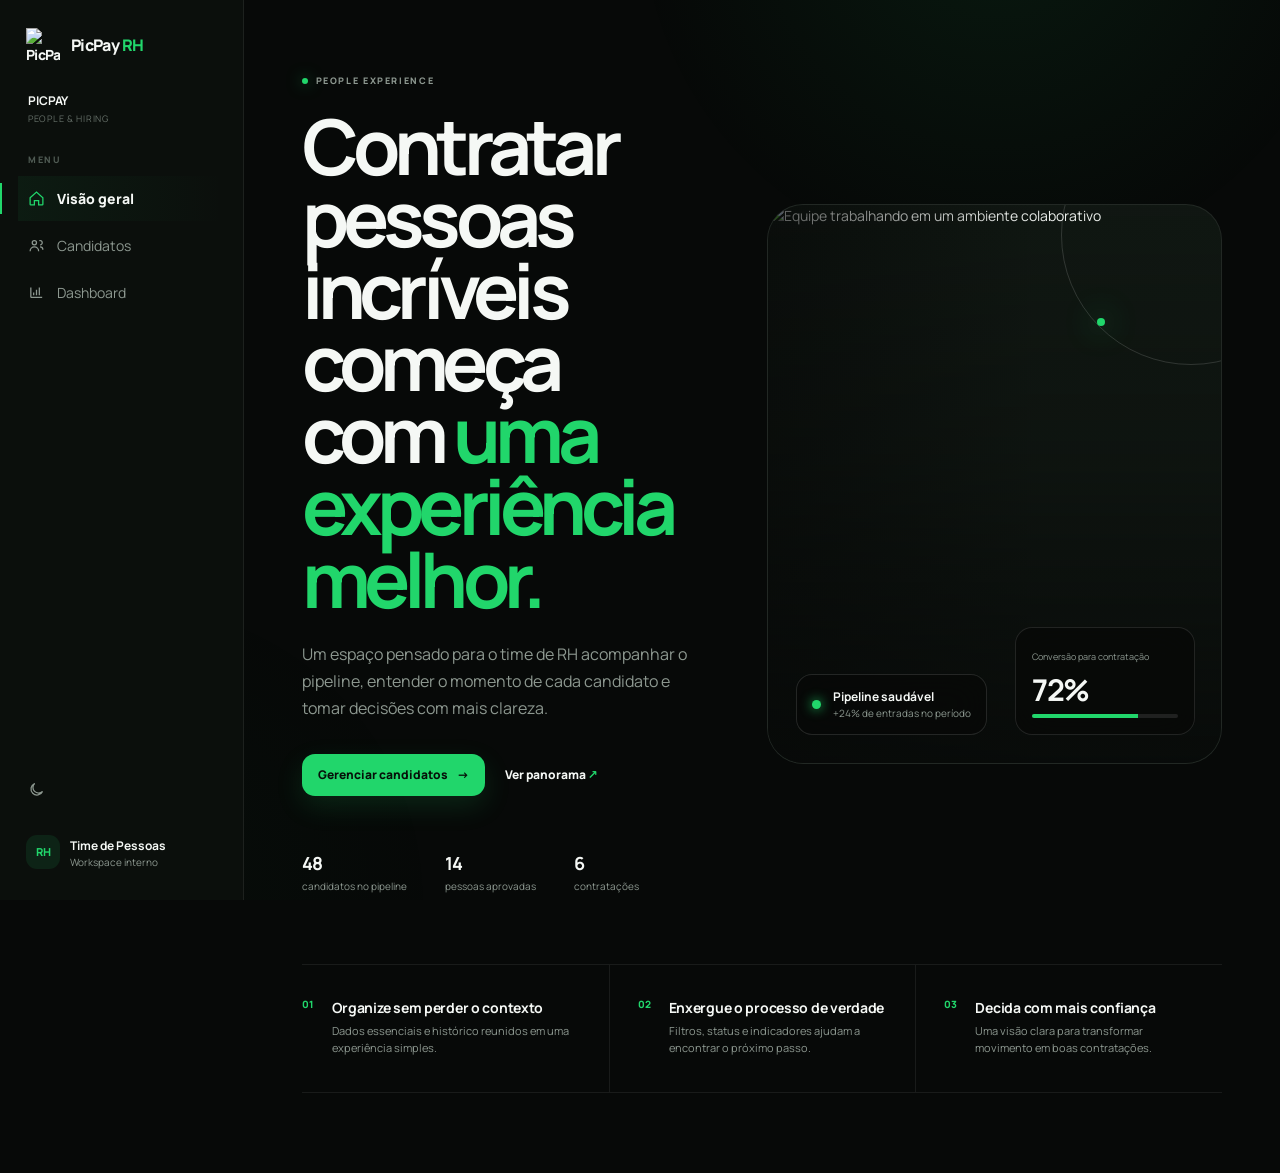
==== commit 0422a8a5: "v2.0" ====
--- a/index.html
+++ b/index.html
@@ -11,7 +11,6 @@
 </head>
 
 <body>
-<<<<<<< HEAD
     <div class="app-shell">
         <aside class="sidebar"><a class="brand" href="index.html" aria-label="PicPay RH — início"><img
                     class="brand-logo" src="https://cdn.simpleicons.org/picpay/21D66B" alt="PicPay"><span
@@ -34,27 +33,6 @@
                     aria-label="Alternar tema"><svg></svg><span>Tema</span></button>
                 <div class="side-profile"><span class="profile-avatar">RH</span>
                     <div><b>Time de Pessoas</b><small>Workspace interno</small></div>
-=======
-    
-    <audio id="som-sucesso" src="audio/audioSucesso.mp3"></audio>
-
-    <header class="navbar">
-        <div class="logo-container">
-            <img src="frontend/fotos/PicPay_logo.png" alt="PicPay" class="logo-img">
-        </div>
-        <h1 class="nav-title">Recursos Humanos</h1>
-    </header>
-
-    <main class="dashboard-container">
-        <section class="kpi-grid">
-            <div class="kpi-card">
-                <div class="kpi-icon-wrapper">
-                    <img src="frontend/fotos/person.png" alt="Total" class="kpi-icon-img">
-                </div>
-                <div class="kpi-info">
-                    <strong class="kpi-value" id="total-candidatos">0</strong>
-                    <span class="kpi-label">Candidatos</span>
->>>>>>> 9b5216cb2c5ee70fcd80fe81d4dbb06f3f0ce8c1
                 </div>
             </div>
         </aside>
@@ -111,7 +89,6 @@
                     </div>
                 </section>
             </div>
-<<<<<<< HEAD
         </main>
     </div>
     <nav class="bottom-nav"><a class="active" href="index.html"><svg viewBox="0 0 24 24" fill="none"
@@ -129,176 +106,6 @@
                 <path d="M12 3v18M3 12h18" />
             </svg>Novo</a></nav>
     <script src="frontend/js/script.js"></script>
-=======
-
-            <div class="kpi-card">
-                <div class="kpi-icon-wrapper">
-                    <img src="frontend/fotos/accepted.png" alt="Aprovados" class="kpi-icon-img">
-                </div>
-                <div class="kpi-info">
-                    <strong class="kpi-value" id="aprovados">0</strong>
-                    <span class="kpi-label">Aprovados</span>
-                </div>
-            </div>
-
-            <div class="kpi-card">
-                <div class="kpi-icon-wrapper">
-                    <img src="frontend/fotos/rejected.png" alt="Reprovados" class="kpi-icon-img">
-                </div>
-                <div class="kpi-info">
-                    <strong class="kpi-value" id="reprovados">0</strong>
-                    <span class="kpi-label">Reprovados</span>
-                </div>
-            </div>
-
-            <div class="kpi-card">
-                <div class="kpi-icon-wrapper">
-                    <img src="frontend/fotos/hired.png" alt="Contratados" class="kpi-icon-img">
-                </div>
-                <div class="kpi-info">
-                    <strong class="kpi-value" id="contratados">0</strong>
-                    <span class="kpi-label">Contratados</span>
-                </div>
-            </div>
-        </section>
-
-        <section class="main-content-split">
-            <div class="content-card form-section">
-                <h2 class="card-title" id="titulo-formulario">Cadastrar Candidato</h2>
-                <form class="form-grid" id="form-candidato">
-                    <div class="form-group span-half">
-                        <label for="id">ID *</label>
-                        <input type="number" id="id" name="id" required placeholder="Ex: 1">
-                    </div>
-                    <div class="form-group span-half">
-                        <label for="status">Status</label>
-                        <select id="status" name="status">
-                            <option value="EM_ANALISE">Em Análise</option>
-                            <option value="APROVADO">Aprovado</option>
-                            <option value="REPROVADO">Reprovado</option>
-                            <option value="CONTRATADO">Contratado</option>
-                        </select>
-                    </div>
-                    <div class="form-group span-full">
-                        <label for="nome">Nome Completo *</label>
-                        <input type="text" id="nome" name="nome" required placeholder="Nome do candidato">
-                    </div>
-                    <div class="form-group span-full">
-                        <label for="email">E-mail *</label>
-                        <input type="email" id="email" name="email" required placeholder="email@exemplo.com">
-                    </div>
-                    <div class="form-group span-half">
-                        <label for="telefone">Telefone</label>
-                        <input type="tel" id="telefone" name="telefone" placeholder="(00) 00000-0000">
-                    </div>
-                    <div class="form-group span-half">
-                        <label for="cargo">Cargo *</label>
-                        <input type="text" id="cargo" name="cargo" required placeholder="Ex: Desenvolvedor">
-                    </div>
-                    <div class="form-group span-half">
-                        <label for="departamento">Departamento</label>
-                        <input type="text" id="departamento" name="departamento" placeholder="Tecnologia">
-                    </div>
-                    <div class="form-group span-half">
-                        <label for="salario">Salário (R$)</label>
-                        <input type="number" id="salario" name="salario" step="0.01" placeholder="0.00">
-                    </div>
-                    <div class="form-group span-full">
-                        <label for="cidade">Cidade</label>
-                        <input type="text" id="cidade" name="cidade" placeholder="Ex: São Paulo">
-                    </div>
-                    <div class="form-actions span-full">
-                        <button type="submit" class="btn btn-primary" id="botao-salvar">Cadastrar Candidato</button>
-                    </div>
-                </form>
-            </div>
-
-            <div class="content-card table-section">
-                <div class="card-header">
-                    <h1 class="card-title">Candidatos Cadastrados</h1>
-                    <div class="search-box">
-                        <input type="text" id="busca-input" placeholder="Buscar por nome, cargo ou status...">
-                        <button type="button" class="btn btn-search" id="btn-buscar">Buscar</button>
-                    </div>
-                </div>
-
-                <div class="table-responsive">
-                    <table class="data-table">
-                        <thead>
-                            <tr>
-                                <th>ID</th>
-                                <th>Nome</th>
-                                <th>Cargo</th>
-                                <th>Status</th>
-                                <th>Ações</th>
-                            </tr>
-                        </thead>
-                        <tbody id="tabela-candidatos">
-                            <tr>
-                                <td colspan="5">Carregando candidatos...</td>
-                            </tr>
-                        </tbody>
-                    </table>
-                </div>
-            </div>
-        </section>
-    </main>
-
-    <div class="modal-overlay" id="modal-edicao" hidden>
-        <div class="modal-card">
-            <h2 class="card-title" id="modal-titulo">Editar Candidato</h2>
-            <form class="form-grid" id="form-modal-edicao">
-                <div class="form-group span-half">
-                    <label for="modal-id">ID</label>
-                    <input type="number" id="modal-id" disabled>
-                </div>
-                <div class="form-group span-half">
-                    <label for="modal-status">Status</label>
-                    <select id="modal-status">
-                        <option value="EM_ANALISE">Em Análise</option>
-                        <option value="APROVADO">Aprovado</option>
-                        <option value="REPROVADO">Reprovado</option>
-                        <option value="CONTRATADO">Contratado</option>
-                    </select>
-                </div>
-                <div class="form-group span-full">
-                    <label for="modal-nome">Nome Completo *</label>
-                    <input type="text" id="modal-nome" required>
-                </div>
-                <div class="form-group span-full">
-                    <label for="modal-email">E-mail *</label>
-                    <input type="email" id="modal-email" required>
-                </div>
-                <div class="form-group span-half">
-                    <label for="modal-telefone">Telefone</label>
-                    <input type="tel" id="modal-telefone">
-                </div>
-                <div class="form-group span-half">
-                    <label for="modal-cargo">Cargo *</label>
-                    <input type="text" id="modal-cargo" required>
-                </div>
-                <div class="form-group span-half">
-                    <label for="modal-departamento">Departamento</label>
-                    <input type="text" id="modal-departamento">
-                </div>
-                <div class="form-group span-half">
-                    <label for="modal-salario">Salário (R$)</label>
-                    <input type="number" id="modal-salario" step="0.01">
-                </div>
-                <div class="form-group span-full">
-                    <label for="modal-cidade">Cidade</label>
-                    <input type="text" id="modal-cidade">
-                </div>
-                <div class="form-actions span-full modal-actions">
-                    <button type="submit" class="btn btn-primary">Salvar Alterações</button>
-                    <button type="button" class="btn btn-danger" id="btn-fechar-modal">Cancelar</button>
-                </div>
-            </form>
-        </div>
-    </div>
-
-    <script type="module" src="frontend/js/app.js"></script>
->>>>>>> 9b5216cb2c5ee70fcd80fe81d4dbb06f3f0ce8c1
 </body>
 
 </html>
--- a/frontend/style.css
+++ b/frontend/style.css
@@ -12,7 +12,6 @@
   --text-faint: #4f5a53;
   --border: rgba(255, 255, 255, .075);
   --accent: #21d66b;
-  --green: #21d66b;
   --accent-strong: #2ce477;
   --accent-soft: rgba(33, 214, 107, .10);
   --on-accent: #061009;
@@ -42,7 +41,6 @@
   --text-faint: #9aa39d;
   --border: rgba(13, 24, 16, .09);
   --accent: #17b85a;
-  --green: #17b85a;
   --accent-strong: #12a84f;
   --accent-soft: rgba(23, 184, 90, .10);
   --on-accent: #061009;
@@ -129,17 +127,6 @@
   overflow: hidden
 }
 
-.sidebar:after {
-  content: "";
-  position: absolute;
-  left: 18px;
-  bottom: 112px;
-  width: 2px;
-  height: 120px;
-  background: linear-gradient(180deg, transparent, var(--accent), transparent);
-  opacity: .42
-}
-
 .brand {
   display: flex;
   align-items: center;
@@ -159,24 +146,41 @@
   font-size: 16px
 }
 
-.nav-links {
-    display: flex;
-    gap: 1.5rem;
-}
-
-.nav-links a {
-    color: #A3C2B0;
-    text-decoration: none;
-    font-weight: 600;
-    font-size: 0.95rem;
-    padding: 0.5rem 1rem;
-    border-radius: 20px;
-    transition: all 0.2s ease;
-}
-
-.nav-links a.active, .nav-links a:hover {
-    color: #FFFFFF;
-    background-color: rgba(255, 255, 255, 0.1);
+.brand-text span {
+  color: var(--accent)
+}
+
+.sidebar-context {
+  padding: 0 10px 27px
+}
+
+.sidebar-context strong {
+  display: block;
+  font-size: 12px;
+  letter-spacing: -.01em
+}
+
+.sidebar-context span {
+  display: block;
+  margin-top: 2px;
+  color: var(--text-muted);
+  font-size: 9px;
+  letter-spacing: .08em;
+  text-transform: uppercase
+}
+
+.sidebar-label {
+  padding: 0 10px 10px;
+  color: var(--text-faint);
+  font-size: 9px;
+  letter-spacing: .18em;
+  font-weight: 800;
+  text-transform: uppercase
+}
+
+.side-nav {
+  display: grid;
+  gap: 2px
 }
 
 .side-nav a,
@@ -247,7 +251,6 @@
 }
 
 .side-control {
-  border-top: 1px solid var(--border);
   padding-top: 15px
 }
 
@@ -256,7 +259,6 @@
   align-items: center;
   gap: 10px;
   padding: 12px 8px;
-  border-top: 1px solid var(--border);
   margin-top: 7px
 }
 
@@ -284,7 +286,8 @@
 
 .main {
   grid-column: 2;
-  min-width: 0
+  min-width: 0;
+  overflow: visible
 }
 
 .mobile-header {
@@ -299,7 +302,8 @@
 .page {
   max-width: 1420px;
   margin: 0 auto;
-  padding: 58px clamp(24px, 4.5vw, 72px) 80px
+  padding: 58px clamp(24px, 4.5vw, 72px) 80px;
+  overflow: visible
 }
 
 .page-top {
@@ -644,14 +648,16 @@
   grid-template-columns: 260px minmax(0, 1fr);
   gap: 34px;
   align-items: start;
-  min-width: 0
+  min-width: 0;
+  overflow: visible
 }
 
 .filters-panel {
   position: sticky;
   top: 28px;
   align-self: start;
-  height: fit-content;
+  height: max-content;
+  min-height: 0;
   padding: 22px 18px;
   background: var(--surface);
   border: 1px solid var(--border);
@@ -766,11 +772,6 @@
   overflow: visible
 }
 
-.btn-danger {
-    background-color: var(--status-danger);
-    color: #FFFFFF;
-}
-
 .candidate-content .page-top {
   margin-bottom: 22px
 }
@@ -1158,6 +1159,35 @@
   font-size: 11px
 }
 
+.quick-item label {
+  display: block;
+  color: var(--text-secondary);
+  font-size: 9px;
+  margin-bottom: 6px;
+}
+
+.quick-item input,
+.quick-item select {
+  width: 100%;
+  border: 0;
+  outline: 0;
+  background: transparent;
+  color: var(--text-primary);
+  font-family: inherit;
+  font-size: 11px;
+  font-weight: 700;
+  padding: 0;
+}
+
+.quick-item select {
+  cursor: pointer;
+}
+
+.quick-item input:focus,
+.quick-item select:focus {
+  color: var(--accent);
+}
+
 .danger-icon {
   width: 46px;
   height: 46px;
@@ -1212,29 +1242,115 @@
   overflow: hidden
 }
 
-.user-info {
-    display: flex;
-    flex-direction: column;
-}
-
-.user-info small {
-    color: var(--text-secondary);
-}
-
-.tag {
-    padding: 0.3rem 0.6rem;
-    border-radius: 12px;
-    font-size: 0.7rem;
-    font-weight: 800;
-    display: inline-block;
-}
-
-.tag-warning { background: rgba(255, 184, 0, 0.15); color: #B38200; }
-
-.actions-wrapper {
-    display: flex;
-    align-items: center;
-    gap: 0.35rem;
+.kpi.primary {
+  grid-row: 1/3;
+  display: flex;
+  flex-direction: column;
+  justify-content: space-between;
+  min-height: 312px;
+  background: linear-gradient(135deg, var(--surface), color-mix(in srgb, var(--accent-soft) 80%, var(--surface)))
+}
+
+.kpi-icon {
+  width: 34px;
+  height: 34px;
+  display: grid;
+  place-items: center;
+  border-radius: 10px;
+  background: var(--accent-soft);
+  color: var(--accent);
+  margin-bottom: 22px
+}
+
+.kpi small {
+  color: var(--text-secondary);
+  font-size: 10px
+}
+
+.kpi strong {
+  display: block;
+  font-size: 43px;
+  line-height: 1;
+  letter-spacing: -.065em;
+  margin: 7px 0
+}
+
+.kpi.primary strong {
+  font-size: 72px
+}
+
+.kpi-note {
+  color: var(--text-secondary);
+  font-size: 10px
+}
+
+.kpi-note b {
+  color: var(--accent)
+}
+
+.kpi-corner {
+  position: absolute;
+  right: -38px;
+  top: -38px;
+  width: 120px;
+  height: 120px;
+  border: 1px solid rgba(33, 214, 107, .18);
+  border-radius: 50%
+}
+
+.chart-grid {
+  display: grid;
+  grid-template-columns: 1fr 1fr;
+  gap: 12px
+}
+
+.chart-card {
+  background: var(--surface);
+  border: 1px solid var(--border);
+  border-radius: 22px;
+  padding: 22px;
+  min-height: 350px
+}
+
+.chart-card.wide {
+  grid-column: 1/-1;
+  min-height: 380px
+}
+
+.chart-head {
+  display: flex;
+  align-items: flex-start;
+  justify-content: space-between;
+  gap: 20px
+}
+
+.chart-head h2 {
+  font-size: 18px;
+  letter-spacing: -.035em;
+  margin: 5px 0
+}
+
+.chart-head p {
+  font-size: 10px;
+  color: var(--text-secondary);
+  margin: 0
+}
+
+.chart-tag {
+  padding: 6px 9px;
+  border-radius: 99px;
+  background: var(--surface-elevated);
+  color: var(--text-secondary);
+  font-size: 9px;
+  white-space: nowrap
+}
+
+.donut-wrap {
+  display: flex;
+  align-items: center;
+  justify-content: center;
+  gap: 54px;
+  height: 255px
 }
 
 .donut {
@@ -1347,31 +1463,483 @@
   stroke-dasharray: 4 5
 }
 
-.btn-put { background-color: var(--status-primary); }
-.btn-patch { background-color: var(--status-warning); }
-.btn-delete { background-color: var(--status-danger); }
-.btn-view { background-color: #eebb15; }
-
-@media (max-width: 1024px) {
-    .main-content-split {
-        grid-template-columns: 1fr;
-    }
-}
-
-@media (max-width: 768px) {
-    .dashboard-container {
-        padding: 0 1rem;
-    }
-    
-    .form-grid {
-        grid-template-columns: 1fr;
-    }
-
-    .span-half {
-        grid-column: span 1;
-    }
-
-    .span-full {
-        grid-column: span 1;
-    }
+.line-area {
+  fill: rgba(33, 214, 107, .08)
+}
+
+.line-path {
+  fill: none;
+  stroke: var(--accent);
+  stroke-width: 3;
+  vector-effect: non-scaling-stroke
+}
+
+.line-point {
+  fill: var(--surface);
+  stroke: var(--accent);
+  stroke-width: 3
+}
+
+.chart-x {
+  display: flex;
+  justify-content: space-between;
+  color: var(--text-faint);
+  font-size: 8px;
+  margin-top: -18px;
+  padding: 0 2px
+}
+
+/* responsive */
+@media(max-width:1100px) {
+  .app-shell {
+    grid-template-columns: 82px 1fr
+  }
+
+  .sidebar {
+    width: 82px;
+    padding: 24px 11px
+  }
+
+  .brand {
+    justify-content: center;
+    padding-inline: 0
+  }
+
+  .brand-text,
+  .sidebar-label,
+  .side-nav a span,
+  .side-control span,
+  .side-profile>div:last-child {
+    display: none
+  }
+
+  .side-nav a,
+  .side-control {
+    justify-content: center
+  }
+
+  .side-profile {
+    justify-content: center;
+    padding-inline: 0
+  }
+
+  .page {
+    padding-inline: 28px
+  }
+
+  .home-hero {
+    grid-template-columns: 1fr 1fr;
+    gap: 35px
+  }
+
+  .hero-copy h1 {
+    font-size: clamp(50px, 5.5vw, 70px)
+  }
+
+  .list-head,
+  .candidate-row {
+    grid-template-columns: minmax(230px, 1.6fr) 1fr 1fr .9fr .8fr 105px
+  }
+
+  .kpi-layout {
+    grid-template-columns: 1.3fr 1fr 1fr
+  }
+}
+
+@media(max-width:850px) {
+  .app-shell {
+    display: block
+  }
+
+  .sidebar {
+    display: none
+  }
+
+  .main {
+    padding-bottom: 80px
+  }
+
+  .mobile-header {
+    height: 64px;
+    display: flex;
+    align-items: center;
+    justify-content: space-between;
+    padding: 0 18px;
+    border-bottom: 1px solid var(--border);
+    position: sticky;
+    top: 0;
+    z-index: 25;
+    background: color-mix(in srgb, var(--bg-primary) 92%, transparent);
+    backdrop-filter: blur(20px)
+  }
+
+  .mobile-header .brand {
+    padding: 0
+  }
+
+  .bottom-nav {
+    display: grid;
+    grid-template-columns: repeat(4, 1fr);
+    position: fixed;
+    z-index: 40;
+    left: 12px;
+    right: 12px;
+    bottom: 12px;
+    padding: 7px;
+    border: 1px solid var(--border);
+    border-radius: 18px;
+    background: color-mix(in srgb, var(--surface) 90%, transparent);
+    backdrop-filter: blur(20px);
+    box-shadow: var(--shadow)
+  }
+
+  .bottom-nav a {
+    display: grid;
+    justify-items: center;
+    gap: 3px;
+    padding: 8px 5px;
+    border-radius: 12px;
+    color: var(--text-secondary);
+    font-size: 8px;
+    font-weight: 700
+  }
+
+  .bottom-nav a.active {
+    background: var(--accent-soft);
+    color: var(--accent)
+  }
+
+  .bottom-nav svg {
+    width: 17px;
+    height: 17px
+  }
+
+  .page {
+    padding: 36px 20px 55px
+  }
+
+  .home-hero {
+    grid-template-columns: 1fr;
+    padding-top: 28px
+  }
+
+  .hero-visual {
+    min-height: 470px
+  }
+
+  .home-values {
+    grid-template-columns: 1fr
+  }
+
+  .value-item,
+  .value-item+.value-item {
+    padding: 24px 0;
+    border-left: 0
+  }
+
+  .value-item+.value-item {
+    border-top: 1px solid var(--border)
+  }
+
+  .tool-row {
+    flex-wrap: wrap
+  }
+
+  .search {
+    min-width: 100%;
+    border-bottom: 1px solid var(--border)
+  }
+
+  .filter-select {
+    flex: 1;
+    min-width: 120px
+  }
+
+  .list-head {
+    display: none
+  }
+
+  .candidate-row {
+    grid-template-columns: 1fr auto;
+    padding: 17px 4px;
+    gap: 10px
+  }
+
+  .candidate-row>div:nth-child(2),
+  .candidate-row>div:nth-child(3),
+  .candidate-row>div:nth-child(4) {
+    display: none
+  }
+
+  .candidate-row>div:nth-child(5) {
+    grid-column: 2;
+    grid-row: 1
+  }
+
+  .row-actions {
+    grid-column: 1/3;
+    justify-content: flex-start;
+    padding-left: 54px
+  }
+
+  .kpi-layout {
+    grid-template-columns: 1fr 1fr;
+    grid-template-rows: auto
+  }
+
+  .kpi.primary {
+    grid-column: 1/-1;
+    grid-row: auto;
+    min-height: 235px
+  }
+
+  .chart-grid {
+    grid-template-columns: 1fr
+  }
+
+  .chart-card.wide {
+    grid-column: auto
+  }
+
+  .dashboard-intro {
+    align-items: flex-start;
+    flex-direction: column
+  }
+}
+
+@media(max-width:520px) {
+  .page-top {
+    align-items: flex-start;
+    flex-direction: column
+  }
+
+  .page-top h1,
+  .dashboard-intro h1 {
+    font-size: 40px
+  }
+
+  .page-top .btn {
+    width: 100%
+  }
+
+  .hero-copy h1 {
+    font-size: 50px
+  }
+
+  .hero-actions {
+    align-items: stretch;
+    flex-direction: column
+  }
+
+  .hero-actions .btn {
+    width: 100%
+  }
+
+  .hero-proof {
+    gap: 24px
+  }
+
+  .hero-visual {
+    min-height: 390px
+  }
+
+  .hero-float {
+    right: 16px;
+    bottom: 16px
+  }
+
+  .hero-badge {
+    left: 16px;
+    bottom: 16px
+  }
+
+  .form-grid {
+    grid-template-columns: 1fr
+  }
+
+  .modal {
+    padding: 23px;
+    border-radius: 22px
+  }
+
+  .modal-footer {
+    flex-direction: column-reverse
+  }
+
+  .modal-footer .btn {
+    width: 100%
+  }
+
+  .quick-grid {
+    grid-template-columns: 1fr
+  }
+
+  .donut-wrap {
+    gap: 25px;
+    flex-direction: column;
+    height: auto;
+    padding: 25px 0
+  }
+
+  .chart-card {
+    min-height: 0
+  }
+
+  .kpi-layout {
+    grid-template-columns: 1fr
+  }
+
+  .kpi.primary {
+    grid-column: auto
+  }
+
+  .kpi strong {
+    font-size: 36px
+  }
+
+  .kpi.primary strong {
+    font-size: 58px
+  }
+}
+
+@keyframes fade {
+  from {
+    opacity: 0
+  }
+
+  to {
+    opacity: 1
+  }
+}
+
+@keyframes modalUp {
+  from {
+    opacity: 0;
+    transform: translateY(10px) scale(.99)
+  }
+
+  to {
+    opacity: 1;
+    transform: none
+  }
+}
+
+/* Candidate responsive refinements */
+@media(max-width:1100px) {
+  .candidates-layout {
+    grid-template-columns: 225px minmax(0, 1fr);
+    gap: 24px
+  }
+
+  .list-head,
+  .candidate-row {
+    grid-template-columns: minmax(210px, 1.6fr) 1fr 1fr .9fr .8fr 105px
+  }
+}
+
+@media(max-width:850px) {
+  .candidates-layout {
+    display: block
+  }
+
+  .filters-panel {
+    position: fixed;
+    z-index: 80;
+    top: 16px;
+    bottom: auto;
+    left: 0;
+    width: min(340px, 88vw);
+    max-height: calc(100dvh - 32px);
+    border-radius: 0 24px 24px 0;
+    transform: translateX(-105%);
+    transition: transform .25s ease;
+    box-shadow: var(--shadow);
+    overflow: auto
+  }
+
+  .filters-panel.open {
+    transform: translateX(0)
+  }
+
+  .mobile-filter-toggle {
+    display: inline-flex;
+    align-items: center;
+    gap: 7px;
+    height: 42px;
+    padding: 0 13px;
+    border: 1px solid var(--border);
+    border-radius: 12px;
+    background: var(--surface);
+    color: var(--text-primary);
+    font-size: 10px;
+    font-weight: 800
+  }
+
+  .mobile-filter-toggle svg {
+    width: 15px
+  }
+
+  .candidate-content .page-top {
+    align-items: flex-start
+  }
+
+  .list-head {
+    display: none
+  }
+
+  .candidate-row {
+    grid-template-columns: 1fr auto;
+    padding: 17px 4px;
+    gap: 10px
+  }
+
+  .candidate-row>div:nth-child(2),
+  .candidate-row>div:nth-child(3),
+  .candidate-row>div:nth-child(4) {
+    display: none
+  }
+
+  .candidate-row>div:nth-child(5) {
+    grid-column: 2;
+    grid-row: 1
+  }
+
+  .row-actions {
+    grid-column: 1/3;
+    justify-content: flex-start;
+    padding-left: 54px
+  }
+}
+
+@media(max-width:520px) {
+  .candidate-content .page-top {
+    margin-bottom: 16px
+  }
+
+  .candidate-content .page-top h1 {
+    font-size: 40px
+  }
+
+  .filters-panel {
+    width: 92vw
+  }
+
+  .filter-stack {
+    gap: 15px
+  }
+}
+
+.mobile-filter-backdrop {
+  display: none
+}
+
+@media(max-width:850px) {
+  .mobile-filter-backdrop.open {
+    display: block;
+    position: fixed;
+    z-index: 70;
+    inset: 0;
+    background: rgba(0, 0, 0, .52);
+    backdrop-filter: blur(3px)
+  }
 }
